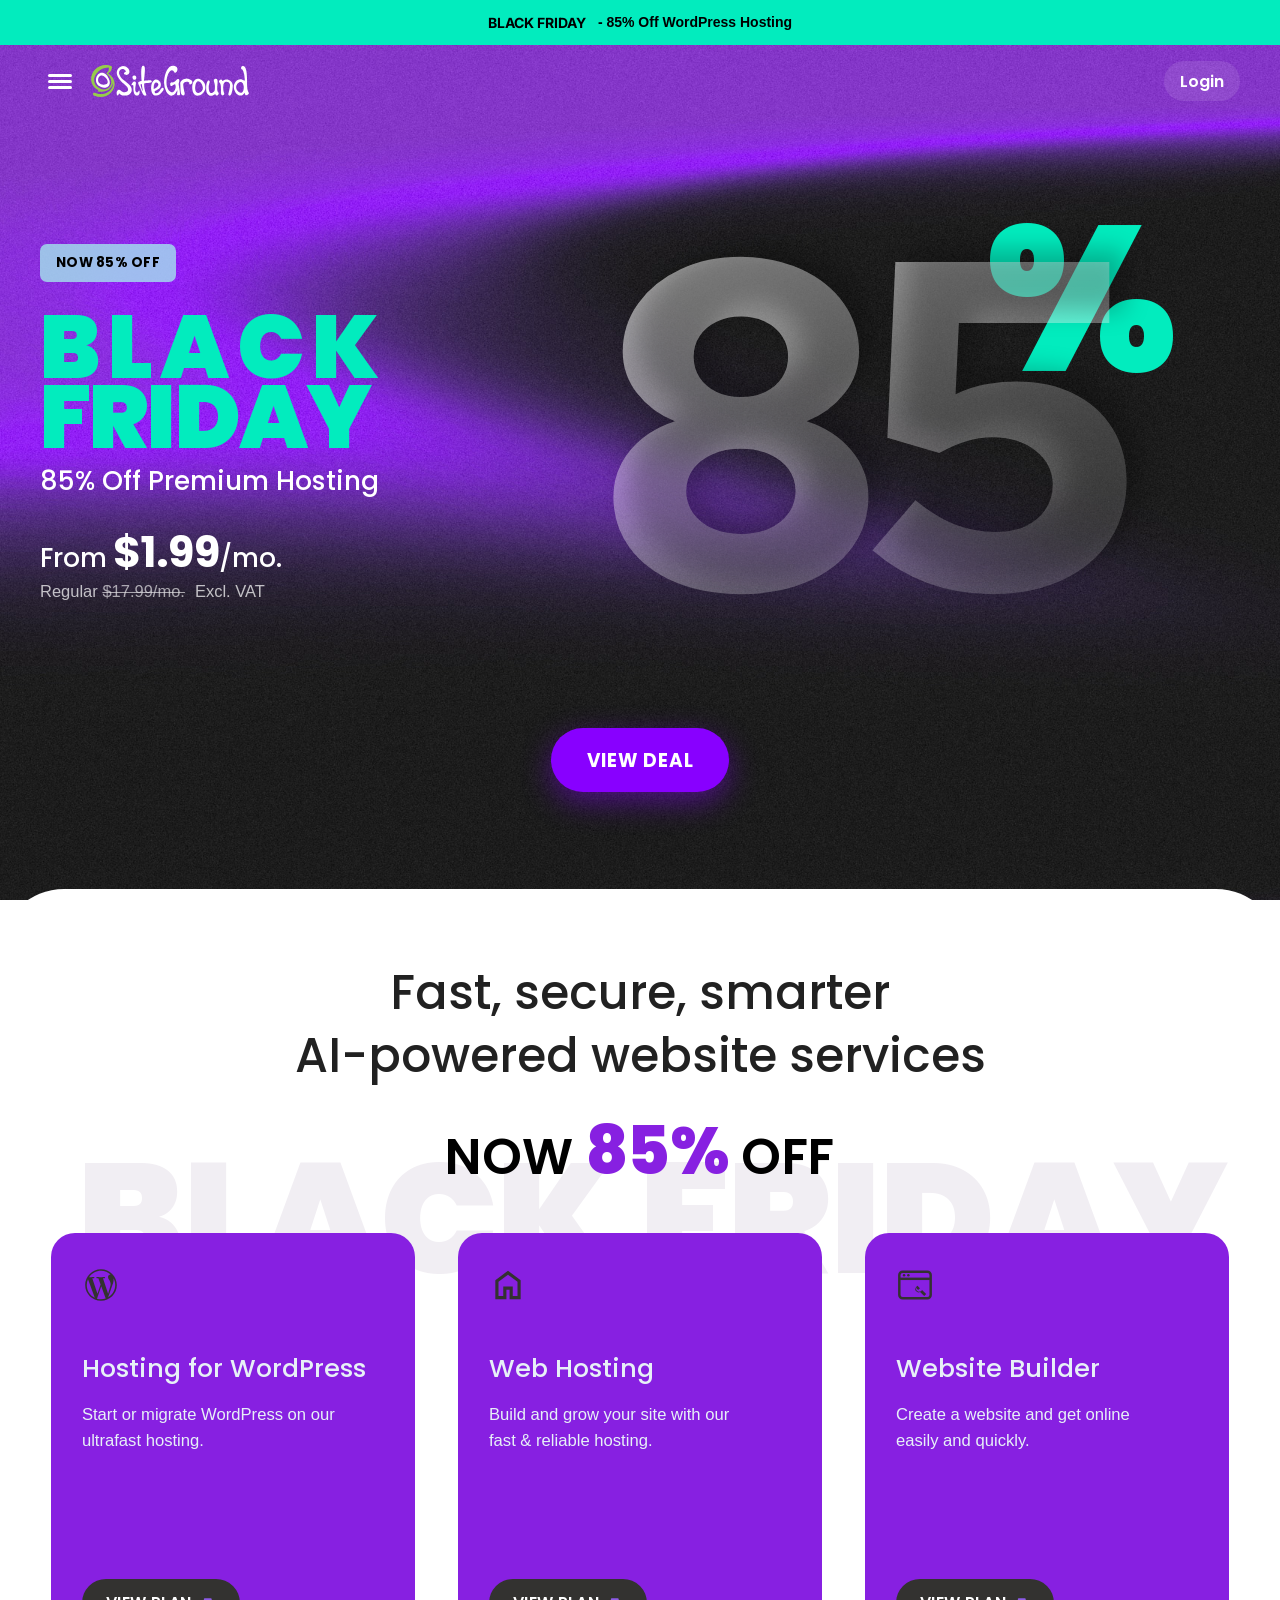
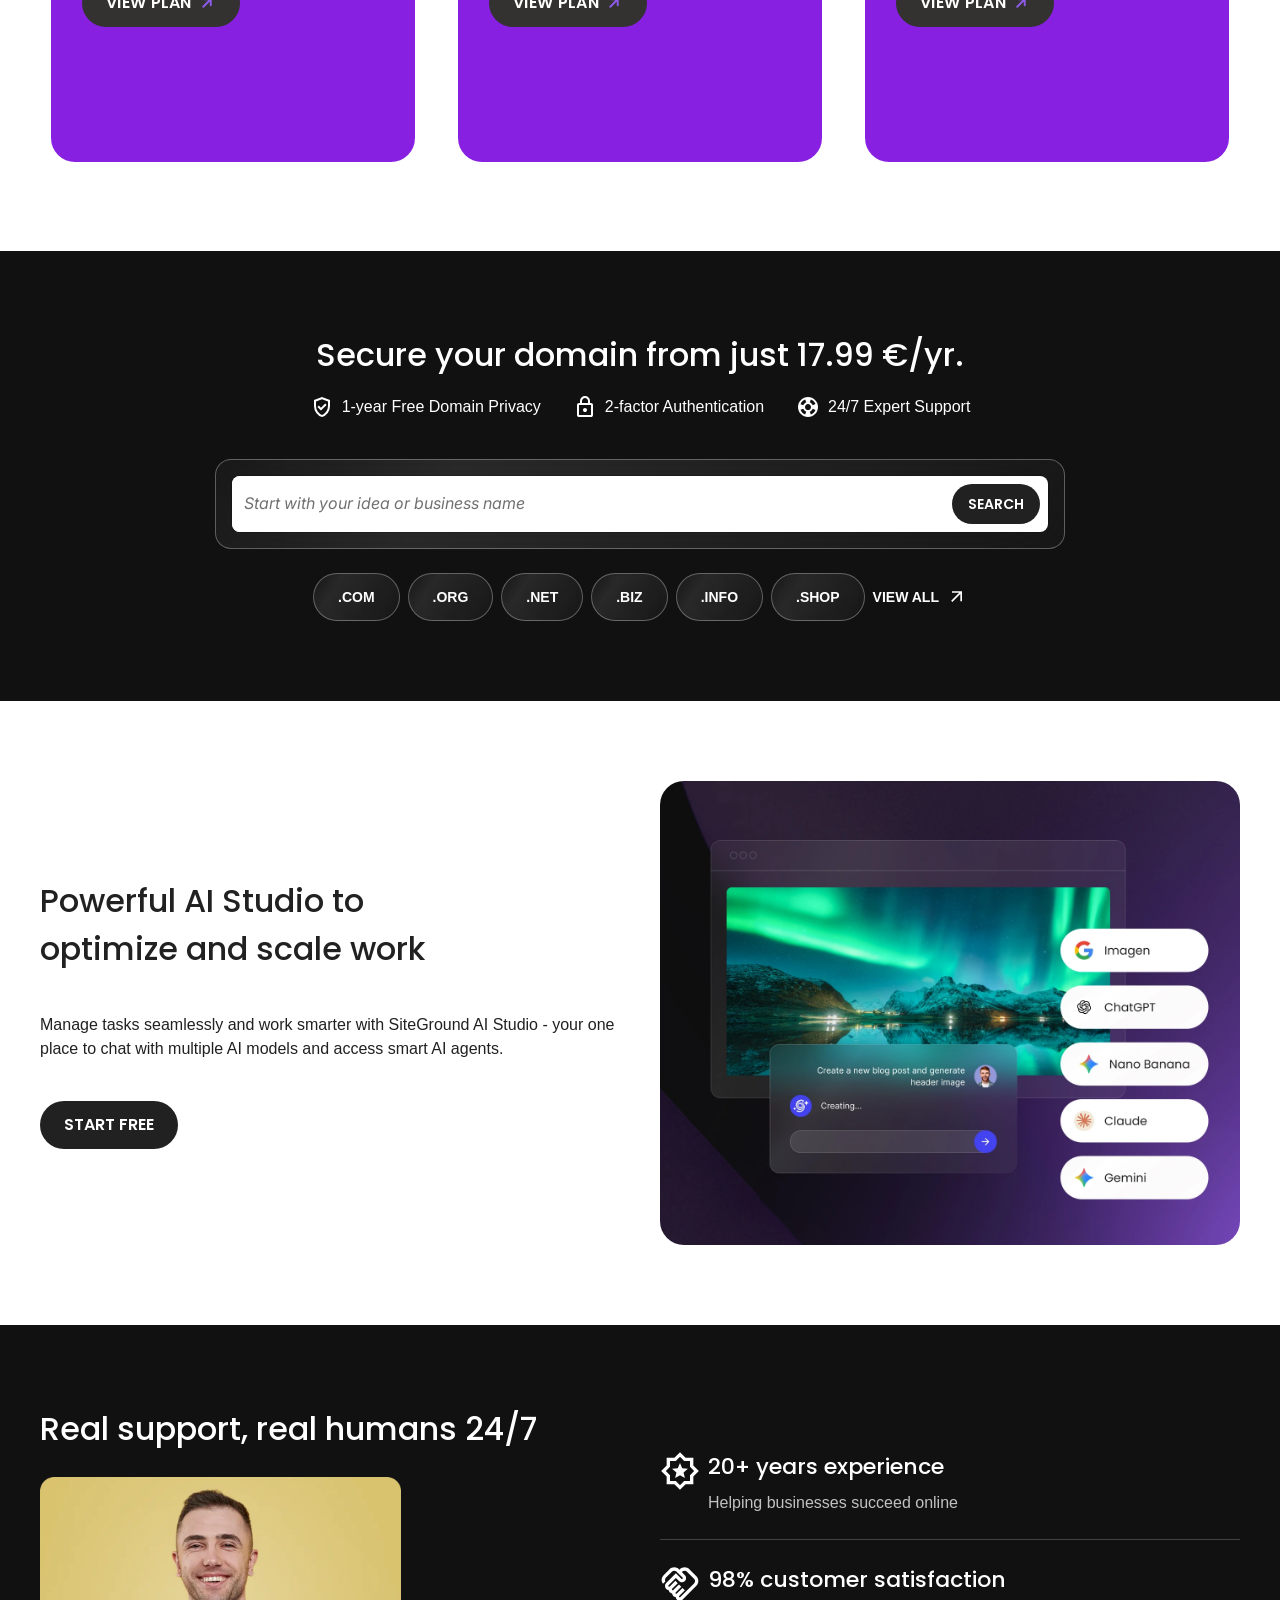
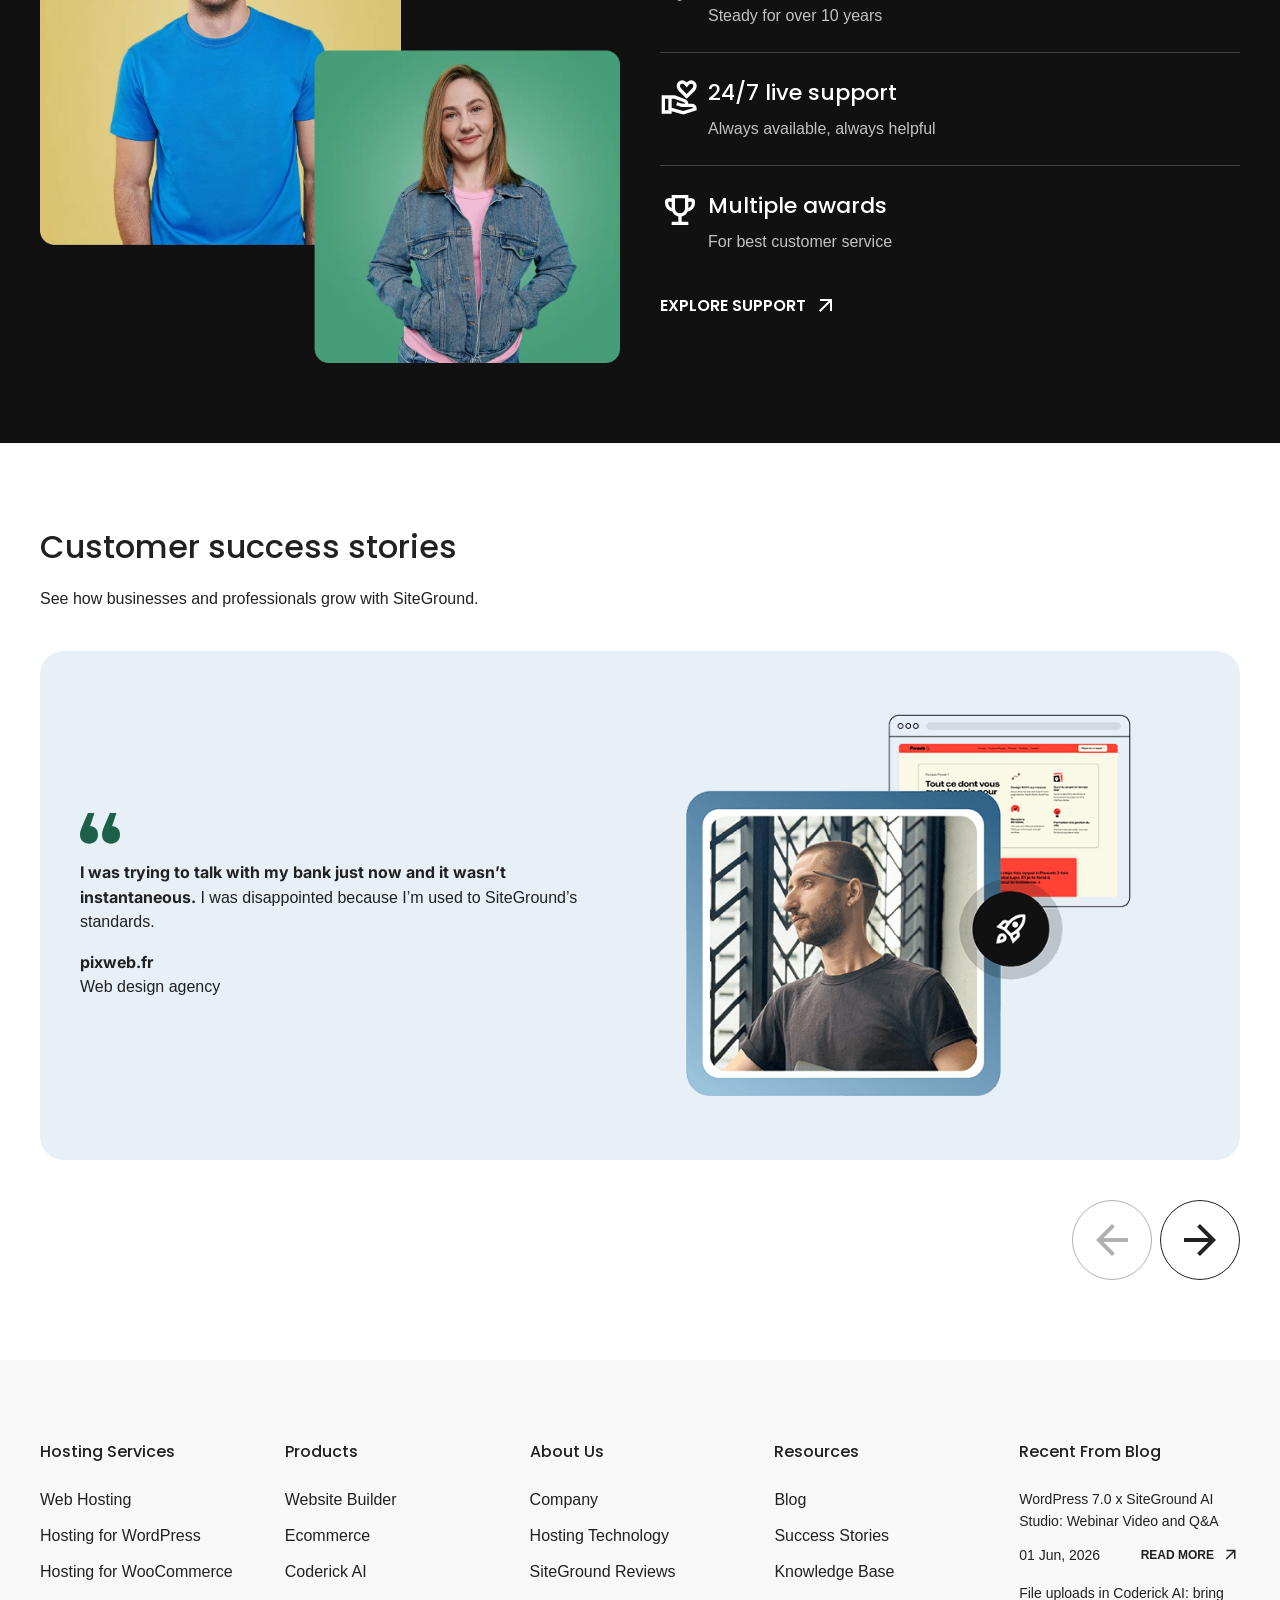
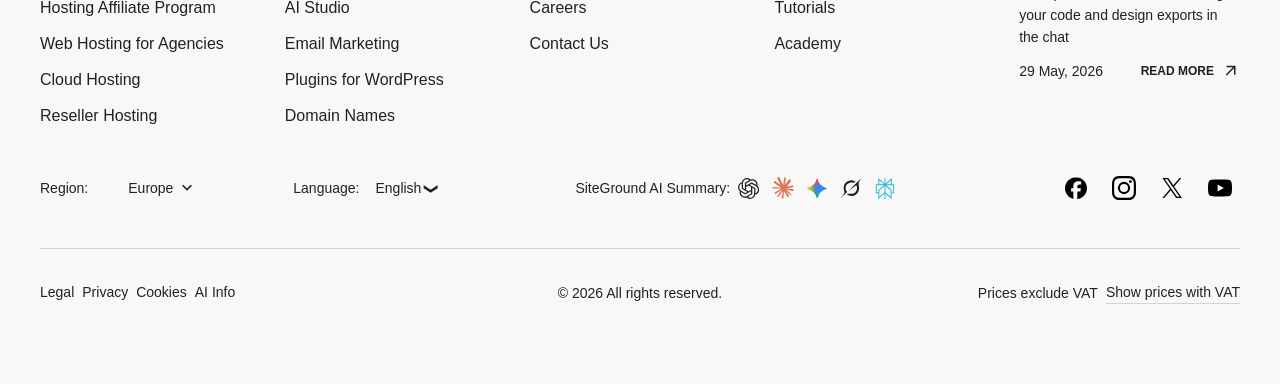
==== index.html @ 0b2b07bc "Add static prototype: SiteGround home + WordPress landing pages Clean GitHub Pages build of two resp" ====
<!DOCTYPE html>
<!-- saved from url=(0026)https://eu.siteground.com/ -->
<html lang="en"><head><meta http-equiv="Content-Type" content="text/html; charset=UTF-8">
    
            <meta name="viewport" content="width=device-width, maximum-scale=5">
    
        <link rel="stylesheet" type="text/css" href="assets/a2539b7-2441a45.css">
    
	            <title>Web Hosting Perfected - SiteGround</title>
        <script>
window.uetq = window.uetq || [];
window.uetq.push('consent', 'default',
    { 'ad_storage': 'denied' }
);
</script>        

<!-- Google Consent Mode script -->
<script type="application/javascript">
    // Define dataLayer and the gtag function.
    window.dataLayer = window.dataLayer || [];
    function gtag(){dataLayer.push(arguments);}

    // Default ad_storage to 'denied'.
    gtag('consent', 'default', {
        'analytics_storage': 'denied',
        'ad_user_data': 'denied',
        'ad_personalization': 'denied',
        'ad_storage': 'denied',
        'functionality_storage': 'denied',
        'personalization_storage': 'denied',
        'security_storage': 'granted',
        'wait_for_update': 500,
    });
</script>
<!-- End Google Consent Mode script -->
<!-- Google Tag Manager -->
<script type="text/plain" data-cookieconsent="preferences">(function(w,d,s,l,i){w[l]=w[l]||[];w[l].push({'gtm.start':
new Date().getTime(),event:'gtm.js'});var f=d.getElementsByTagName(s)[0],
j=d.createElement(s),dl=l!='dataLayer'?'&l='+l:'';j.async=true;j.src=
'https://analytics.siteground.com/gtm.js?id='+i+dl;f.parentNode.insertBefore(j,f);
})(window,document,'script','dataLayer','GTM-NV7S9DK');</script>
<!-- End Google Tag Manager -->        <meta name="twitter:card" content="summary_large_image">
                        
    <meta name="twitter:site" content="@SiteGround">

            <meta property="og:title" content="Web Hosting Perfected - SiteGround">
    
            <meta name="description" property="og:description" content="Web hosting services helping 3,000,000+ domains thrive online with ultrafast speed, unmatched security, and 24/7 fast and expert support! Get started now!">
    
            <meta name="twitter:title" content="Web Hosting Perfected - SiteGround">
    
            <meta name="twitter:description" content="Web hosting services helping 3,000,000+ domains thrive online with ultrafast speed, unmatched security, and 24/7 fast and expert support! Get started now!">
    
                                    <link rel="canonical" href="https://eu.siteground.com/">
            <meta property="og:url" content="https://eu.siteground.com">
        
            
    
            <meta property="og:site_name" content="SiteGround">
    
            
    
    <meta name="author" content="SiteGround Web Hosting">
    <meta name="copyright" content="Copyright by SiteGround Web Hosting. All Rights Reserved.">
    <meta name="theme-color" content="#f3efe7">
    <meta name="theme-color" media="(prefers-color-scheme: light)" content="white">
    <meta name="theme-color" media="(prefers-color-scheme: dark)" content="black">

            <meta property="og:image" content="https://eu.siteground.com/img/other/Meta_Image_1200x630_.jpg">
                    <meta name="twitter:image" content="https://eu.siteground.com/img/other/Meta_Image_800x418_.jpg">
                
	<meta property="og:locale" content="en_US">    
	<link rel="alternate" hreflang="x-default" href="https://www.siteground.com/">
	<link rel="alternate" hreflang="en" href="https://world.siteground.com/">
	<link rel="alternate" hreflang="es-es" href="https://www.siteground.es/">
	<link rel="alternate" hreflang="en-gb" href="https://www.siteground.co.uk/">
	<link rel="alternate" hreflang="it-it" href="https://it.siteground.com/">
	<link rel="alternate" hreflang="es" href="https://es.siteground.com/">
	<link rel="alternate" hreflang="de-de" href="https://de.siteground.com/">
	<link rel="alternate" hreflang="de-at" href="https://de.siteground.com/">
	<link rel="alternate" hreflang="es-us" href="https://www.siteground.com/es">
	<link rel="alternate" hreflang="en-au" href="https://au.siteground.com/">
	<link rel="alternate" hreflang="en-us" href="https://www.siteground.com/">
	<link rel="alternate" hreflang="en-bg" href="https://eu.siteground.com/">
	<link rel="alternate" hreflang="en-be" href="https://eu.siteground.com/">
	<link rel="alternate" hreflang="en-hr" href="https://eu.siteground.com/">
	<link rel="alternate" hreflang="en-cy" href="https://eu.siteground.com/">
	<link rel="alternate" hreflang="en-cz" href="https://eu.siteground.com/">
	<link rel="alternate" hreflang="en-dk" href="https://eu.siteground.com/">
	<link rel="alternate" hreflang="en-ee" href="https://eu.siteground.com/">
	<link rel="alternate" hreflang="en-fi" href="https://eu.siteground.com/">
	<link rel="alternate" hreflang="en-gr" href="https://eu.siteground.com/">
	<link rel="alternate" hreflang="en-hu" href="https://eu.siteground.com/">
	<link rel="alternate" hreflang="en-ie" href="https://eu.siteground.com/">
	<link rel="alternate" hreflang="en-lv" href="https://eu.siteground.com/">
	<link rel="alternate" hreflang="en-lt" href="https://eu.siteground.com/">
	<link rel="alternate" hreflang="en-lu" href="https://eu.siteground.com/">
	<link rel="alternate" hreflang="en-mt" href="https://eu.siteground.com/">
	<link rel="alternate" hreflang="en-nl" href="https://eu.siteground.com/">
	<link rel="alternate" hreflang="en-pl" href="https://eu.siteground.com/">
	<link rel="alternate" hreflang="en-pt" href="https://eu.siteground.com/">
	<link rel="alternate" hreflang="en-ro" href="https://eu.siteground.com/">
	<link rel="alternate" hreflang="en-sk" href="https://eu.siteground.com/">
	<link rel="alternate" hreflang="en-sl" href="https://eu.siteground.com/">
	<link rel="alternate" hreflang="en-se" href="https://eu.siteground.com/">
	<link rel="alternate" hreflang="en-rs" href="https://eu.siteground.com/">
	<link rel="alternate" hreflang="en-ba" href="https://eu.siteground.com/">
	<link rel="alternate" hreflang="en-mk" href="https://eu.siteground.com/">
	<link rel="alternate" hreflang="en-me" href="https://eu.siteground.com/">
	<link rel="alternate" hreflang="en-ua" href="https://eu.siteground.com/">
	<link rel="alternate" hreflang="en-md" href="https://eu.siteground.com/">
	<link rel="alternate" hreflang="en-ch" href="https://eu.siteground.com/">
	<link rel="alternate" hreflang="en-no" href="https://eu.siteground.com/">
	<link rel="alternate" hreflang="en-li" href="https://eu.siteground.com/">
	<link rel="alternate" hreflang="en-ad" href="https://eu.siteground.com/">
	<link rel="alternate" hreflang="en-mc" href="https://eu.siteground.com/">
	<link rel="alternate" hreflang="en-al" href="https://eu.siteground.com/">
	<link rel="alternate" hreflang="en-ge" href="https://eu.siteground.com/">
	<link rel="alternate" hreflang="en-is" href="https://eu.siteground.com/">
	<link rel="alternate" hreflang="en-fo" href="https://eu.siteground.com/">
	<link rel="alternate" hreflang="en-ru" href="https://eu.siteground.com/">
	<link rel="alternate" hreflang="en-mf" href="https://eu.siteground.com/">
	<link rel="alternate" hreflang="en-gl" href="https://eu.siteground.com/">
	<link rel="alternate" hreflang="en-by" href="https://eu.siteground.com/">
	<link rel="alternate" hreflang="fr-fr" href="https://fr.siteground.com/">
	<link rel="alternate" hreflang="fr-ca" href="https://world.siteground.com/fr">        <link rel="alternate" type="text/markdown" href="https://eu.siteground.com/index.md">
    
	<meta property="fb:app_id" content="118458159537">

    <link rel="dns-prefetch" href="https://static-cdn.siteground.com/">

    <link href="https://eu.siteground.com/img/favicon.ico" rel="shortcut icon" type="image/x-icon">
    <link href="https://eu.siteground.com/img/apple-touch-icon.png" rel="apple-touch-icon">

    <script type="text/javascript">
    var selectedExtraLanguage = '';
    var ajaxBaseUrl = '';
    var blogBaseUrl = 'https://www.siteground.com/blog';
    if (selectedExtraLanguage !== "") {
        ajaxBaseUrl = "/" + selectedExtraLanguage;
    }

    function openBlogUrl(url, isNewTab) {
        var newUrl = ajaxBaseUrl + url;
        if (url.indexOf('/blog') === 0) {
            newUrl = blogBaseUrl + url.substring('/blog'.length);
        }
        if (isNewTab) {
            window.open(newUrl, '_blank');
            return;
        }

        window.location = newUrl;
    }
</script>
    <script type="text/javascript">
        var clientidvar = false;
        const locale_id = 2;
        var chatpromo = 'Banned countries (EUR)';
        const varnished = 1;
        const local_phone = '44.20.71839093';
        const cur_code = 'EUR';
        const chatUrl = 'https://siteground.chat-assistance.com';
        const disablePromoManager = false;
        const serviceCompanyId = 3;
        const appEnv = 'production';

        const settings = {
            language: 'en_EU',
            chatLanguage: 'en',
            currencyCode: 'EUR',
            locale: null,
            scoCountryCode: 'ES',
        };
    </script>

        
 	<style type="text/css" id="CookieConsentStateDisplayStyles">.cookieconsent-optin-preferences,.cookieconsent-optin-statistics,.cookieconsent-optin-marketing,.cookieconsent-optin{display:none;}.cookieconsent-optout-preferences,.cookieconsent-optout-statistics,.cookieconsent-optout-marketing,.cookieconsent-optout{display:block;display:initial;}</style>
<!-- ===== Black Friday Hero: fonts + scoped styles ===== -->
<link rel="preconnect" href="https://fonts.googleapis.com">
<link rel="preconnect" href="https://fonts.gstatic.com" crossorigin>
<link href="https://fonts.googleapis.com/css2?family=Inter:wght@400;500;600;700&family=Poppins:wght@500;600;700;800;900&family=Red+Hat+Text:wght@700&display=swap" rel="stylesheet">
<style id="bf-hero-styles">
section.bf-hero{
    /* palette — exact Figma tokens */
    --bf-mint:#02ECBE;
    --bf-badge:rgba(166,255,237,0.7);
    --bf-purple:#8800FF;

    position:sticky; top:0;
    min-height:100vh; height:auto;
    display:flex; align-items:center;
    overflow:hidden;
    background:#000 url("assets/Background_Index.jpg") center center / cover no-repeat;
}
section.bf-hero .fit-wide{ width:100%; }

.bf-hero__inner{
    position:relative;
    display:grid;
    grid-template-columns:minmax(0,0.72fr) minmax(0,1.28fr);
    align-items:center;
    column-gap:clamp(1rem,2vw,3rem);
    row-gap:clamp(2.4rem,4vw,4rem);
}

/* ---------- Left: copy ---------- */
.bf-hero__copy{
    display:flex; flex-direction:column; align-items:flex-start;
    gap:clamp(1.6rem,2.4vw,3rem);
    max-width:50rem; z-index:2;
}
.bf-hero__badge{
    display:inline-flex; align-items:center;
    padding:.9rem 1.6rem; border-radius:.7rem;
    background:var(--bf-badge);
    -webkit-backdrop-filter:blur(15px); backdrop-filter:blur(15px);
    color:#000;
    font-family:Poppins,Arial,sans-serif; font-weight:700;
    font-size:clamp(1.15rem,1.05vw,1.4rem); letter-spacing:.02em; text-transform:uppercase;
}
/* head holds BLACK FRIDAY + subtitle grouped tightly together (small gap) */
.bf-hero__head{ display:flex; flex-direction:column; align-items:stretch; gap:clamp(.5rem,.8vw,.9rem); }
.bf-hero__title{
    margin:0; font-family:Poppins,Arial,sans-serif; font-weight:900;
    text-transform:uppercase; color:var(--bf-mint);
    font-size:clamp(3.8rem,7vw,9rem); line-height:.78; letter-spacing:-.02em;
    display:flex; flex-direction:column;
}
/* both words fill the SAME width: FRIDAY sets it, BLACK is justified edge-to-edge to match */
.bf-hero__title-row{ display:block; white-space:nowrap; }
.bf-hero__title-row--spread{ display:flex; justify-content:space-between; letter-spacing:0; }
/* subtitle: white, natural word spacing, sits just under FRIDAY at ~its width */
section.bf-hero .bf-hero__subtitle{
    margin:0; font-family:Poppins,Arial,sans-serif; font-weight:500;
    color:#fff; font-size:clamp(1.2rem,2.05vw,2.7rem); letter-spacing:0;
}
.bf-hero__pricing{ display:flex; flex-direction:column; gap:.4rem; }
.bf-hero__price{
    margin:0; display:flex; align-items:baseline; gap:0;
    color:#fff; font-family:Poppins,Arial,sans-serif;
}
.bf-hero__price-from{ font-size:clamp(1.7rem,2.3vw,2.6rem); font-weight:500; }
.bf-hero__price-amount{ margin-left:.6rem; font-size:clamp(2.6rem,3.7vw,4.3rem); font-weight:700; line-height:1; letter-spacing:-.02em; }
.bf-hero__price-period{ font-size:clamp(1.7rem,2.3vw,2.6rem); font-weight:500; }
.bf-hero__regular{
    margin:0; color:rgba(255,255,255,.72);
    font-family:Inter,Arial,sans-serif; font-size:clamp(1.25rem,1.5vw,1.65rem);
}
.bf-hero__regular s{ text-decoration-thickness:.08em; opacity:.85; }
.bf-hero__excl{ margin-left:1rem; }

/* ---------- Right: glass 85% (Figma: Red Hat Text, translucent) ---------- */
.bf-hero__visual{
    position:relative; display:flex; align-items:center; justify-content:center;
    min-width:0;
}
.bf-hero__glasswrap{ position:relative; display:inline-block; line-height:0; }
/* "85" = mirror / frosted glass: translucent gradient fill clipped to the
   Red Hat Text glyphs, so it reflects light AND lets what's behind show through */
.bf-hero__glass{
    display:block; position:relative; z-index:2;
    font-family:'Red Hat Text',Arial,sans-serif; font-weight:700;
    font-size:clamp(16rem,36.5vw,50rem); line-height:.8; letter-spacing:-.03em;
    /* denser frost toward the top-right (under the %) so the % barely shows
       through there; more see-through at the lower-left so the purple still
       glows through the 8 */
    background:linear-gradient(157deg,
        rgba(255,255,255,0.66) 0%,
        rgba(255,255,255,0.42) 38%,
        rgba(255,255,255,0.27) 68%,
        rgba(255,255,255,0.14) 100%);
    -webkit-background-clip:text; background-clip:text;
    -webkit-text-fill-color:transparent; color:transparent;
    text-shadow:1.5rem -1.2rem 2.4rem rgba(0,0,0,0.25);
}
/* "%" sits BEHIND the translucent 85 — smaller, sitting to the RIGHT of the 5,
   only its left edge clips the glass (where it reads dimmed/frosted) */
.bf-hero__pct{
    position:absolute; z-index:1; top:-10%; right:-9%;
    font-family:Poppins,Arial,sans-serif; font-weight:900; line-height:1;
    font-size:clamp(7rem,16vw,22rem); letter-spacing:-.01em;
    color:var(--bf-mint);
}

/* ---------- CTA ---------- */
.bf-hero__cta{
    grid-column:1 / -1; justify-self:center;
    display:inline-flex; align-items:center; justify-content:center;
    margin-top:clamp(1rem,2vw,2.4rem);
    padding:clamp(1.3rem,1.6vw,1.85rem) clamp(2.6rem,3.1vw,3.6rem);
    border-radius:50vh;
    background:var(--bf-purple); color:#fff; text-decoration:none;
    font-family:Poppins,Arial,sans-serif; font-weight:700;
    font-size:clamp(1.4rem,1.45vw,1.9rem); letter-spacing:.04em; text-transform:uppercase;
    box-shadow:0 1rem 3rem rgba(136,0,255,.45);
    transition:transform .2s ease, box-shadow .2s ease;
}
.bf-hero__cta:hover{
    transform:translateY(-.2rem);
    box-shadow:0 1.4rem 3.6rem rgba(136,0,255,.6);
}

/* ---------- Responsive ---------- */
@media (max-width:880px){
    .bf-hero__inner{ grid-template-columns:1fr; justify-items:center; }
    .bf-hero__copy{ align-items:center; text-align:center; max-width:60rem; order:1; }
    .bf-hero__price{ justify-content:center; }
    .bf-hero__regular{ text-align:center; }
    .bf-hero__visual{ order:2; }
    .bf-hero__glass{ font-size:clamp(11rem,42vw,28rem); }
    .bf-hero__pct{ font-size:clamp(6rem,22vw,15rem); }
    .bf-hero__cta{ order:3; }
}
@media (max-width:480px){
    .bf-hero__title{ font-size:clamp(3.4rem,12vw,5.6rem); }
    section.bf-hero .bf-hero__subtitle{ font-size:clamp(1rem,3.5vw,1.8rem); }
    .bf-hero__glass{ font-size:50vw; }
    .bf-hero__pct{ font-size:26vw; }
}

/* ===== "View Deal" CTA clickability — decorative 85% glass must not steal clicks ===== */
.bf-hero__visual{ pointer-events:none; }
.bf-hero__cta{ position:relative; z-index:3; }

/* ===== Promo lenta banner — EXACT design (CSS Region file + PNG):
   45px tall, #02ECBE, black Inter ~20.5px, "BLACK FRIDAY" bold ===== */
.promobars.bg--color-green-promo{ background-color:#02ECBE; }
.promobars .promobars__link{ min-height:45px; padding-top:.4rem; padding-bottom:.4rem; }
.promobars .promobars__link__text{
    font-family:Inter,Arial,sans-serif; font-weight:600; color:#000; letter-spacing:0;
    font-size:clamp(1.4rem,1.07vw,2.1rem); line-height:1.25;   /* Figma 20.5px @1920 (1rem=10px) */
}
.promobars .promobars__link__text strong{ font-weight:700; color:#000; }
</style>
<!-- ===== Website Services (section 2) — new BF design, scoped to #website-services ===== -->
<style id="ws-section-styles">
#website-services, #website-services *{ box-sizing:border-box; }
#website-services{
    --purple:#8720E1; --dark:#333230; --heading:#212121; --card-text:#E7F0F7; --arrow:#8C5BE6; --accent:#8720E1;
    background:#fff; border-radius:6.4rem 6.4rem 0 0; overflow:hidden; position:relative;
    padding:clamp(5rem,5.6vw,7.6rem) clamp(2rem,4vw,6rem) clamp(6rem,7vw,10rem);
}
#website-services .ws__inner{ max-width:160rem; margin:0 auto; position:relative; }

/* heading + promo */
#website-services .ws__head{ text-align:center; position:relative; z-index:2; }
#website-services .ws__heading{
    margin:0 auto; max-width:74rem;
    font-family:Poppins,Arial,sans-serif; font-weight:500;
    font-size:clamp(2.8rem,3.7vw,4.8rem); line-height:1.33; color:var(--heading);
}
#website-services .ws__promo{
    margin:clamp(2rem,2.6vw,3.2rem) 0 0;
    font-family:Poppins,Arial,sans-serif; font-weight:600;
    font-size:clamp(3rem,3.9vw,5.2rem); line-height:1;
    letter-spacing:.01em; text-transform:uppercase; color:#000;
    display:flex; align-items:baseline; justify-content:center; gap:.25em;
}
#website-services .ws__promo b{ color:var(--accent); font-weight:800; font-size:1.32em; letter-spacing:-.01em; }

/* stage: watermark behind, cards in front */
#website-services .ws__stage{ position:relative; margin-top:clamp(2rem,3.75vw,6.5rem); }
#website-services .ws__watermark{
    position:absolute; left:50%; top:0;
    transform:translate(calc(-50% + 1.2rem),-59%);
    font-family:Poppins,Arial,sans-serif; font-weight:900;
    font-size:clamp(6rem,12.2vw,23.5rem); line-height:1; letter-spacing:-.01em;
    white-space:nowrap; color:rgba(53,14,87,.07);
    z-index:0; pointer-events:none; user-select:none;
}

/* cards */
#website-services .ws__cards{
    position:relative; z-index:1;
    display:grid; grid-template-columns:repeat(3,minmax(0,1fr));
    gap:clamp(2rem,3.4vw,5.4rem); max-width:156rem; margin:0 auto;
}
#website-services .ws__card{
    background:var(--purple); border-radius:2.4rem;
    padding:clamp(3rem,2.6vw,4.3rem) clamp(2.8rem,2.4vw,4rem) clamp(7rem,11vw,13.5rem);
    min-height:clamp(40rem,42vw,52.9rem);
    display:flex; flex-direction:column; color:var(--card-text);
}
#website-services .ws__card-icon{ display:inline-flex; color:var(--dark); margin-bottom:clamp(3.2rem,3.5vw,5rem); }
#website-services .ws__card-icon svg{ width:3.8rem; height:3.8rem; display:block; }
#website-services .ws__card-title{
    margin:0; font-family:Poppins,Arial,sans-serif; font-weight:500;
    font-size:clamp(2.4rem,2vw,3.2rem); line-height:1.5; color:var(--card-text);
}
#website-services .ws__card-desc{
    margin:clamp(1.2rem,1.2vw,1.6rem) 0 0; max-width:26rem;
    font-family:Inter,Arial,sans-serif; font-weight:400;
    font-size:clamp(1.5rem,1.3vw,1.8rem); line-height:1.56; color:var(--card-text);
}
#website-services .ws__card-btn{
    margin-top:auto; align-self:flex-start;
    display:inline-flex; align-items:center; gap:.6rem;
    height:4.8rem; padding:0 2.4rem; background:var(--dark); border-radius:600px;
    text-decoration:none; transition:transform .2s ease, filter .2s ease;
}
#website-services .ws__card-btn span{
    font-family:Poppins,Arial,sans-serif; font-weight:600;
    font-size:1.6rem; line-height:1; letter-spacing:.02em; text-transform:uppercase; color:#fff;
}
#website-services .ws__card-btn svg{ width:1.8rem; height:1.8rem; color:var(--arrow); }
#website-services .ws__card-btn:hover{ transform:translateY(-.2rem); filter:brightness(1.12); }

/* responsive */
@media (max-width:980px){
    #website-services .ws__cards{ gap:2.4rem; }
}
@media (max-width:860px){
    #website-services .ws__cards{ grid-template-columns:minmax(0,44rem); justify-content:center; }
    #website-services .ws__card{ min-height:auto; padding-bottom:clamp(3.6rem,8vw,5rem); }
}
@media (max-width:480px){
    #website-services{ border-radius:3.6rem 3.6rem 0 0; }
    #website-services .ws__promo{ flex-wrap:wrap; }
}
</style></head>
<body>
	<div class="layout--grid layout--index">
		<!-- Google Tag Manager (noscript) -->
<noscript><iframe data-cookieconsent="preferences" data-cookieblock-src="https://analytics.siteground.com/ns.html?id=GTM-NV7S9DK" height="0" width="0" style="display:none;visibility:hidden"></iframe></noscript>
<!-- End Google Tag Manager (noscript) -->


		<!-- Promo Lenta Banner -->
    <section class="promobars bg--color-green-promo" role="region" aria-label="Promo lenta banner region">
        <a class="promobars__link flex flex--justify-center flex--align-center flex--gap-2xs text--color-pri-darkest" href="wordpress/">
            <p class="promobars__link__text text--color-pri-darkest promobars__link__text--center">
                <strong>BLACK FRIDAY</strong> - 85% Off WordPress Hosting
            </p>
        </a>
    </section>

<script type="text/javascript">
if (document.querySelectorAll('.counter')[0]) {
    const promoTimerEndTimeStamp = 1764392400000;
    const promoTimerStyle = 1;
    updateCountdown(document.querySelectorAll('.counter')[0], promoTimerEndTimeStamp, promoTimerStyle);
    if (typeof initCounter == 'function') {
        initCounter(promoTimerEndTimeStamp, promoTimerStyle);
    }
}
</script>
<!-- End of Promo Lenta Banner -->
		<header id="header" class="header header--bg-inherit header--dark" aria-label="Header section">

    <div class="fit-wide">
		<div class="header-content">
			<input id="trigger" class="header__burger" type="checkbox" aria-label="Mobile nav button" tabindex="-1">
			<label for="trigger" class="header__mobile-nav-btn" title="Mobile nav button" tabindex="0">
				<em class="text--hidden">Mobile nav button</em>
				<span></span>
				<span></span>
				<span></span>
			</label>

			<div class="header-logo">
				<a id="logo" href="#hero" title="SiteGround">
					<span class="header__logo-size sg-icon" data-icon="/logos/sg_black"><svg data-name="Layer 1" xmlns="http://www.w3.org/2000/svg" viewBox="0 0 286.196 58.061"><title>SiteGround</title><path d="M91.1,38.856C86.762,31.638,77.04,35.768,79.118,44.1c2.787,11.179,16.4,13.857,21.416,23.824,2.754,5.473,1.029,10.945-3.186,13.347-4.323,2.463-11.629,3.438-16.117.146-2.25-1.65-2.063-2.895-3.25.209-.382,1-1.017,2.1-2.254,1.044-1.948-1.655-1.908-6.907,1.374-9.142,2.092-1.116,3.511-.527,5.448,1.389,4.7,3.863,10.684,2.715,12.233-.483,1-2.057-.008-5.274-2.006-7.519-2.891-3.248-7.448-6.047-11.2-10.429-4.948-5.779-8.721-12.247-6.254-18.619,2.146-5.545,8.312-10.651,15.59-6.968,4.3,2.176,8.5,7.146,6.091,12.078-1.659,3.4-6.794,4.494-9.167.974-1.431-2.123,4.468-3.132,3.267-5.095Z" transform="translate(-28.139 -27.968)" fill="#333230" fill-rule="evenodd"></path><path d="M110.1,50.494c.2,6.15-6.787,5.673-6.975-.23a3.082,3.082,0,0,1,3.511-3.293,4.1,4.1,0,0,1,2.223,1.038,3.454,3.454,0,0,1,1.241,2.485Z" transform="translate(-28.139 -27.968)" fill="#333230" fill-rule="evenodd"></path><path d="M103.66,64.227c-.1.062-.2.121-.3.175-2.966,1.655-2.073-1.724-.476-3.714,1.611-2.009,2.964-2.757,4.216-2.583a2.4,2.4,0,0,1,2.172,1.779c.807,3.9-3.585,14.836,1.06,17.719a2,2,0,0,0,2.676-.437c.873-1.016.992-2.678,2.084-3.009.491-.148.9.061,1.078,1.365.325,3.924-1.425,9.535-6.772,7.612-4.759-2.165-4.552-11.262-4.534-16.251,0-.339-.126-3.323-1.208-2.656Z" transform="translate(-28.139 -27.968)" fill="#333230" fill-rule="evenodd"></path><path d="M138.106,57.471a2.308,2.308,0,0,0-2.268-1.647c-2.622.207-3.133.1-5.585.25s-4.549.251-6.295.315q.512-4.5,1.025-9,1.422-13.08.127-16.1Q124.132,29,121.977,29.5c-2.237.414-2.769,4.274-3.015,11.53a156.661,156.661,0,0,0,.785,16.128c-.535.131-2.165.6-3.237.922a12.8,12.8,0,0,0-2.561,1.007,1.138,1.138,0,0,0-.547,1.141,5.284,5.284,0,0,0,.492,2.015q1.294,3.024,4.01,9.187t3.657,8.371q1.644,3.838,4.263,3.742,2.109-.078,2.517-.59t-.429-2.474A43.241,43.241,0,0,1,124.82,69.8a71.063,71.063,0,0,1-.448-8.385c5.467-1.257,9.218-.921,12.359-1.755l.163-.058c1.212-.762.542-.368.962-.825A1.019,1.019,0,0,0,138.106,57.471ZM121.62,74.506l-.158.2-.251.011s-.116-.229-.445-.909-1.553-5.051-1.62-5.126-1.148-4.115-1.273-4.54a1.261,1.261,0,0,1-.036-.707,1.732,1.732,0,0,1,.414-.571,5.8,5.8,0,0,1,1.339-.578l.211-.011.185.345.127.861.317,2.147L121.4,71.8l.327,2.345Z" transform="translate(-28.139 -27.968)" fill="#333230"></path><path d="M157.21,76.625c-3.386,4.232-8.157,8.077-13.545,6.556-3.067-1.091-5.059-4.1-6.052-7.772a23.972,23.972,0,0,1-.206-11.012c1.217-5.574,4.585-10.155,8.521-10.2,7.4.739,11.178,8.919,7.408,14.689-2.1,3.21-6.45,4.845-8.56,5.856-.8.383-1.43.56-1.322,2.121.254,3.747,6.6,3.687,10.594-4.573.368-.76,2.865-4.039,4.493-3.055,3.413,2.064-.913,6.871-1.331,7.392Zm-15.52-5.144c4.443-1.421,8.082-5.264,8.414-7.366.626-3.972-5.455-7.385-7.7-.873-.572,1.66-.728,5.324-.713,8.239Z" transform="translate(-28.139 -27.968)" fill="#333230" fill-rule="evenodd"></path><path d="M187.032,62.019c-.324,3.338,4.724,20.6,1.093,20.9-2.14.175-3.455.4-4.017-.753-.533-1.1,1.572-9.982-.156-7.287-.4.618-.321.668-.959,1.813-5.95,10.64-14.019,7.811-18.711-.843a35.669,35.669,0,0,1-3.614-20.221c1.281-12.345,6.579-28.529,19.038-25.871,9.789,2.089,3.048,15.176-.373,11.831C171.247,23.872,155.122,66.66,172.963,77c5.153,2.986,9.557-6.747,8.5-11.031-.74-3.009-.914-3.114-2.41-2.665-1.162.35-5.147,3.765-6.26,2.733-1.394-1.293-2.147-6.38.647-6.528,3.232-.168,5.064.881,8.883-3.732,3.47-4.193,6.3-2.941,5.7,1.6-.262,1.987-.846,3.12-.994,4.646Z" transform="translate(-28.139 -27.968)" fill="#333230" fill-rule="evenodd"></path><path d="M209.961,55.677a15.848,15.848,0,0,0-10.154-2.986c-5.432.563-10.455,4.217-9.939,9.926.22,2.437.466,12.842,1.394,17.119a3.967,3.967,0,0,0,2.6,3.215A3.071,3.071,0,0,0,197.6,81.4c.893-2.09-.092-4.028-.6-5.8a71.6,71.6,0,0,1-1.787-11.717c-.6-6.374,9.061-7.247,11.342-3.538-1.64,2.536.736,4.13,3.709,1.827,2.684-2.08,1.608-5.017-.3-6.492Z" transform="translate(-28.139 -27.968)" fill="#333230" fill-rule="evenodd"></path><path d="M223.158,83.511c13.371-2.255,18.513-23.046,1.929-30.139-17.253-5.589-18.143,33.538-1.929,30.139Zm-6.067-16.767c1.567-16.333,12.313-8.735,13.7,1.907,1.375,10.546-16,16.864-13.7-1.907Z" transform="translate(-28.139 -27.968)" fill="#333230" fill-rule="evenodd"></path><path d="M242.449,62.158c-2.065,4.639-1.252,23.247,8.343,14.431,2.092-1.923,2.358-8.1,1.575-13.384-.182-1.219-1.211-4.929-1.557-6.047-.439-1.425.746-3.416,2.549-4.024a3.1,3.1,0,0,1,3.713,1.818c1,2.383.342,6.289.234,7.888-.318,4.769-1.1,10.638.6,13.723.724,1.318,1.726,1.451,1.761,2.433.127,3.511-4.05,5.76-5.638,3.581-.424-.581-.073-1.541-.719-1.972-7.889,7.083-16.578,1.529-16.445-8.616.029-2.218-.28-5.837.523-8.976.625-2.443,1.022-4.77,2.3-6.092,1.672-1.208,2.535-.482,3.068-.084,1.172.88.293,3.654-.306,5.321Z" transform="translate(-28.139 -27.968)" fill="#333230" fill-rule="evenodd"></path><path d="M277.724,77.979c1.406-4.784,3.053-12.593,2-15.483-1.576-4.33-7.58-5.918-10.543-1.487-1.818,2.718-1.867,12.447.447,18.14.553,1.361-.474,3.259-2.228,3.838-6.6,2.185-1.471-16.109-5.324-21.954-.83-1.257-1.842-1.382-1.955-2.321-.407-3.35,3.591-5.5,5.351-3.417.469.556.193,1.47.871,1.883,7.322-6.759,18.219-1.679,18.889,8a41,41,0,0,1-2.576,14.79,10.327,10.327,0,0,1-1.76,3.008,2.251,2.251,0,0,1-3.059.078c-1.24-.839-.582-3.484-.115-5.076Z" transform="translate(-28.139 -27.968)" fill="#333230" fill-rule="evenodd"></path><path d="M306.808,56.687c.623-5.243-1.574-20.48-5.6-20.864-1.084-.1-1.34-2.746-.6-4.314s2.48-2.065,5.381-.867c4.646,1.92,5,19.376,5.094,24.635.089,5.054-.157,11.321.617,16.109a17.892,17.892,0,0,0,1.318,4.446c.846,1.918,1.69,3.247,1.145,4.333-1.18,2.35-4.778,3.27-6,2.11-.848-.807-1.223-2.264-1.438-3.974-6.941,11.049-17.957,2.356-19.514-8.27-1.5-10.252,7.834-22.152,19.6-13.344ZM295.962,77.041c8.711,6.311,11.461-10.042,7.12-16.1-5.323-7.426-18.8,6.99-7.12,16.1Z" transform="translate(-28.139 -27.968)" fill="#333230" fill-rule="evenodd"></path><path d="M41.355,73.31c-6.813-2.228-11.674-8.847-12.866-15.783C25.2,38.382,45.575,21.108,65.924,30.7c.241,4.3-1.756,10.419-7.236,12.258,27.2,17.172,3.945,52.349-24.56,40.782-5.2-2.652-2.424-7.5,3.136-4.692,6.209,2.141,14.277,2.141,19.361-.666A23,23,0,0,0,64.9,71.009a23.913,23.913,0,0,0,1.963-3.63c.431-1.015,1.82-5.2.742-5.657-.27-.113-.412.207-.486.507a17.755,17.755,0,0,1-3.9,7.356,19.676,19.676,0,0,1-8.4,5.749c-4.065,1.481-8.776,1.668-15.254.251.428-.463,1.286-1.751,1.784-2.275ZM60.133,32.42a13.311,13.311,0,0,1,.184,1.895,9.005,9.005,0,0,1-3.006,7.468c-.457.458-.977.934-1.555,1.428,7.682,4.776,11.694,15.221,7.235,22.521-6.018,9.836-17.944,7.6-24.458.865-6.821-7.05-5.917-16.172-1.018-22.933A28.414,28.414,0,0,1,60.133,32.42Z" transform="translate(-28.139 -27.968)" fill="#96cb4c" fill-rule="evenodd"></path><path d="M36.981,54.013c1.462-14.6,18.258-17.49,24.5,1.967,5.037,20-26.819,15.647-24.5-1.967Zm13.7,9.6c13.264.484,6.908-13.081-1.8-16.079-8.631-2.971-13.43,16.078,1.8,16.079Z" transform="translate(-28.139 -27.968)" fill="#333230" fill-rule="evenodd"></path></svg></span>
									</a>
			</div>

			<nav class="header__nav main" aria-label="Main navigation">

	<ul class="main-dropdown">
		<li class="first-list">
			<a class="flex flex--align-center" href="#" title="SiteGround">
				<span>Home</span>
			</a>
		</li>
		<li class="header__nav__tab">
			<input id="trigger-hosting" type="checkbox" aria-label="Web Hosting" tabindex="-1">
			<label for="trigger-hosting" class="flex flex--align-center" data-icon="icons/material/icon_keyboard_arrow_down" title="Web Hosting" tabindex="0">
				Web Hosting			<svg xmlns="http://www.w3.org/2000/svg" width="24" height="24" viewBox="0 -960 960 960"><path d="M480-344 240-584l56-56 184 184 184-184 56 56-240 240Z"></path></svg>
</label>

			<div class="header__nav__dropdown-wrap">
				<div class="header__nav__dropdown webhosting__dropdown grid grid--lg-3 grid--gap-l">
					<ul class="standard-dropdown grid flex--align-content-start">
						<li>
							<a class="flex" href="#" title="Web Hosting">
								<div class="flex flex--gap-s flex--align-center">
                                    <span aria-hidden="true" class="desktop-icon sg-icon sg-icon--size_40 sg-icon--color-pri-darkest" data-icon="icons/material/icon_dns"><svg xmlns="http://www.w3.org/2000/svg" width="24" height="24" viewBox="0 -960 960 960"><path d="M300-720q-25 0-42.5 17.5T240-660q0 25 17.5 42.5T300-600q25 0 42.5-17.5T360-660q0-25-17.5-42.5T300-720Zm0 400q-25 0-42.5 17.5T240-260q0 25 17.5 42.5T300-200q25 0 42.5-17.5T360-260q0-25-17.5-42.5T300-320ZM160-840h640q17 0 28.5 11.5T840-800v280q0 17-11.5 28.5T800-480H160q-17 0-28.5-11.5T120-520v-280q0-17 11.5-28.5T160-840Zm40 80v200h560v-200H200Zm-40 320h640q17 0 28.5 11.5T840-400v280q0 17-11.5 28.5T800-80H160q-17 0-28.5-11.5T120-120v-280q0-17 11.5-28.5T160-440Zm40 80v200h560v-200H200Zm0-400v200-200Zm0 400v200-200Z"></path></svg>
</span>
                                    <p class="header__nav__dropdown__title">Web Hosting</p>
                                </div>
								<p>Grow your website with fast and secure web hosting</p>
							</a>
						</li>
                        <li>
                            <a class="flex" href="wordpress/" title="For WordPress">
                                <div class="flex flex--gap-s flex--align-center">
                                    <span aria-hidden="true" class="desktop-icon sg-icon sg-icon--size_40 sg-icon--color-pri-darkest" data-icon="icons/material/icon_wordpress"><svg viewBox="0 0 24 24" xmlns="http://www.w3.org/2000/svg" width="24" height="24">
    <path d="M12 2C6.48571 2 2 6.48571 2 12C2 17.5143 6.48571 22 12 22C17.5143 22 22 17.5132 22 12C22 6.48677 17.5132 2 12 2ZM3.00952 12C3.00952 10.6963 3.28889 9.45926 3.78836 8.34074L8.07725 20.091C5.07831 18.6339 3.00952 15.5587 3.00952 12ZM12 20.9915C11.1175 20.9915 10.2656 20.8624 9.46032 20.6254L12.1577 12.7873L14.9206 20.3587C14.9386 20.4032 14.9608 20.4444 14.9852 20.4825C14.0508 20.8116 13.0466 20.9926 12 20.9926V20.9915ZM13.2392 7.78413C13.7799 7.75556 14.2677 7.69841 14.2677 7.69841C14.7524 7.64127 14.6952 6.9291 14.2106 6.95767C14.2106 6.95767 12.7545 7.07196 11.8138 7.07196C10.9302 7.07196 9.4455 6.95767 9.4455 6.95767C8.96085 6.9291 8.9037 7.66984 9.38836 7.69841C9.38836 7.69841 9.84656 7.75556 10.3312 7.78413L11.7323 11.6222L9.76402 17.5227L6.48995 7.78413C7.03175 7.75556 7.51852 7.69841 7.51852 7.69841C8.00317 7.64127 7.94497 6.9291 7.46138 6.95767C7.46138 6.95767 6.00529 7.07196 5.06561 7.07196C4.89735 7.07196 4.69841 7.06772 4.48677 7.06138C6.09524 4.62116 8.85926 3.00952 12 3.00952C14.3407 3.00952 16.472 3.90476 18.0709 5.37037C18.0317 5.36825 17.9947 5.36296 17.9545 5.36296C17.0709 5.36296 16.4444 6.13228 16.4444 6.95873C16.4444 7.69947 16.872 8.32698 17.328 9.06773C17.6698 9.66667 18.0688 10.436 18.0688 11.5471C18.0688 12.3164 17.7725 13.2095 17.3852 14.454L16.4878 17.4497L13.2392 7.78518V7.78413ZM19.8889 7.68677C20.5905 8.9672 20.9905 10.437 20.9905 12C20.9905 15.3175 19.1926 18.2127 16.5196 19.7714L19.2656 11.8317C19.7788 10.5492 19.9492 9.52381 19.9492 8.61164C19.9492 8.28042 19.927 7.97355 19.8889 7.68677Z"></path>
</svg>
</span>
                                    <p class="header__nav__dropdown__title">Hosting for WordPress</p>
                                </div>
                                <p>Start, migrate, and manage WordPress sites easily</p>
                            </a>
                        </li>
                        <li>
                            <a class="flex" href="#" title="Cloud Hosting">
                                <div class="flex flex--gap-s flex--align-center">
                                    <span aria-hidden="true" class="desktop-icon sg-icon sg-icon--size_40 sg-icon--color-pri-darkest" data-icon="icons/material/icon_cloud"><svg xmlns="http://www.w3.org/2000/svg" width="24" height="24" viewBox="0 -960 960 960"><path d="M260-160q-91 0-155.5-63T40-377q0-78 47-139t123-78q25-92 100-149t170-57q117 0 198.5 81.5T760-520q69 8 114.5 59.5T920-340q0 75-52.5 127.5T740-160H260Zm0-80h480q42 0 71-29t29-71q0-42-29-71t-71-29h-60v-80q0-83-58.5-141.5T480-720q-83 0-141.5 58.5T280-520h-20q-58 0-99 41t-41 99q0 58 41 99t99 41Zm220-240Z"></path></svg>
</span>
                                    <p class="header__nav__dropdown__title">Cloud Hosting</p>
                                </div>
                                <p>High-performance cloud plans for growing sites</p>
                            </a>
                        </li>
					</ul>

                    <ul class="standard-dropdown grid flex--align-content-start">
                        <li>
                                                        <a class="flex" href="#" title="Web Hosting for Agencies">
                                <div class="flex flex--gap-s flex--align-center">
                                    <span aria-hidden="true" class="desktop-icon sg-icon sg-icon--size_40 sg-icon--color-pri-darkest" data-icon="icons/material/icon_view_agenda"><svg xmlns="http://www.w3.org/2000/svg" width="24" height="24" viewBox="0 -960 960 960"><path d="M200-520q-33 0-56.5-23.5T120-600v-160q0-33 23.5-56.5T200-840h560q33 0 56.5 23.5T840-760v160q0 33-23.5 56.5T760-520H200Zm0-80h560v-160H200v160Zm0 480q-33 0-56.5-23.5T120-200v-160q0-33 23.5-56.5T200-440h560q33 0 56.5 23.5T840-360v160q0 33-23.5 56.5T760-120H200Zm0-80h560v-160H200v160Zm0-560v160-160Zm0 400v160-160Z"></path></svg>
</span>
                                    <p class="header__nav__dropdown__title">Agency Program</p>
                                </div>
                                <p>Scale your agency with premium hosting</p>
                            </a>
                                                    </li>
                        <li>
                            <a class="flex" href="#" title="Reseller Hosting">
                                <div class="flex flex--gap-s flex--align-center">
                                    <span aria-hidden="true" class="desktop-icon sg-icon sg-icon--size_40 sg-icon--color-pri-darkest" data-icon="icons/material/icon_currency_exchange"><svg xmlns="http://www.w3.org/2000/svg" width="24" height="24" viewBox="0 -960 960 960"><path d="M480-40q-112 0-206-51T120-227v107H40v-240h240v80h-99q48 72 126.5 116T480-120q75 0 140.5-28.5t114-77q48.5-48.5 77-114T840-480h80q0 91-34.5 171T791-169q-60 60-140 94.5T480-40Zm-36-160v-52q-47-11-76.5-40.5T324-370l66-26q12 41 37.5 61.5T486-314q33 0 56.5-15.5T566-378q0-29-24.5-47T454-466q-59-21-86.5-50T340-592q0-41 28.5-74.5T446-710v-50h70v50q36 3 65.5 29t40.5 61l-64 26q-8-23-26-38.5T482-648q-35 0-53.5 15T410-592q0 26 23 41t83 35q72 26 96 61t24 77q0 29-10 51t-26.5 37.5Q583-274 561-264.5T514-250v50h-70ZM40-480q0-91 34.5-171T169-791q60-60 140-94.5T480-920q112 0 206 51t154 136v-107h80v240H680v-80h99q-48-72-126.5-116T480-840q-75 0-140.5 28.5t-114 77q-48.5 48.5-77 114T120-480H40Z"></path></svg>
</span>
                                    <p class="header__nav__dropdown__title">Reseller Hosting</p>
                                </div>
                                <p>Resell hosting and manage multiple sites easily</p>
                            </a>
                        </li>
                        <li>
                            <a class="flex" href="#" title="Affiliate Program">
                                <div class="flex flex--gap-s flex--align-center">
                                    <span aria-hidden="true" class="desktop-icon sg-icon sg-icon--size_40 sg-icon--color-pri-darkest" data-icon="icons/material/icon_partner_exchange"><svg xmlns="http://www.w3.org/2000/svg" width="24" height="24" viewBox="0 -960 960 960"><path d="M480-600 340-740l140-140 140 140-140 140ZM40-160v-160q0-34 23.5-57t56.5-23h131q20 0 38 10t29 27q29 39 71.5 61t90.5 22q49 0 91.5-22t70.5-61q13-17 30.5-27t36.5-10h131q34 0 57 23t23 57v160H640v-91q-35 25-75.5 38T480-200q-43 0-84-13.5T320-252v92H40Zm120-280q-50 0-85-35t-35-85q0-51 35-85.5t85-34.5q51 0 85.5 34.5T280-560q0 50-34.5 85T160-440Zm640 0q-50 0-85-35t-35-85q0-51 35-85.5t85-34.5q51 0 85.5 34.5T920-560q0 50-34.5 85T800-440Z"></path></svg>
</span>
                                    <p class="header__nav__dropdown__title">Affiliate Program</p>
                                </div>
                                <p>High earnings, fast payouts, and top conversions</p>
                            </a>
                        </li>
                    </ul>

                    <div class="header__nav__tab__add-info flex flex--direction-column flex--gap-m no-display--1280">
                        <p class="font-family-main text--weight-m text--size-m">
                            Customer success stories                        </p>
                        <img class="border--radius-large" loading="lazy" src="assets/customer_success.webp" alt="Customer success stories">
                        <p class="text--size-xs text--color-pri-darkest">
                            “With SiteGround, you sleep like a baby with a pacifier! <b>Best service so far</b>.”                        </p>
                        <p class="flex flex--align-center flex--gap-xs">
                                                        <a class="link--more link--next font-family-main text--weight-l text--size-2xs text--color-pri-darkest text--upper" href="#" title="Customer success stories" target="_blank">
                                Read More                            </a>
                            <span class="sg-icon sg-icon--size_20 sg-icon--color-pri-darkest" data-icon="icons/material/icon_arrow_outward"><svg xmlns="http://www.w3.org/2000/svg" width="50" height="50" viewBox="0 -960 960 960">
    <path d="m256-240-56-56 384-384H240v-80h480v480h-80v-344L256-240Z"></path>
</svg>
</span>
                        </p>
                    </div>
				</div>
			</div>
		</li>
		<li class="header__nav__tab">
			<input id="trigger-wp" type="checkbox" aria-label="WordPress" tabindex="-1">
			<label for="trigger-wp" class="flex flex--align-center" data-icon="icons/material/icon_keyboard_arrow_down" title="WordPress" tabindex="0">
				WordPress			<svg xmlns="http://www.w3.org/2000/svg" width="24" height="24" viewBox="0 -960 960 960"><path d="M480-344 240-584l56-56 184 184 184-184 56 56-240 240Z"></path></svg>
</label>

			<div class="header__nav__dropdown-wrap">
				<div class="header__nav__dropdown wordpress__dropdown">
                    <div class="wrap wrap--w-860 grid grid--lg-2 grid--gap-2xl">
                        <ul class="standard-dropdown grid">
                            <li>
                                <a class="flex" href="wordpress/" title="For WordPress">
                                    <div class="flex flex--gap-s flex--align-center">
                                        <span aria-hidden="true" class="desktop-icon sg-icon sg-icon--size_40 sg-icon--color-pri-darkest" data-icon="icons/material/icon_wordpress"><svg viewBox="0 0 24 24" xmlns="http://www.w3.org/2000/svg" width="24" height="24">
    <path d="M12 2C6.48571 2 2 6.48571 2 12C2 17.5143 6.48571 22 12 22C17.5143 22 22 17.5132 22 12C22 6.48677 17.5132 2 12 2ZM3.00952 12C3.00952 10.6963 3.28889 9.45926 3.78836 8.34074L8.07725 20.091C5.07831 18.6339 3.00952 15.5587 3.00952 12ZM12 20.9915C11.1175 20.9915 10.2656 20.8624 9.46032 20.6254L12.1577 12.7873L14.9206 20.3587C14.9386 20.4032 14.9608 20.4444 14.9852 20.4825C14.0508 20.8116 13.0466 20.9926 12 20.9926V20.9915ZM13.2392 7.78413C13.7799 7.75556 14.2677 7.69841 14.2677 7.69841C14.7524 7.64127 14.6952 6.9291 14.2106 6.95767C14.2106 6.95767 12.7545 7.07196 11.8138 7.07196C10.9302 7.07196 9.4455 6.95767 9.4455 6.95767C8.96085 6.9291 8.9037 7.66984 9.38836 7.69841C9.38836 7.69841 9.84656 7.75556 10.3312 7.78413L11.7323 11.6222L9.76402 17.5227L6.48995 7.78413C7.03175 7.75556 7.51852 7.69841 7.51852 7.69841C8.00317 7.64127 7.94497 6.9291 7.46138 6.95767C7.46138 6.95767 6.00529 7.07196 5.06561 7.07196C4.89735 7.07196 4.69841 7.06772 4.48677 7.06138C6.09524 4.62116 8.85926 3.00952 12 3.00952C14.3407 3.00952 16.472 3.90476 18.0709 5.37037C18.0317 5.36825 17.9947 5.36296 17.9545 5.36296C17.0709 5.36296 16.4444 6.13228 16.4444 6.95873C16.4444 7.69947 16.872 8.32698 17.328 9.06773C17.6698 9.66667 18.0688 10.436 18.0688 11.5471C18.0688 12.3164 17.7725 13.2095 17.3852 14.454L16.4878 17.4497L13.2392 7.78518V7.78413ZM19.8889 7.68677C20.5905 8.9672 20.9905 10.437 20.9905 12C20.9905 15.3175 19.1926 18.2127 16.5196 19.7714L19.2656 11.8317C19.7788 10.5492 19.9492 9.52381 19.9492 8.61164C19.9492 8.28042 19.927 7.97355 19.8889 7.68677Z"></path>
</svg>
</span>
                                        <p class="header__nav__dropdown__title">Hosting for WordPress</p>
                                    </div>
                                    <p>Start, migrate, and manage WordPress sites easily</p>
                                </a>
                            </li>
                            <li>
                                <a class="flex" href="#" title="For WooCommerce">
                                    <div class="flex flex--gap-s flex--align-center">
                                        <span aria-hidden="true" class="desktop-icon sg-icon sg-icon--size_40 sg-icon--color-pri-darkest" data-icon="icons/material/icon_shopping_bag"><svg xmlns="http://www.w3.org/2000/svg" width="24" height="24" viewBox="0 -960 960 960"><path d="M240-80q-33 0-56.5-23.5T160-160v-480q0-33 23.5-56.5T240-720h80q0-66 47-113t113-47q66 0 113 47t47 113h80q33 0 56.5 23.5T800-640v480q0 33-23.5 56.5T720-80H240Zm0-80h480v-480h-80v80q0 17-11.5 28.5T600-520q-17 0-28.5-11.5T560-560v-80H400v80q0 17-11.5 28.5T360-520q-17 0-28.5-11.5T320-560v-80h-80v480Zm160-560h160q0-33-23.5-56.5T480-800q-33 0-56.5 23.5T400-720ZM240-160v-480 480Z"></path></svg>
</span>
                                        <p class="header__nav__dropdown__title">Hosting for WooCommerce</p>
                                    </div>
                                    <p>Sell easily with reliable hosting for your store</p>
                                </a>
                            </li>
                            <li>
                                                                <a class="flex" href="#" title="Web Hosting for Agencies">
                                    <div class="flex flex--gap-s flex--align-center">
                                        <span aria-hidden="true" class="desktop-icon sg-icon sg-icon--size_40 sg-icon--color-pri-darkest" data-icon="icons/material/icon_view_agenda"><svg xmlns="http://www.w3.org/2000/svg" width="24" height="24" viewBox="0 -960 960 960"><path d="M200-520q-33 0-56.5-23.5T120-600v-160q0-33 23.5-56.5T200-840h560q33 0 56.5 23.5T840-760v160q0 33-23.5 56.5T760-520H200Zm0-80h560v-160H200v160Zm0 480q-33 0-56.5-23.5T120-200v-160q0-33 23.5-56.5T200-440h560q33 0 56.5 23.5T840-360v160q0 33-23.5 56.5T760-120H200Zm0-80h560v-160H200v160Zm0-560v160-160Zm0 400v160-160Z"></path></svg>
</span>
                                        <p class="header__nav__dropdown__title">Agency Program</p>
                                    </div>
                                    <p>Scale your agency with premium hosting</p>
                                </a>
                                                            </li>
                        </ul>

                        <div class="header__nav__tab__add-info flex flex--direction-column flex--gap-m no-display--1280">
                            <p class="font-family-main text--weight-m text--size-m">
                                Trusted by WordPress Experts                            </p>

                            <div class="flex flex--direction-column flex--gap-xs">
                                <div role="img" aria-label="Star Rating: 0 out of 5 stars" class="flex flex--align-center flex--gap-2xs">
                                                                        <div aria-hidden="true" class="sg-icon sg-icon--size_24 sg-icon--color-yellow-accent" data-icon="icons/icon_star_filled"><svg data-name="Isolation Mode" xmlns="http://www.w3.org/2000/svg" viewBox="0 0 25.995 24.722"><polygon points="12.997 0 17.014 8.138 25.995 9.443 19.496 15.778 21.03 24.722 12.997 20.499 4.965 24.722 6.499 15.778 0 9.443 8.981 8.138 12.997 0"></polygon></svg></div>
                                                                        <div aria-hidden="true" class="sg-icon sg-icon--size_24 sg-icon--color-yellow-accent" data-icon="icons/icon_star_filled"><svg data-name="Isolation Mode" xmlns="http://www.w3.org/2000/svg" viewBox="0 0 25.995 24.722"><polygon points="12.997 0 17.014 8.138 25.995 9.443 19.496 15.778 21.03 24.722 12.997 20.499 4.965 24.722 6.499 15.778 0 9.443 8.981 8.138 12.997 0"></polygon></svg></div>
                                                                        <div aria-hidden="true" class="sg-icon sg-icon--size_24 sg-icon--color-yellow-accent" data-icon="icons/icon_star_filled"><svg data-name="Isolation Mode" xmlns="http://www.w3.org/2000/svg" viewBox="0 0 25.995 24.722"><polygon points="12.997 0 17.014 8.138 25.995 9.443 19.496 15.778 21.03 24.722 12.997 20.499 4.965 24.722 6.499 15.778 0 9.443 8.981 8.138 12.997 0"></polygon></svg></div>
                                                                        <div aria-hidden="true" class="sg-icon sg-icon--size_24 sg-icon--color-yellow-accent" data-icon="icons/icon_star_filled"><svg data-name="Isolation Mode" xmlns="http://www.w3.org/2000/svg" viewBox="0 0 25.995 24.722"><polygon points="12.997 0 17.014 8.138 25.995 9.443 19.496 15.778 21.03 24.722 12.997 20.499 4.965 24.722 6.499 15.778 0 9.443 8.981 8.138 12.997 0"></polygon></svg></div>
                                                                        <div aria-hidden="true" class="sg-icon sg-icon--size_24 sg-icon--color-yellow-accent" data-icon="icons/icon_star_filled"><svg data-name="Isolation Mode" xmlns="http://www.w3.org/2000/svg" viewBox="0 0 25.995 24.722"><polygon points="12.997 0 17.014 8.138 25.995 9.443 19.496 15.778 21.03 24.722 12.997 20.499 4.965 24.722 6.499 15.778 0 9.443 8.981 8.138 12.997 0"></polygon></svg></div>
                                                                    </div>

                                <p class="text--size-2xs text--color-pri-darkest">
                                    "I recommend SiteGround for all your WordPress projects – both new and established ones. Their service is stable, secure, and super fast thanks to their special in-house developed tools for WordPress users."                                </p>
                            </div>

                            <div class="grid grid--gap-m grid--tp-column-auto-1 flex--align-center">
                                <div class="wrap wrap--w-60">
                                    <img class="border--radius-circle" loading="lazy" src="assets/syed_balkhi.jpg" alt="Syed Balkhi">
                                </div>

                                <div class="flex flex--direction-column flex--gap-2xs">
                                    <p class="font-family-main text--weight-m text--size-xs">Syed Balkhi</p>
                                    <p class="text--size-2xs text--color-pri-darkest">
                                        Founder of the top WP educational site <b>wpbeginner.com</b>                                    </p>
                                </div>
                            </div>
                        </div>
                    </div>
				</div>
			</div>
		</li>

        <li class="header__nav__tab">
            <input id="trigger-ai" type="checkbox" aria-label="AI" tabindex="-1">
            <label for="trigger-ai" class="flex flex--align-center" data-icon="icons/material/icon_keyboard_arrow_down" title="AI" tabindex="0">
                AI            <svg xmlns="http://www.w3.org/2000/svg" width="24" height="24" viewBox="0 -960 960 960"><path d="M480-344 240-584l56-56 184 184 184-184 56 56-240 240Z"></path></svg>
</label>

            <div class="header__nav__dropdown-wrap">
                <div class="header__nav__dropdown ai__dropdown">
                    <div class="wrap wrap--w-845">
                        <ul class="standard-dropdown grid grid--lg-tp-column-3-auto flex--align-content-start">
                            <li class="grid grid--gap-m">
                                <a class="flex" href="#" title="AI Studio">
                                    <div class="flex flex--gap-s flex--align-center">
                                        <span aria-hidden="true" class="desktop-icon sg-icon sg-icon--size_40 sg-icon--color-pri-darkest" data-icon="icons/material/icon_ai"><svg viewBox="0 0 18 18" xmlns="http://www.w3.org/2000/svg" width="50" height="50">
    <path fill-rule="evenodd" clip-rule="evenodd" d="M14.1585 2.06445C14.1388 1.97852 13.972 1.97852 13.9523 2.06445C13.8219 2.63277 13.5562 3.51088 13.0889 3.97815C12.6217 4.44541 11.7436 4.71116 11.1752 4.84148C11.0893 4.86118 11.0893 5.02803 11.1752 5.04774C11.7436 5.17806 12.6217 5.4438 13.0889 5.91107C13.5562 6.37833 13.8219 7.25644 13.9523 7.82476C13.972 7.9107 14.1388 7.9107 14.1585 7.82476C14.2888 7.25644 14.5546 6.37833 15.0219 5.91107C15.4891 5.4438 16.3672 5.17806 16.9355 5.04774C17.0215 5.02803 17.0215 4.86118 16.9355 4.84148C16.3672 4.71116 15.4891 4.44541 15.0219 3.97815C14.5546 3.51088 14.2888 2.63277 14.1585 2.06445ZM8.45346 4.34398C8.43669 4.25742 8.28425 4.25742 8.26748 4.34398C8.06836 5.37145 7.52674 7.60742 6.42755 8.70661C5.32836 9.8058 3.09239 10.3474 2.06492 10.5465C1.97836 10.5633 1.97836 10.7157 2.06492 10.7325C3.09239 10.9316 5.32836 11.4733 6.42755 12.5725C7.52674 13.6716 8.06836 15.9076 8.26748 16.9351C8.28425 17.0216 8.43669 17.0216 8.45346 16.9351C8.65258 15.9076 9.1942 13.6716 10.2934 12.5725C11.3926 11.4733 13.6285 10.9316 14.656 10.7325C14.7426 10.7157 14.7426 10.5633 14.656 10.5465C13.6285 10.3474 11.3926 9.8058 10.2934 8.70661C9.1942 7.60742 8.65258 5.37145 8.45346 4.34398Z"></path>
</svg>
</span>
                                        <p class="header__nav__dropdown__title">AI Studio</p>
                                    </div>

                                    <p class="density-bot--s">Your AI workspace to boost growth.</p>

                                    <img class="border--radius-large no-display--1280" loading="lazy" src="assets/ai_studio.webp" alt="A smiling woman using her smartphone, surrounded by floating icons for Gemini, Claude, Nano Banana, and ChatGPT, highlighting easy access to diverse AI models.">
                                </a>
                            </li>
                            <li class="wrap wrap--w-1 bg--color-border no-display--1280" style="margin: 0 1.6rem;"></li>
                            <li class="grid grid--gap-m">
                                <a class="flex" href="#" title="Coderick AI">
                                    <div class="flex flex--gap-s flex--align-center">
                                        <span aria-hidden="true" class="desktop-icon sg-icon sg-icon--size_40 sg-icon--color-pri-darkest" data-icon="icons/material/icon_code"><svg xmlns="http://www.w3.org/2000/svg" width="24" height="24" viewBox="0 -960 960 960"><path d="M320-240 80-480l240-240 57 57-184 184 183 183-56 56Zm320 0-57-57 184-184-183-183 56-56 240 240-240 240Z"></path></svg>
</span>
                                        <p class="header__nav__dropdown__title">Coderick AI</p>
                                    </div>

                                    <p class="density-bot--s">Build web apps by simply chatting with AI</p>

                                    <img class="border--radius-large no-display--1280" loading="lazy" src="assets/coderick.webp" alt="An abstract digital illustration featuring a vibrant, glowing galaxy or nebula with bright blues, purples, and white light streaks, next to a clean, chat-style text input interface.">
                                </a>
                            </li>
                        </ul>
                    </div>
                </div>
            </div>
        </li>

        <li class="header__nav__tab">
            <input id="trigger-website-builder" type="checkbox" aria-label="Website Building" tabindex="-1">
            <label for="trigger-website-builder" class="flex flex--align-center" data-icon="icons/material/icon_keyboard_arrow_down" title="Website Building" tabindex="0">
                Website Building            <svg xmlns="http://www.w3.org/2000/svg" width="24" height="24" viewBox="0 -960 960 960"><path d="M480-344 240-584l56-56 184 184 184-184 56 56-240 240Z"></path></svg>
</label>

            <div class="header__nav__dropdown-wrap">
                <div class="header__nav__dropdown website_builder__dropdown">
                    <div class="wrap wrap--w-845">
                        <ul class="standard-dropdown grid grid--lg-tp-column-3-auto flex--align-content-start">
                            <li class="grid grid--gap-m">
                                <a class="flex" href="#" title="Website Builder">
                                    <div class="flex flex--gap-s flex--align-center">
                                        <span aria-hidden="true" class="desktop-icon sg-icon sg-icon--size_40 sg-icon--color-pri-darkest" data-icon="icons/material/icon_web"><svg xmlns="http://www.w3.org/2000/svg" width="50" height="50" viewBox="0 -960 960 960">
    <path d="M160-160q-33 0-56.5-23.5T80-240v-480q0-33 23.5-56.5T160-800h640q33 0 56.5 23.5T880-720v480q0 33-23.5 56.5T800-160H160Zm0-80h420v-140H160v140Zm500 0h140v-360H660v360ZM160-460h420v-140H160v140Z"></path>
</svg>
</span>
                                        <p class="header__nav__dropdown__title">Website Builder</p>
                                    </div>

                                    <p class="density-bot--s">The simplest way to create a site</p>

                                    <img class="border--radius-large no-display--1280" loading="lazy" src="assets/website_builder.webp" alt="A digital design interface showing a plant image on the left and content on the right. A pop-up menu for “Layout” is open, highlighting the vertical split (image/text) option.">
                                </a>
                            </li>
                            <li class="wrap wrap--w-1 bg--color-border no-display--1280" style="margin: 0 1.6rem;"></li>
                            <li class="grid grid--gap-m">
                                <a class="flex" href="#" title="Coderick AI">
                                    <div class="flex flex--gap-s flex--align-center">
                                        <span aria-hidden="true" class="desktop-icon sg-icon sg-icon--size_40 sg-icon--color-pri-darkest" data-icon="icons/material/icon_code"><svg xmlns="http://www.w3.org/2000/svg" width="24" height="24" viewBox="0 -960 960 960"><path d="M320-240 80-480l240-240 57 57-184 184 183 183-56 56Zm320 0-57-57 184-184-183-183 56-56 240 240-240 240Z"></path></svg>
</span>
                                        <p class="header__nav__dropdown__title">Coderick AI</p>
                                    </div>

                                    <p class="density-bot--s">Build web apps by simply chatting with AI</p>

                                    <img class="border--radius-large no-display--1280" loading="lazy" src="assets/coderick.webp" alt="An abstract digital illustration featuring a vibrant, glowing galaxy or nebula with bright blues, purples, and white light streaks, next to a clean, chat-style text input interface.">
                                </a>
                            </li>
                        </ul>
                    </div>
                </div>
            </div>
        </li>

        <li class="header__rounded-tab">
            <a class="flex flex--align-center" href="#" title="Ecommerce">
                <span>Ecommerce</span>
            </a>
        </li>

		<li class="header__rounded-tab">
			<a class="flex flex--align-center" href="#" title="Email Marketing">
				<span>Email Marketing</span>
			</a>
		</li>

        <li class="header__rounded-tab">
            <a class="flex flex--align-center" href="#" title="Domains">
                <span>Domains</span>
            </a>
        </li>

        <li class="header__nav__tab no-display--1281">
            <input id="trigger-about" type="checkbox" aria-label="About" tabindex="-1">
            <label for="trigger-about" class="flex flex--align-center" data-icon="icons/material/icon_keyboard_arrow_down" title="About" tabindex="0">
                About            <svg xmlns="http://www.w3.org/2000/svg" width="24" height="24" viewBox="0 -960 960 960"><path d="M480-344 240-584l56-56 184 184 184-184 56 56-240 240Z"></path></svg>
</label>

            <div class="header__nav__dropdown-wrap">
                <div class="header__nav__dropdown wordpress__dropdown">
                    <div class="wrap wrap--w-860 grid grid--lg-2 grid--gap-2xl">
                        <ul class="standard-dropdown grid">
                            <li>
                                <a class="flex" href="#" title="translate.site.layouts.pieces.mainmenu.about.siteground">
                                    <div class="flex flex--gap-s flex--align-center">
                                        <span aria-hidden="true" class="desktop-icon sg-icon sg-icon--size_40 sg-icon--color-pri-darkest" data-icon="icons/material/icon_info"><svg xmlns="http://www.w3.org/2000/svg" width="50" height="50" viewBox="0 -960 960 960">
    <path d="M440-280h80v-240h-80v240Zm40-320q17 0 28.5-11.5T520-640q0-17-11.5-28.5T480-680q-17 0-28.5 11.5T440-640q0 17 11.5 28.5T480-600Zm0 520q-83 0-156-31.5T197-197q-54-54-85.5-127T80-480q0-83 31.5-156T197-763q54-54 127-85.5T480-880q83 0 156 31.5T763-763q54 54 85.5 127T880-480q0 83-31.5 156T763-197q-54 54-127 85.5T480-80Zm0-80q134 0 227-93t93-227q0-134-93-227t-227-93q-134 0-227 93t-93 227q0 134 93 227t227 93Zm0-320Z"></path>
</svg>
</span>
                                        <p class="header__nav__dropdown__title">About SiteGround</p>
                                    </div>
                                    <p>translate.site.layouts.pieces.mainmenu.who.we.are</p>
                                </a>
                            </li>
                            <li>
                                <a class="flex" href="#" title="Our Blog">
                                    <div class="flex flex--gap-s flex--align-center">
                                        <span aria-hidden="true" class="desktop-icon sg-icon sg-icon--size_40 sg-icon--color-pri-darkest" data-icon="icons/material/icon_edit_note"><svg xmlns="http://www.w3.org/2000/svg" width="50" height="50" viewBox="0 -960 960 960">
    <path d="M160-400v-80h280v80H160Zm0-160v-80h440v80H160Zm0-160v-80h440v80H160Zm360 560v-123l221-220q9-9 20-13t22-4q12 0 23 4.5t20 13.5l37 37q8 9 12.5 20t4.5 22q0 11-4 22.5T863-380L643-160H520Zm300-263-37-37 37 37ZM580-220h38l121-122-18-19-19-18-122 121v38Zm141-141-19-18 37 37-18-19Z"></path>
</svg>
</span>
                                        <p class="header__nav__dropdown__title">Our Blog</p>
                                    </div>
                                    <p>The latest news and company updates.</p>
                                </a>
                            </li>
                            <li>
                                <a class="flex" href="#" title="Knowledge base">
                                    <div class="flex flex--gap-s flex--align-center">
                                        <span aria-hidden="true" class="desktop-icon sg-icon sg-icon--size_40 sg-icon--color-pri-darkest" data-icon="icons/material/icon_menu_book"><svg xmlns="http://www.w3.org/2000/svg" width="50" height="50" viewBox="0 -960 960 960">
    <path d="M560-564v-68q33-14 67.5-21t72.5-7q26 0 51 4t49 10v64q-24-9-48.5-13.5T700-600q-38 0-73 9.5T560-564Zm0 220v-68q33-14 67.5-21t72.5-7q26 0 51 4t49 10v64q-24-9-48.5-13.5T700-380q-38 0-73 9t-67 27Zm0-110v-68q33-14 67.5-21t72.5-7q26 0 51 4t49 10v64q-24-9-48.5-13.5T700-490q-38 0-73 9.5T560-454ZM260-320q47 0 91.5 10.5T440-278v-394q-41-24-87-36t-93-12q-36 0-71.5 7T120-692v396q35-12 69.5-18t70.5-6Zm260 42q44-21 88.5-31.5T700-320q36 0 70.5 6t69.5 18v-396q-33-14-68.5-21t-71.5-7q-47 0-93 12t-87 36v394Zm-40 118q-48-38-104-59t-116-21q-42 0-82.5 11T100-198q-21 11-40.5-1T40-234v-482q0-11 5.5-21T62-752q46-24 96-36t102-12q58 0 113.5 15T480-740q51-30 106.5-45T700-800q52 0 102 12t96 36q11 5 16.5 15t5.5 21v482q0 23-19.5 35t-40.5 1q-37-20-77.5-31T700-240q-60 0-116 21t-104 59ZM280-494Z"></path>
</svg>
</span>
                                        <p class="header__nav__dropdown__title">Knowledge base</p>
                                    </div>
                                    <p>Get answers to all FAQs.</p>
                                </a>
                            </li>
                        </ul>
                    </div>
                </div>
            </div>
        </li>
	</ul>
</nav>
			<div class="header-help flex flex--align-center flex--justify-flex-end">
												<input type="hidden" id="phone_12" phone="61.1800.357221" value="61.1800.357221">
								<input type="hidden" id="phone_10" phone="43.800.802295" value="43.800.802295">
								<input type="hidden" id="phone_4" phone="44.20.71839093" value="44.20.71839093">
								<input type="hidden" id="phone_6" phone="33.805.080522" value="33.805.080522">
								<input type="hidden" id="phone_9" phone="44.20.71839093" value="44.20.71839093">
								<input type="hidden" id="phone_5" phone="44.20.71839093" value="44.20.71839093">
								<input type="hidden" id="phone_14" phone="1.866.605.2484" value="1.866.605.2484">
								<input type="hidden" id="phone_15" phone="1.866.605.2484" value="1.866.605.2484">
								<input type="hidden" id="phone_8" phone="31.2.07084102" value="31.2.07084102">
								<input type="hidden" id="phone_2" phone="44.20.71839093" value="44.20.71839093">
								<input type="hidden" id="phone_3" phone="44.800.8620379" value="44.800.8620379">
								<input type="hidden" id="phone_13" phone="1.800.828.9231" value="1.800.828.9231">
								<input type="hidden" id="phone_1" phone="1.866.605.2484" value="1.866.605.2484">
								
				<div class="flex flex--align-center flex--gap-m flex--flex-wrap-nowrap">
																									
					<nav class="header__nav" aria-label="Help Navigation">
    <ul class="main-dropdown flex flex--align-center">
        <li class="header__nav__tab no-display--1280">
            <input id="trigger-about" type="checkbox" aria-label="About">
            <label for="trigger-about" class="flex flex--align-center" data-text="About" data-icon="icons/material/icon_keyboard_arrow_down" title="About">
                About            <svg xmlns="http://www.w3.org/2000/svg" width="24" height="24" viewBox="0 -960 960 960"><path d="M480-344 240-584l56-56 184 184 184-184 56 56-240 240Z"></path></svg>
</label>

            <div class="header__nav__dropdown-wrap">
                <div class="header__nav__dropdown wordpress__dropdown">
                    <div class="wrap wrap--w-860 grid grid--lg-2 grid--gap-2xl">
                        <ul class="standard-dropdown grid flex--align-content-start">
                            <li>
                                <a class="flex" href="#" title="About SiteGround">
                                    <div class="flex flex--gap-s flex--align-center">
                                        <span aria-hidden="true" class="desktop-icon sg-icon sg-icon--size_40 sg-icon--color-pri-darkest" data-icon="icons/material/icon_info"><svg xmlns="http://www.w3.org/2000/svg" width="50" height="50" viewBox="0 -960 960 960">
    <path d="M440-280h80v-240h-80v240Zm40-320q17 0 28.5-11.5T520-640q0-17-11.5-28.5T480-680q-17 0-28.5 11.5T440-640q0 17 11.5 28.5T480-600Zm0 520q-83 0-156-31.5T197-197q-54-54-85.5-127T80-480q0-83 31.5-156T197-763q54-54 127-85.5T480-880q83 0 156 31.5T763-763q54 54 85.5 127T880-480q0 83-31.5 156T763-197q-54 54-127 85.5T480-80Zm0-80q134 0 227-93t93-227q0-134-93-227t-227-93q-134 0-227 93t-93 227q0 134 93 227t227 93Zm0-320Z"></path>
</svg>
</span>
                                        <p class="header__nav__dropdown__title">About SiteGround</p>
                                    </div>
                                    <p>Who we are and what we do best.</p>
                                </a>
                            </li>
                            <li>
                                <a class="flex" href="#" title="Our Blog">
                                    <div class="flex flex--gap-s flex--align-center">
                                        <span aria-hidden="true" class="desktop-icon sg-icon sg-icon--size_40 sg-icon--color-pri-darkest" data-icon="icons/material/icon_edit_note"><svg xmlns="http://www.w3.org/2000/svg" width="50" height="50" viewBox="0 -960 960 960">
    <path d="M160-400v-80h280v80H160Zm0-160v-80h440v80H160Zm0-160v-80h440v80H160Zm360 560v-123l221-220q9-9 20-13t22-4q12 0 23 4.5t20 13.5l37 37q8 9 12.5 20t4.5 22q0 11-4 22.5T863-380L643-160H520Zm300-263-37-37 37 37ZM580-220h38l121-122-18-19-19-18-122 121v38Zm141-141-19-18 37 37-18-19Z"></path>
</svg>
</span>
                                        <p class="header__nav__dropdown__title">Our Blog</p>
                                    </div>
                                    <p>The latest news and company updates.</p>
                                </a>
                            </li>
                            <li>
                                <a class="flex" href="#" title="Knowledge base">
                                    <div class="flex flex--gap-s flex--align-center">
                                        <span aria-hidden="true" class="desktop-icon sg-icon sg-icon--size_40 sg-icon--color-pri-darkest" data-icon="icons/material/icon_menu_book"><svg xmlns="http://www.w3.org/2000/svg" width="50" height="50" viewBox="0 -960 960 960">
    <path d="M560-564v-68q33-14 67.5-21t72.5-7q26 0 51 4t49 10v64q-24-9-48.5-13.5T700-600q-38 0-73 9.5T560-564Zm0 220v-68q33-14 67.5-21t72.5-7q26 0 51 4t49 10v64q-24-9-48.5-13.5T700-380q-38 0-73 9t-67 27Zm0-110v-68q33-14 67.5-21t72.5-7q26 0 51 4t49 10v64q-24-9-48.5-13.5T700-490q-38 0-73 9.5T560-454ZM260-320q47 0 91.5 10.5T440-278v-394q-41-24-87-36t-93-12q-36 0-71.5 7T120-692v396q35-12 69.5-18t70.5-6Zm260 42q44-21 88.5-31.5T700-320q36 0 70.5 6t69.5 18v-396q-33-14-68.5-21t-71.5-7q-47 0-93 12t-87 36v394Zm-40 118q-48-38-104-59t-116-21q-42 0-82.5 11T100-198q-21 11-40.5-1T40-234v-482q0-11 5.5-21T62-752q46-24 96-36t102-12q58 0 113.5 15T480-740q51-30 106.5-45T700-800q52 0 102 12t96 36q11 5 16.5 15t5.5 21v482q0 23-19.5 35t-40.5 1q-37-20-77.5-31T700-240q-60 0-116 21t-104 59ZM280-494Z"></path>
</svg>
</span>
                                        <p class="header__nav__dropdown__title">Knowledge base</p>
                                    </div>
                                    <p>Get answers to all FAQs.</p>
                                </a>
                            </li>
                        </ul>

                        <div class="header__nav__tab__add-info flex flex--direction-column flex--gap-m no-display--1280">
                            <p class="font-family-main text--weight-m text--size-m">
                                Customer success stories                            </p>
                            <img class="border--radius-large" loading="lazy" src="assets/customer_success_menu_about.jpg" alt="A testimonial for SiteGround featuring photographer Anna Lee, a quote, and a preview of her website.">
                            <p class="text--size-xs text--color-pri-darkest">
                                “When it comes to website hosting, I always recommend SiteGround, as it’s such a positive contrast to my previous experiences.“                            </p>
                            <p class="flex flex--align-center flex--gap-xs">
                                                                <a class="link--more link--next font-family-main text--weight-l text--size-2xs text--color-pri-darkest text--upper" href="#" target="_blank">
                                    Read Story                                </a>
                                                                <span class="sg-icon sg-icon--size_20 sg-icon--color-pri-darkest" data-icon="icons/material/icon_arrow_outward"><svg xmlns="http://www.w3.org/2000/svg" width="50" height="50" viewBox="0 -960 960 960">
    <path d="m256-240-56-56 384-384H240v-80h480v480h-80v-344L256-240Z"></path>
</svg>
</span>
                            </p>
                        </div>
                    </div>
                </div>
            </div>
        </li>

        
        <li class="header-help__channel header__rounded-tab">
            <a class="header-help__channel__tab" href="#" title="Login to Site Area">
                <em aria-hidden="true" data-icon="icons/material/icon_account_circle" class="header-help__channel__tab__icon sg-icon sg-icon--size_24 sg-icon--color-pri-darkest"><svg xmlns="http://www.w3.org/2000/svg" width="24" height="24" viewBox="0 -960 960 960"><path d="M234-276q51-39 114-61.5T480-360q69 0 132 22.5T726-276q35-41 54.5-93T800-480q0-133-93.5-226.5T480-800q-133 0-226.5 93.5T160-480q0 59 19.5 111t54.5 93Zm246-164q-59 0-99.5-40.5T340-580q0-59 40.5-99.5T480-720q59 0 99.5 40.5T620-580q0 59-40.5 99.5T480-440Zm0 360q-83 0-156-31.5T197-197q-54-54-85.5-127T80-480q0-83 31.5-156T197-763q54-54 127-85.5T480-880q83 0 156 31.5T763-763q54 54 85.5 127T880-480q0 83-31.5 156T763-197q-54 54-127 85.5T480-80Zm0-80q53 0 100-15.5t86-44.5q-39-29-86-44.5T480-280q-53 0-100 15.5T294-220q39 29 86 44.5T480-160Zm0-360q26 0 43-17t17-43q0-26-17-43t-43-17q-26 0-43 17t-17 43q0 26 17 43t43 17Zm0-60Zm0 360Z"></path></svg>
</em>
                <span class="header-help__channel__tab__text" data-text="Login">Login</span>
            </a>
        </li>
    </ul>
</nav>

<script>
    function launchChat() {
                    var js = document.createElement("script");

            js.type = "text/javascript";
            js.src = "https://www.recaptcha.net/recaptcha/api.js?render=6LcZEF0sAAAAAAc8vSFdZPsSeMYoTQj5DKKYq1S8";

            js.onload = function() {
                Live.launch(event);
            };

            document.body.appendChild(js);
            }
</script>									</div>
			</div>
		</div>
	</div>
	</header>
		<main class="wrapper" id="main-content">
			<!-- ===== Black Friday Hero (replaces original hero) ===== -->
<section id="hero" class="hero full-bleed bf-hero">
    <div class="fit-wide bf-hero__inner">

        <!-- Left: promo copy -->
        <div class="bf-hero__copy">
            <span class="bf-hero__badge">Now 85% Off</span>

            <div class="bf-hero__head">
                <h1 class="bf-hero__title" aria-label="Black Friday">
                    <span class="bf-hero__title-row bf-hero__title-row--spread" aria-hidden="true"><span>B</span><span>L</span><span>A</span><span>C</span><span>K</span></span>
                    <span class="bf-hero__title-row" aria-hidden="true">FRIDAY</span>
                </h1>
                <p class="bf-hero__subtitle">85% Off Premium Hosting</p>
            </div>

            <div class="bf-hero__pricing">
                <p class="bf-hero__price">
                    <span class="bf-hero__price-from">From</span>
                    <span class="bf-hero__price-amount">$1.99</span>
                    <span class="bf-hero__price-period">/mo.</span>
                </p>
                <p class="bf-hero__regular">
                    Regular <s>$17.99/mo.</s><span class="bf-hero__excl">Excl. VAT</span>
                </p>
            </div>
        </div>

        <!-- Right: glass 85% showpiece -->
        <div class="bf-hero__visual" aria-hidden="true">
            <span class="bf-hero__glasswrap">
                <span class="bf-hero__glass">85</span>
                <span class="bf-hero__pct">%</span>
            </span>
        </div>

        <!-- CTA -->
        <a href="#website-services" class="bf-hero__cta">
            <span>View Deal</span>
        </a>
    </div>
</section>
<section id="website-services" class="fade-up-section full-bleed bg--color-white">
    <div class="ws__inner">

        <header class="ws__head">
            <h2 class="ws__heading">Fast, secure, smarter <br>AI-powered website services</h2>
            <p class="ws__promo">Now <b>85%</b> Off</p>
        </header>

        <div class="ws__stage">
            <span class="ws__watermark" aria-hidden="true">BLACK FRIDAY</span>

            <div class="ws__cards">

                <!-- Card 1: Hosting for WordPress -->
                <article class="ws__card">
                    <span class="ws__card-icon" aria-hidden="true">
                        <svg viewBox="0 0 24 24" fill="currentColor"><path d="M12 2C6.48571 2 2 6.48571 2 12C2 17.5143 6.48571 22 12 22C17.5143 22 22 17.5132 22 12C22 6.48677 17.5132 2 12 2ZM3.00952 12C3.00952 10.6963 3.28889 9.45926 3.78836 8.34074L8.07725 20.091C5.07831 18.6339 3.00952 15.5587 3.00952 12ZM12 20.9915C11.1175 20.9915 10.2656 20.8624 9.46032 20.6254L12.1577 12.7873L14.9206 20.3587C14.9386 20.4032 14.9608 20.4444 14.9852 20.4825C14.0508 20.8116 13.0466 20.9926 12 20.9926V20.9915ZM13.2392 7.78413C13.7799 7.75556 14.2677 7.69841 14.2677 7.69841C14.7524 7.64127 14.6952 6.9291 14.2106 6.95767C14.2106 6.95767 12.7545 7.07196 11.8138 7.07196C10.9302 7.07196 9.4455 6.95767 9.4455 6.95767C8.96085 6.9291 8.9037 7.66984 9.38836 7.69841C9.38836 7.69841 9.84656 7.75556 10.3312 7.78413L11.7323 11.6222L9.76402 17.5227L6.48995 7.78413C7.03175 7.75556 7.51852 7.69841 7.51852 7.69841C8.00317 7.64127 7.94497 6.9291 7.46138 6.95767C7.46138 6.95767 6.00529 7.07196 5.06561 7.07196C4.89735 7.07196 4.69841 7.06772 4.48677 7.06138C6.09524 4.62116 8.85926 3.00952 12 3.00952C14.3407 3.00952 16.472 3.90476 18.0709 5.37037C18.0317 5.36825 17.9947 5.36296 17.9545 5.36296C17.0709 5.36296 16.4444 6.13228 16.4444 6.95873C16.4444 7.69947 16.872 8.32698 17.328 9.06773C17.6698 9.66667 18.0688 10.436 18.0688 11.5471C18.0688 12.3164 17.7725 13.2095 17.3852 14.454L16.4878 17.4497L13.2392 7.78518V7.78413ZM19.8889 7.68677C20.5905 8.9672 20.9905 10.437 20.9905 12C20.9905 15.3175 19.1926 18.2127 16.5196 19.7714L19.2656 11.8317C19.7788 10.5492 19.9492 9.52381 19.9492 8.61164C19.9492 8.28042 19.927 7.97355 19.8889 7.68677Z"></path></svg>
                    </span>
                    <h3 class="ws__card-title">Hosting for WordPress</h3>
                    <p class="ws__card-desc">Start or migrate WordPress on our ultrafast hosting.</p>
                    <a class="ws__card-btn" href="wordpress/">
                        <span>View Plan</span>
                        <svg viewBox="0 0 24 24" fill="none" stroke="currentColor" stroke-width="2.6" stroke-linecap="round" stroke-linejoin="round"><path d="M7 17 17 7M9 7h8v8"></path></svg>
                    </a>
                </article>

                <!-- Card 2: Web Hosting -->
                <article class="ws__card">
                    <span class="ws__card-icon" aria-hidden="true">
                        <svg viewBox="0 -960 960 960" fill="currentColor"><path d="M240-200h120v-240h240v240h120v-360L480-740 240-560v360Zm-80 80v-480l320-240 320 240v480H520v-240h-80v240H160Z"></path></svg>
                    </span>
                    <h3 class="ws__card-title">Web Hosting</h3>
                    <p class="ws__card-desc">Build and grow your site with our fast &amp; reliable hosting.</p>
                    <a class="ws__card-btn" href="#">
                        <span>View Plan</span>
                        <svg viewBox="0 0 24 24" fill="none" stroke="currentColor" stroke-width="2.6" stroke-linecap="round" stroke-linejoin="round"><path d="M7 17 17 7M9 7h8v8"></path></svg>
                    </a>
                </article>

                <!-- Card 3: Website Builder -->
                <article class="ws__card">
                    <span class="ws__card-icon" aria-hidden="true">
                        <svg viewBox="0 0 40 40" fill="none">
                            <rect x="3.5" y="6" width="33" height="28" rx="3.5" stroke="currentColor" stroke-width="2.6"></rect>
                            <path d="M3.5 13.5h33" stroke="currentColor" stroke-width="2.6"></path>
                            <circle cx="8.5" cy="9.7" r="1.3" fill="currentColor"></circle>
                            <circle cx="13" cy="9.7" r="1.3" fill="currentColor"></circle>
                            <path d="M17.5 28.5l4.7-4.7m.6-3.2a3.4 3.4 0 1 0 4.6 4.6l4.4 4.4-2.1 2.1-4.4-4.4a3.4 3.4 0 0 1-4.6-4.6l2.6 2.6 1.9-1.9-2.6-2.6Z" fill="currentColor"></path>
                        </svg>
                    </span>
                    <h3 class="ws__card-title">Website Builder</h3>
                    <p class="ws__card-desc">Create a website and get online easily and quickly.</p>
                    <a class="ws__card-btn" href="#">
                        <span>View Plan</span>
                        <svg viewBox="0 0 24 24" fill="none" stroke="currentColor" stroke-width="2.6" stroke-linecap="round" stroke-linejoin="round"><path d="M7 17 17 7M9 7h8v8"></path></svg>
                    </a>
                </article>

            </div>
        </div>
    </div>
</section>

<section class="fade-up-section full-bleed section--bg">
    <div class="fit-wide flex flex--direction-column flex--align-center flex--align-content-start-767 flex--gap-5xl">
        <div class="grid grid--gap-l">
            <h2 class="fade-up-element title--4xl text--align-center text--color-white text--align-left-767">
                Secure your domain from just <span class="vatPriceElement">17.99 €</span>/yr.            </h2>

            <div class="tooltip--container flex flex--align-center flex--justify-center grid--gap-row-m grid--gap-column-xl flex--justify-content-start-767">
                <button class="flex flex--align-center flex--gap-xs flex--flex-wrap-nowrap" data-tooltip="Keep your personal details private in WHOIS databases to prevent spam. Free for the 1st year for domains where Domain Privacy Protection can be added." aria-describedby="tooltip-qyls34g4c">
                    <span class="sg-icon sg-icon--size_24 sg-icon--color-white" data-icon="icons/material/icon_verified_user"><svg xmlns="http://www.w3.org/2000/svg" width="50" height="50" viewBox="0 -960 960 960">
    <path d="m438-338 226-226-57-57-169 169-84-84-57 57 141 141Zm42 258q-139-35-229.5-159.5T160-516v-244l320-120 320 120v244q0 152-90.5 276.5T480-80Zm0-84q104-33 172-132t68-220v-189l-240-90-240 90v189q0 121 68 220t172 132Zm0-316Z"></path>
</svg>
</span>
                    <span class="tooltip--text text--size-s text--color-white">
						1-year Free Domain Privacy					</span>
                <span class="tooltip is-hidden" id="tooltip-qyls34g4c" style="transform: translate(10px);">Keep your personal details private in WHOIS databases to prevent spam. Free for the 1st year for domains where Domain Privacy Protection can be added.</span></button>
                <button class="flex flex--align-center flex--gap-xs flex--flex-wrap-nowrap" data-tooltip="Add an extra layer of security and prevent unauthorised users from gaining access to your domain." aria-describedby="tooltip-iyu1w43sa">
                    <span class="sg-icon sg-icon--size_24 sg-icon--color-white" data-icon="icons/material/icon_lock"><svg xmlns="http://www.w3.org/2000/svg" width="50" height="50" viewBox="0 -960 960 960">
    <path d="M240-80q-33 0-56.5-23.5T160-160v-400q0-33 23.5-56.5T240-640h40v-80q0-83 58.5-141.5T480-920q83 0 141.5 58.5T680-720v80h40q33 0 56.5 23.5T800-560v400q0 33-23.5 56.5T720-80H240Zm0-80h480v-400H240v400Zm240-120q33 0 56.5-23.5T560-360q0-33-23.5-56.5T480-440q-33 0-56.5 23.5T400-360q0 33 23.5 56.5T480-280ZM360-640h240v-80q0-50-35-85t-85-35q-50 0-85 35t-35 85v80ZM240-160v-400 400Z"></path>
</svg>
</span>
                    <span class="tooltip--text text--size-s text--color-white">
						2-factor Authentication					</span>
                <span class="tooltip is-hidden" id="tooltip-iyu1w43sa" style="transform: translate(10px);">Add an extra layer of security and prevent unauthorised users from gaining access to your domain.</span></button>
                <button class="flex flex--align-center flex--gap-xs flex--flex-wrap-nowrap" data-tooltip="Round-the-clock assistance from top-rated domain &amp; hosting specialists with over 20 years of experience." aria-describedby="tooltip-dk0vmmhec">
                    <span class="sg-icon sg-icon--size_24 sg-icon--color-white" data-icon="icons/material/icon_support"><svg xmlns="http://www.w3.org/2000/svg" width="50" height="50" viewBox="0 -960 960 960">
    <path d="M480-80q-83 0-156-31.5T197-197q-54-54-85.5-127T80-480q0-83 31.5-156T197-763q54-54 127-85.5T480-880q83 0 156 31.5T763-763q54 54 85.5 127T880-480q0 83-31.5 156T763-197q-54 54-127 85.5T480-80ZM364-182l48-110q-42-15-72.5-46.5T292-412l-110 46q23 64 71 112t111 72Zm-72-366q17-42 47.5-73.5T412-668l-46-110q-64 24-112 72t-72 112l110 46Zm188 188q50 0 85-35t35-85q0-50-35-85t-85-35q-50 0-85 35t-35 85q0 50 35 85t85 35Zm116 178q63-24 110.5-71.5T778-364l-110-48q-15 42-46 72.5T550-292l46 110Zm72-368 110-46q-24-63-71.5-110.5T596-778l-46 112q41 15 71 45.5t47 70.5Z"></path>
</svg>
</span>
                    <span class="tooltip--text text--size-s text--color-white">
						24/7 Expert Support					</span>
                <span class="tooltip is-hidden" id="tooltip-dk0vmmhec" style="transform: translate(10px);">Round-the-clock assistance from top-rated domain &amp; hosting specialists with over 20 years of experience.</span></button>
            </div>
        </div>

        <div class="grid grid--gap-xl">
            <div class="wrap wrap--w-1200 card--mask-40 card--field-wrapper density-w--l density-h--l">
                <span class="field-wrapper field-wrapper--2xl field-wrapper--addon flex flex--justify-space-between flex--align-center flex--gap-s flex--flex-wrap-nowrap">
                    <span class="field--addon--component">
                        <input id="webhostingDomainSearchDomain" class="field" aria-label="Domain search" name="domain_search_field" type="text" data-placeholder="Start with your idea or business name" placeholder="Start with your idea or business name" onfocus="this.placeholder=&#39;&#39;" onblur="this.placeholder=&#39;Start with your idea or business name&#39;;">
                    </span>

                    <span class="field--addon field--addon--component field--addon--component-suffix flex--justify-self-center">
                        <button id="aiDomainGenerateSubmit" class="btn btn--bg-dark btn--l" aria-label="Search" title="Search">
                            <span class="sg-icon sg-icon--size_18 sg-icon--color-white no-display--1024" data-icon="/icons/material/icon_search"><svg xmlns="http://www.w3.org/2000/svg" width="50" height="50" viewBox="0 -960 960 960">
    <path d="M784-120 532-372q-30 24-69 38t-83 14q-109 0-184.5-75.5T120-580q0-109 75.5-184.5T380-840q109 0 184.5 75.5T640-580q0 44-14 83t-38 69l252 252-56 56ZM380-400q75 0 127.5-52.5T560-580q0-75-52.5-127.5T380-760q-75 0-127.5 52.5T200-580q0 75 52.5 127.5T380-400Z"></path>
</svg>
</span>
                            <span class="btn__content no-display--1023">
                                Search                            </span>
                        </button>
                    </span>
                </span>
            </div>

            <div class="flex flex--gap-m flex--align-center flex--justify-center">
                <ul class="domain--list flex flex--grow-1 flex--justify-center flex--gap-m text--align-center">
                    <li class="card--mask-40 text--weight-l text--size-2xs text--color-white text--upper density-w--l density-h--s">
                        .com
                    </li>
                    <li class="card--mask-40 text--weight-l text--size-2xs text--color-white text--upper density-w--l density-h--s">
                        .org
                    </li>
                    <li class="card--mask-40 text--weight-l text--size-2xs text--color-white text--upper density-w--l density-h--s">
                        .net
                    </li>
                    <li class="card--mask-40 text--weight-l text--size-2xs text--color-white text--upper density-w--l density-h--s">
                        .biz
                    </li>
                    <li class="card--mask-40 text--weight-l text--size-2xs text--color-white text--upper density-w--l density-h--s">
                        .info
                    </li>
                    <li class="card--mask-40 text--weight-l text--size-2xs text--color-white text--upper density-w--l density-h--s">
                        .shop
                    </li>
                </ul>

                <div>
                    <a href="#" class="flex flex--gap-xs flex--align-center flex--justify-flex-start flex--flex-wrap-nowrap">
                        <span class="link--more link--next text--size-2xs text--color-white">View all</span>
                        <span aria-hidden="true" class="sg-icon sg-icon--size_20 sg-icon--color-white sg-icon--color-white" data-icon="icons/material/icon_arrow_outward"><svg xmlns="http://www.w3.org/2000/svg" width="50" height="50" viewBox="0 -960 960 960">
    <path d="m256-240-56-56 384-384H240v-80h480v480h-80v-344L256-240Z"></path>
</svg>
</span>
                    </a>
                </div>
            </div>
        </div>
    </div>
</section>

<section class="fade-up-section full-bleed bg--color-white">
    <div class="fit-wide grid grid--m-2 grid--gap-4xl flex--align-center">
        <div class="fade-up-element flex flex--direction-column flex--gap-4xl flex--align-flex-start flex--justify-center">
            <div class="grid grid--gap-4xl">
                <h2 class="title--4xl text--color-pri-darkest text--wrap-balance">Powerful AI Studio to optimize and scale work</h2>
                <p class="text--size-l text--color-pri-darkest">Manage tasks seamlessly and work smarter with SiteGround AI Studio - your one place to chat with multiple AI models and access smart AI agents.</p>

                <div>
                    <a href="#" class="btn btn--bg-dark btn--l">
                        <span>Start free</span>
                    </a>
                </div>
            </div>
        </div>
        <div class="fade-up-element">
            <img loading="lazy" class="border--radius-x-large" src="assets/ai-studio_en.webp" alt="SiteGround AI Studio—chat, create, and work with multiple AI agents." width="1" height="1">
        </div>
    </div>
</section>

<section class="fade-up-section full-bleed bg--color-black-high">
    <div class="fit-wide grid grid--lg-1 grid--gap-5xl">
        <div class="grid grid--m-2 grid--gap-4xl">
    <div class="grid grid--gap-2xl">
        <h2 class="fade-up-element title--4xl text--color-white text--wrap-balance">
            Real support, real humans 24/7        </h2>
        <div class="fade-up-element">
            <img loading="lazy" src="assets/support.webp" alt="Our tech support heroes: Daniel (top left) and Velina (bottom left)" width="1" height="1">
        </div>
    </div>

    <div class="fade-up-element flex flex--direction-column flex--justify-center flex--gap-4xl">
        <div>
            <div class="icon-box flex flex--flex-wrap-nowrap flex--gap-m flex--align-flex-start density-h--2xl density-top--none">
                <span class="sg-icon sg-icon--size_40 text--color-white" data-icon="icons/material/icon_award_star"><svg xmlns="http://www.w3.org/2000/svg" width="50" height="50" viewBox="0 -960 960 960">
    <path d="m363-310 117-71 117 71-31-133 104-90-137-11-53-126-53 126-137 11 104 90-31 133ZM480-28 346-160H160v-186L28-480l132-134v-186h186l134-132 134 132h186v186l132 134-132 134v186H614L480-28Zm0-112 100-100h140v-140l100-100-100-100v-140H580L480-820 380-720H240v140L140-480l100 100v140h140l100 100Zm0-340Z"></path>
</svg>
</span>
                <div class="grid grid--gap-row-xs">
                    <p class="font-family-main title--2xl text--weight-m text--color-white">20+ years experience</p>
                    <p class="text--size-s text--color-neutral-dark">Helping businesses succeed online</p>
                </div>
            </div>
            <div class="icon-box flex flex--flex-wrap-nowrap flex--gap-m flex--align-flex-start border--top-solid-light-1 density-h--2xl">
                <span class="sg-icon sg-icon--size_40 text--color-white" data-icon="icons/material/icon_handshake"><svg xmlns="http://www.w3.org/2000/svg" width="50" height="50" viewBox="0 -960 960 960">
    <path d="M475-160q4 0 8-2t6-4l328-328q12-12 17.5-27t5.5-30q0-16-5.5-30.5T817-607L647-777q-11-12-25.5-17.5T591-800q-15 0-30 5.5T534-777l-11 11 74 75q15 14 22 32t7 38q0 42-28.5 70.5T527-522q-20 0-38.5-7T456-550l-75-74-175 175q-3 3-4.5 6.5T200-435q0 8 6 14.5t14 6.5q4 0 8-2t6-4l136-136 56 56-135 136q-3 3-4.5 6.5T285-350q0 8 6 14t14 6q4 0 8-2t6-4l136-135 56 56-135 136q-3 2-4.5 6t-1.5 8q0 8 6 14t14 6q4 0 7.5-1.5t6.5-4.5l136-135 56 56-136 136q-3 3-4.5 6.5T454-180q0 8 6.5 14t14.5 6Zm-1 80q-37 0-65.5-24.5T375-166q-34-5-57-28t-28-57q-34-5-56.5-28.5T206-336q-38-5-62-33t-24-66q0-20 7.5-38.5T149-506l232-231 131 131q2 3 6 4.5t8 1.5q9 0 15-5.5t6-14.5q0-4-1.5-8t-4.5-6L398-777q-11-12-25.5-17.5T342-800q-15 0-30 5.5T285-777L144-635q-9 9-15 21t-8 24q-2 12 0 24.5t8 23.5l-58 58q-17-23-25-50.5T40-590q2-28 14-54.5T87-692l141-141q24-23 53.5-35t60.5-12q31 0 60.5 12t52.5 35l11 11 11-11q24-23 53.5-35t60.5-12q31 0 60.5 12t52.5 35l169 169q23 23 35 53t12 61q0 31-12 60.5T873-437L545-110q-14 14-32.5 22T474-80Zm-99-560Z"></path>
</svg>
</span>
                <div class="grid grid--gap-row-xs">
                    <p class="font-family-main title--2xl text--weight-m text--color-white">98% customer satisfaction</p>
                    <p class="text--size-s text--color-neutral-dark">Steady for over 10 years</p>
                </div>
            </div>
            <div class="icon-box flex flex--flex-wrap-nowrap flex--gap-m flex--align-flex-start border--top-solid-light-1 density-h--2xl">
                <span class="sg-icon sg-icon--size_40 text--color-white" data-icon="icons/material/icon_volunteer"><svg xmlns="http://www.w3.org/2000/svg" width="50" height="50" viewBox="0 -960 960 960">
    <path d="M640-440 474-602q-31-30-52.5-66.5T400-748q0-55 38.5-93.5T532-880q32 0 60 13.5t48 36.5q20-23 48-36.5t60-13.5q55 0 93.5 38.5T880-748q0 43-21 79.5T807-602L640-440Zm0-112 109-107q19-19 35-40.5t16-48.5q0-22-15-37t-37-15q-14 0-26.5 5.5T700-778l-60 72-60-72q-9-11-21.5-16.5T532-800q-22 0-37 15t-15 37q0 27 16 48.5t35 40.5l109 107ZM280-220l278 76 238-74q-5-9-14.5-15.5T760-240H558q-27 0-43-2t-33-8l-93-31 22-78 81 27q17 5 40 8t68 4q0-11-6.5-21T578-354l-234-86h-64v220ZM40-80v-440h304q7 0 14 1.5t13 3.5l235 87q33 12 53.5 42t20.5 66h80q50 0 85 33t35 87v40L560-60l-280-78v58H40Zm80-80h80v-280h-80v280Zm520-546Z"></path>
</svg>
</span>
                <div class="grid grid--gap-row-xs">
                    <p class="font-family-main title--2xl text--weight-m text--color-white">24/7 live support</p>
                    <p class="text--size-s text--color-neutral-dark">Always available, always helpful</p>
                </div>
            </div>
            <div class="icon-box flex flex--flex-wrap-nowrap flex--gap-m flex--align-flex-start border--top-solid-light-1 density-h--2xl density-bot--none">
                <span class="sg-icon sg-icon--size_40 text--color-white" data-icon="icons/material/icon_award"><svg xmlns="http://www.w3.org/2000/svg" width="50" height="50" viewBox="0 -960 960 960">
    <path d="M280-120v-80h160v-124q-49-11-87.5-41.5T296-442q-75-9-125.5-65.5T120-640v-40q0-33 23.5-56.5T200-760h80v-80h400v80h80q33 0 56.5 23.5T840-680v40q0 76-50.5 132.5T664-442q-18 46-56.5 76.5T520-324v124h160v80H280Zm0-408v-152h-80v40q0 38 22 68.5t58 43.5Zm200 128q50 0 85-35t35-85v-240H360v240q0 50 35 85t85 35Zm200-128q36-13 58-43.5t22-68.5v-40h-80v152Zm-200-52Z"></path>
</svg>
</span>
                <div class="grid grid--gap-row-xs">
                    <p class="font-family-main title--2xl text--weight-m text--color-white">Multiple awards</p>
                    <p class="text--size-s text--color-neutral-dark">For best customer service</p>
                </div>
            </div>
        </div>

        <div>
            <a href="#" class="flex flex--align-center flex--gap-xs flex--flex-wrap-nowrap">
                <span class="link--more link--next font-family-main text--size-s text--color-white">Explore support</span>
                <span aria-hidden="true" class="sg-icon sg-icon--size_24 sg-icon--color-white" data-icon="icons/material/icon_arrow_outward"><svg xmlns="http://www.w3.org/2000/svg" width="50" height="50" viewBox="0 -960 960 960">
    <path d="m256-240-56-56 384-384H240v-80h480v480h-80v-344L256-240Z"></path>
</svg>
</span>
            </a>
        </div>
    </div>
</div>    </div>
</section>

<section class="fade-up-section full-bleed bg--color-white">
            <div class="fit-wide grid grid--gap-5xl">
    <div class="fade-up-element flex flex--direction-column flex--gap-l">
                <h2 class="fade-up-element title--4xl">
            Customer success stories        </h2>
        <p class="fade-up-element text--size-l text--color-pri-darkest">
            See how businesses and professionals grow with SiteGround.        </p>
            </div>

    <article class="swiper--videos">
    <div class="grid grid--gap-4xl">
        <div class="flex card flex--justify-flex-start">
            <div class="swiper-container swiper-container--videos swiper-initialized swiper-horizontal swiper-backface-hidden">
                <div class="swiper-wrapper" id="swiper-wrapper-7b329c7aa02b65ce" aria-live="polite" style="cursor: grab;">
                    
                    
                    
                    
                    
                <a href="#" class="swiper-slide swiper-slide--video bg--color-blue-low flex swiper-slide-active" target="_blank" role="group" aria-label="1 / 5" style="width: 1200px; margin-right: 40px;">
                        <div class="swiper-card grid grid--m-tpl-8-9 grid--gap-l">
                            <div class="flex flex--direction-column flex--justify-center flex--gap-l">
                                <span aria-hidden="true" class="sg-icon sg-icon--size_40 sg-icon--color-salem" data-icon="icons/grey/icon_quotes"><!--?xml version="1.0" encoding="UTF-8"?--><svg xmlns="http://www.w3.org/2000/svg" viewBox="0 0 58.65 45.058"><path d="M21.143,0l-10.361,31.412,2.342-12.281c3.919,0,7.11,1.138,9.57,3.411,2.461,2.274,3.692,5.414,3.692,9.416,0,3.913-1.255,7.075-3.76,9.484-2.507,2.412-5.629,3.617-9.365,3.617-3.829,0-6.996-1.205-9.5-3.617-2.508-2.409-3.76-5.571-3.76-9.484,0-1.181.09-2.341.273-3.48.182-1.135.547-2.477,1.093-4.026.547-1.545,1.322-3.593,2.325-6.14L11.622,0h9.522s-.001,0-.001,0ZM53.408,0l-10.362,31.412,2.344-12.281c3.919,0,7.109,1.138,9.57,3.411,2.461,2.274,3.691,5.414,3.691,9.416,0,3.913-1.253,7.075-3.759,9.484-2.508,2.412-5.63,3.617-9.365,3.617-3.829,0-6.996-1.205-9.502-3.617-2.507-2.409-3.76-5.571-3.76-9.484,0-1.181.09-2.341.274-3.48.182-1.135.547-2.477,1.093-4.026.547-1.545,1.32-3.593,2.325-6.14L43.887,0h9.522-.001Z" fill="#049564"></path></svg>
</span>
                                <p class="text--size-l text--color-pri-darkest">
                                    <b>I was trying to talk with my bank just now and it wasn’t instantaneous.</b> I was disappointed because I’m used to SiteGround’s standards.                                </p>
                                <div>
                                    <p class="text--size-l text--color-pri-darkest">
                                        <strong>pixweb.fr</strong>
                                    </p>
                                    <p class="text--size-s text--color-pri-darkest">
                                        Web design agency                                    </p>
                                </div>
                            </div>
                            <div class="border--radius-large">
                                <img loading="lazy" src="assets/pixweb-fr.png" alt="Profile of a man in a dark t-shirt staring out a window with a pencil behind his ear, dark rocket logo in the center and a browser overlay of his website in the top-right corner." width="16" height="9">
                            </div>
                        </div>
                    </a><a href="#" class="swiper-slide swiper-slide--video bg--color-black-low flex swiper-slide-next" target="_blank" role="group" aria-label="2 / 5" style="width: 1200px; margin-right: 40px;">
                        <div class="swiper-card grid grid--m-tpl-8-9 grid--gap-l">
                            <div class="flex flex--direction-column flex--justify-center flex--gap-l">
                                <span aria-hidden="true" class="sg-icon sg-icon--size_40 sg-icon--color-salem" data-icon="icons/grey/icon_quotes"><!--?xml version="1.0" encoding="UTF-8"?--><svg xmlns="http://www.w3.org/2000/svg" viewBox="0 0 58.65 45.058"><path d="M21.143,0l-10.361,31.412,2.342-12.281c3.919,0,7.11,1.138,9.57,3.411,2.461,2.274,3.692,5.414,3.692,9.416,0,3.913-1.255,7.075-3.76,9.484-2.507,2.412-5.629,3.617-9.365,3.617-3.829,0-6.996-1.205-9.5-3.617-2.508-2.409-3.76-5.571-3.76-9.484,0-1.181.09-2.341.273-3.48.182-1.135.547-2.477,1.093-4.026.547-1.545,1.322-3.593,2.325-6.14L11.622,0h9.522s-.001,0-.001,0ZM53.408,0l-10.362,31.412,2.344-12.281c3.919,0,7.109,1.138,9.57,3.411,2.461,2.274,3.691,5.414,3.691,9.416,0,3.913-1.253,7.075-3.759,9.484-2.508,2.412-5.63,3.617-9.365,3.617-3.829,0-6.996-1.205-9.502-3.617-2.507-2.409-3.76-5.571-3.76-9.484,0-1.181.09-2.341.274-3.48.182-1.135.547-2.477,1.093-4.026.547-1.545,1.32-3.593,2.325-6.14L43.887,0h9.522-.001Z" fill="#049564"></path></svg>
</span>
                                <p class="text--size-l text--color-pri-darkest">
                                    <strong>SiteGround is obviously designed to get websites working really fast</strong>. It's got lots and lots of features we were able to tap into to make our site's performance 88.6% faster.                                </p>
                                <div>
                                    <p class="text--size-l text--color-pri-darkest">
                                        <strong>japanskiexperience.com</strong>
                                    </p>
                                    <p class="text--size-s text--color-pri-darkest">
                                        Ski travel agent                                    </p>
                                </div>
                            </div>
                            <div class="border--radius-large">
                                <img loading="lazy" src="assets/japan-ski-experience.png" alt="A smiling man in a plaid shirt, with overlays of colorful graphic design posters." width="16" height="9">
                            </div>
                        </div>
                    </a><a href="#" class="swiper-slide swiper-slide--video bg--color-black-high flex" target="_blank" role="group" aria-label="3 / 5" style="width: 1200px; margin-right: 40px;">
                        <div class="swiper-card grid grid--m-tpl-8-9 grid--gap-l">
                            <div class="flex flex--direction-column flex--justify-center flex--gap-l">
                                <span aria-hidden="true" class="sg-icon sg-icon--size_40 sg-icon--color-salem-lightest" data-icon="icons/grey/icon_quotes"><!--?xml version="1.0" encoding="UTF-8"?--><svg xmlns="http://www.w3.org/2000/svg" viewBox="0 0 58.65 45.058"><path d="M21.143,0l-10.361,31.412,2.342-12.281c3.919,0,7.11,1.138,9.57,3.411,2.461,2.274,3.692,5.414,3.692,9.416,0,3.913-1.255,7.075-3.76,9.484-2.507,2.412-5.629,3.617-9.365,3.617-3.829,0-6.996-1.205-9.5-3.617-2.508-2.409-3.76-5.571-3.76-9.484,0-1.181.09-2.341.273-3.48.182-1.135.547-2.477,1.093-4.026.547-1.545,1.322-3.593,2.325-6.14L11.622,0h9.522s-.001,0-.001,0ZM53.408,0l-10.362,31.412,2.344-12.281c3.919,0,7.109,1.138,9.57,3.411,2.461,2.274,3.691,5.414,3.691,9.416,0,3.913-1.253,7.075-3.759,9.484-2.508,2.412-5.63,3.617-9.365,3.617-3.829,0-6.996-1.205-9.502-3.617-2.507-2.409-3.76-5.571-3.76-9.484,0-1.181.09-2.341.274-3.48.182-1.135.547-2.477,1.093-4.026.547-1.545,1.32-3.593,2.325-6.14L43.887,0h9.522-.001Z" fill="#049564"></path></svg>
</span>
                                <p class="text--size-l text--color-white">
                                    <strong>My site got faster on SiteGround</strong>, which has really helped with the increase in organic traffic                                </p>
                                <div>
                                    <p class="text--size-l text--color-white">
                                        <strong>alixr.co.uk</strong>
                                    </p>
                                    <p class="text--size-s text--color-white">
                                        Wellness &amp; Longevity Coach                                    </p>
                                </div>
                            </div>
                            <div class="border--radius-large">
                                <img loading="lazy" src="assets/alixr-co.webp" alt="Smiling man in a white shirt kneeling on a yacht, gazing at the sea, browser overlay of his website at the bottom right and a menu of four icons on the left." width="16" height="9">
                            </div>
                        </div>
                    </a><a href="#" class="swiper-slide swiper-slide--video bg--color-blue-main flex" target="_blank" role="group" aria-label="4 / 5" style="width: 1200px; margin-right: 40px;">
                        <div class="swiper-card grid grid--m-tpl-8-9 grid--gap-l">
                            <div class="flex flex--direction-column flex--justify-center flex--gap-l">
                                <span aria-hidden="true" class="sg-icon sg-icon--size_40 sg-icon--color-salem-lightest" data-icon="icons/grey/icon_quotes"><!--?xml version="1.0" encoding="UTF-8"?--><svg xmlns="http://www.w3.org/2000/svg" viewBox="0 0 58.65 45.058"><path d="M21.143,0l-10.361,31.412,2.342-12.281c3.919,0,7.11,1.138,9.57,3.411,2.461,2.274,3.692,5.414,3.692,9.416,0,3.913-1.255,7.075-3.76,9.484-2.507,2.412-5.629,3.617-9.365,3.617-3.829,0-6.996-1.205-9.5-3.617-2.508-2.409-3.76-5.571-3.76-9.484,0-1.181.09-2.341.273-3.48.182-1.135.547-2.477,1.093-4.026.547-1.545,1.322-3.593,2.325-6.14L11.622,0h9.522s-.001,0-.001,0ZM53.408,0l-10.362,31.412,2.344-12.281c3.919,0,7.109,1.138,9.57,3.411,2.461,2.274,3.691,5.414,3.691,9.416,0,3.913-1.253,7.075-3.759,9.484-2.508,2.412-5.63,3.617-9.365,3.617-3.829,0-6.996-1.205-9.502-3.617-2.507-2.409-3.76-5.571-3.76-9.484,0-1.181.09-2.341.274-3.48.182-1.135.547-2.477,1.093-4.026.547-1.545,1.32-3.593,2.325-6.14L43.887,0h9.522-.001Z" fill="#049564"></path></svg>
</span>
                                <p class="text--size-l text--color-white">
                                    <strong>Not only do we spend 75% less on our monthly bill, but our website speed increased</strong>, when we moved to SiteGround! I couldn't be happier!                                </p>
                                <div>
                                    <p class="text--size-l text--color-white">
                                        <strong>builtlean.com</strong>
                                    </p>
                                    <p class="text--size-s text--color-white">
                                        Wellness Coach                                    </p>
                                </div>
                            </div>
                            <div class="border--radius-large">
                                <img loading="lazy" src="assets/marc-perry.png" alt="A man in a dark blue shirt, with background images showing a browser overlay of his agency&#39;s website on the left and a chart showing steady growth on the right" width="16" height="9">
                            </div>
                        </div>
                    </a><a href="#" class="swiper-slide swiper-slide--video bg--color-green-low flex" target="_blank" role="group" aria-label="5 / 5" style="width: 1200px; margin-right: 40px;">
                        <div class="swiper-card grid grid--m-tpl-8-9 grid--gap-l">
                            <div class="flex flex--direction-column flex--justify-center flex--gap-l">
                                <span aria-hidden="true" class="sg-icon sg-icon--size_40 sg-icon--color-salem" data-icon="icons/grey/icon_quotes"><!--?xml version="1.0" encoding="UTF-8"?--><svg xmlns="http://www.w3.org/2000/svg" viewBox="0 0 58.65 45.058"><path d="M21.143,0l-10.361,31.412,2.342-12.281c3.919,0,7.11,1.138,9.57,3.411,2.461,2.274,3.692,5.414,3.692,9.416,0,3.913-1.255,7.075-3.76,9.484-2.507,2.412-5.629,3.617-9.365,3.617-3.829,0-6.996-1.205-9.5-3.617-2.508-2.409-3.76-5.571-3.76-9.484,0-1.181.09-2.341.273-3.48.182-1.135.547-2.477,1.093-4.026.547-1.545,1.322-3.593,2.325-6.14L11.622,0h9.522s-.001,0-.001,0ZM53.408,0l-10.362,31.412,2.344-12.281c3.919,0,7.109,1.138,9.57,3.411,2.461,2.274,3.691,5.414,3.691,9.416,0,3.913-1.253,7.075-3.759,9.484-2.508,2.412-5.63,3.617-9.365,3.617-3.829,0-6.996-1.205-9.502-3.617-2.507-2.409-3.76-5.571-3.76-9.484,0-1.181.09-2.341.274-3.48.182-1.135.547-2.477,1.093-4.026.547-1.545,1.32-3.593,2.325-6.14L43.887,0h9.522-.001Z" fill="#049564"></path></svg>
</span>
                                <p class="text--size-l text--color-pri-darkest">
                                    <strong>The reliability, the performance, the support – everything at SiteGround just works.</strong> When you're running a small team and working on tight deadlines, that peace of mind is invaluable.                                </p>
                                <div>
                                    <p class="text--size-l text--color-pri-darkest">
                                        <strong>inklingdesign.ca</strong>
                                    </p>
                                    <p class="text--size-s text--color-pri-darkest">
                                        Web Agency                                    </p>
                                </div>
                            </div>
                            <div class="border--radius-large">
                                <img loading="lazy" src="assets/inkling-design.png" alt="Four women around a round table with a laptop, with a browser overlay of their website in the top-right corner." width="16" height="9">
                            </div>
                        </div>
                    </a></div>
            <span class="swiper-notification" aria-live="assertive" aria-atomic="true"></span></div>
        </div>

        <div class="flex flex--justify-flex-end flex--align-center flex--justify-space-between-767 flex--gap-m">
            <div class="swiper-pagination swiper-pagination-fraction swiper-pagination-horizontal"><span class="swiper-pagination-current">1</span> / <span class="swiper-pagination-total">5</span></div>
<div class="flex flex--gap-m">
    <div class="swiper-button-prev border--radius-circle swiper-button-disabled" onclick="pauseVideo()" tabindex="-1" role="button" aria-label="Previous slide" aria-controls="swiper-wrapper-7b329c7aa02b65ce" aria-disabled="true">
        <span class="text--hidden">Previous slide</span>
        <span class="sg-icon sg-icon--size_32 sg-icon--color-pri-darkest" data-icon="icons/material/icon_arrow_left"><svg xmlns="http://www.w3.org/2000/svg" width="32" height="32" viewBox="0 0 32 32" fill="none">
    <path d="M7.65 18L18.85 29.2L16 32L0 16L16 0L18.85 2.8L7.65 14H32V18H7.65Z" fill="#212121"></path>
</svg>
</span>
    </div>
    <div class="swiper-button-next border--radius-circle" onclick="pauseVideo()" tabindex="0" role="button" aria-label="Next slide" aria-controls="swiper-wrapper-7b329c7aa02b65ce" aria-disabled="false">
        <span class="text--hidden">Next slide</span>
        <span class="sg-icon sg-icon--size_32 sg-icon--color-pri-darkest" data-icon="icons/material/icon_arrow_right"><svg xmlns="http://www.w3.org/2000/svg" width="32" height="32" viewBox="0 0 32 32" fill="none">
    <path d="M24.35 18H0V14H24.35L13.15 2.8L16 0L32 16L16 32L13.15 29.2L24.35 18Z" fill="#212121"></path>
</svg>
</span>
    </div>
</div>        </div>
    </div>
</article>


<script>
    const cookieConsentKey = 'Please <a class="link--text" href="javascript:Cookiebot.renew()">accept marketing cookies</a> to watch this video.';
</script></div>    </section>

<script>
    document.addEventListener('DOMContentLoaded', function() {
        const button = document.getElementById('aiDomainGenerateSubmit');
        const input = document.getElementById('webhostingDomainSearchDomain');

        function handleDomainSearch() {
            button.classList.add('btn--state-loading');

            const inputValue = input.value.trim();
            const formattedInput = inputValue.split(' ').join('+');

            const currentDomain = window.location.origin;

            const url = `${currentDomain}/domain/find?aisearch=${formattedInput}`;

            window.location.href = url;
        }

        button.addEventListener('click', handleDomainSearch);

        input.addEventListener('keypress', function(event) {
            if (event.key === 'Enter') {
                handleDomainSearch();
            }
        });
    });
</script>
		</main>

					
<footer id="footer" class="footer">
	<div class="fit-wide grid grid--gap-l">
	    		<section class="footer__content grid grid--gap-column-l grid--gap-row-xl grid--m-5 grid--sm-3">
			<div class="accordion__container flex flex--direction-column flex--gap-xl">
				<h3 class="accordion__container__title text--size-m">Hosting Services</h3>
				<ul class="accordion__container__content footer__content__links">
				    <li><a href="#">Web Hosting</a></li>
                    <li><a href="#">Hosting for WordPress</a></li>
                    <li><a href="#">Hosting for WooCommerce</a></li>
                    <li><a href="#">Hosting Affiliate Program</a></li>
                                            <li><a href="#">Web Hosting for Agencies</a></li>
                                        <li><a href="#">Cloud Hosting</a></li>
                    <li><a href="#">Reseller Hosting</a></li>
                </ul>
			</div>
			<div class="accordion__container flex flex--direction-column flex--gap-xl">
				<h3 class="accordion__container__title text--size-m">Products</h3>
				<ul class="accordion__container__content footer__content__links">
                    <li><a href="#">Website Builder</a></li>
                    <li><a href="#">Ecommerce</a></li>
                    <li><a href="#">Coderick AI</a></li>
                    <li><a href="#">AI Studio</a></li>
                    <li><a href="#">Email Marketing</a></li>
                    <li><a href="#">Plugins for WordPress</a></li>
                    <li><a href="#">Domain Names</a></li>
				</ul>
			</div>
			<div class="accordion__container flex flex--direction-column flex--gap-xl">
				<h3 class="accordion__container__title text--size-m">About Us</h3>
				<ul class="accordion__container__content footer__content__links">
                    <li><a href="#">Company</a></li>
                    <li><a href="#">Hosting Technology</a></li>
                    <li><a href="#">SiteGround Reviews</a></li>
                    <li><a href="#">Careers</a></li>
                    <li><a href="#">Contact Us</a></li>
                                        				</ul>
			</div>
			<div class="accordion__container flex flex--direction-column flex--gap-xl">
				<h3 class="accordion__container__title text--size-m">Resources</h3>
				<ul class="accordion__container__content footer__content__links">
				    <li><a href="#">Blog</a></li>
				                        <li><a href="#">Success Stories</a></li>
                                        <li><a href="#">Knowledge Base</a></li>
                    <li><a href="#">Tutorials</a></li>
                                        <li><a href="#">Academy</a></li>
                                        <li hidden="hidden"><a href="#">Ebooks &amp; Guides</a></li>
				</ul>
			</div>

			<div class="footer__content__blog flex flex--direction-column flex--gap-xl no-display--767">
				<h3 class="text--size-m">Recent From Blog</h3>
								<div class="flex flex--direction-column flex--gap-l">
                                        <article class="flex flex--direction-column flex--gap-s">
                        <div class="text--size-2xs">
                            <a class="text--color-pri-darkest" href="#" title="WordPress 7.0 x SiteGround AI Studio: Webinar Video and Q&amp;A" target="_blank">WordPress 7.0 x SiteGround AI Studio: Webinar Video and Q&amp;A</a>
                        </div>
                        <ul class="flex flex--justify-space-between flex--align-center flex--gap-xs text--size-2xs text--color-pri-darkest">
                                                        <li>01 Jun, 2026</li>
                            <li>
                                <a class="flex flex--gap-xs flex--align-center flex--justify-flex-start flex--flex-wrap-nowrap" href="#" target="_blank">
                                    <span class="link--more link--next text--size-3xs text--color-pri-darkest text--upper text--weight-l">Read More</span>
                                    <span aria-hidden="true" class="sg-icon sg-icon--size_18 sg-icon--color-pri-darkest" data-icon="icons/material/icon_arrow_outward"><svg xmlns="http://www.w3.org/2000/svg" width="50" height="50" viewBox="0 -960 960 960">
    <path d="m256-240-56-56 384-384H240v-80h480v480h-80v-344L256-240Z"></path>
</svg>
</span>
                                </a>
                            </li>
                        </ul>
                    </article>
                                        <article class="flex flex--direction-column flex--gap-s">
                        <div class="text--size-2xs">
                            <a class="text--color-pri-darkest" href="#" title="File uploads in Coderick AI: bring your code and design exports in the chat" target="_blank">File uploads in Coderick AI: bring your code and design exports in the chat</a>
                        </div>
                        <ul class="flex flex--justify-space-between flex--align-center flex--gap-xs text--size-2xs text--color-pri-darkest">
                                                        <li>29 May, 2026</li>
                            <li>
                                <a class="flex flex--gap-xs flex--align-center flex--justify-flex-start flex--flex-wrap-nowrap" href="#" target="_blank">
                                    <span class="link--more link--next text--size-3xs text--color-pri-darkest text--upper text--weight-l">Read More</span>
                                    <span aria-hidden="true" class="sg-icon sg-icon--size_18 sg-icon--color-pri-darkest" data-icon="icons/material/icon_arrow_outward"><svg xmlns="http://www.w3.org/2000/svg" width="50" height="50" viewBox="0 -960 960 960">
    <path d="m256-240-56-56 384-384H240v-80h480v480h-80v-344L256-240Z"></path>
</svg>
</span>
                                </a>
                            </li>
                        </ul>
                    </article>
                    				</div>
							</div>
		</section>

		<section class="footer__top grid grid--m-4-auto grid--sm-2-auto grid--gap-l density-h--l">
            			<div class="footer__regions flex flex--wrap-column-center-767">
                <div class="flex flex--align-center flex--gap-xs">
                    <span class="text--size-2xs text--color-pri-darkest">Region: </span>
                                         <div>
                        <button id="locationSwitcher" type="button" class="companylocation accordion__container__title" aria-label="Europe"><span id="choosen" class="icon lazyload eu" title="Europe">
    Europe    <span class="sg-icon sg-icon--size_20 sg--icon--color-pri-darkest">
        <svg xmlns="http://www.w3.org/2000/svg" width="24" height="24" viewBox="0 -960 960 960"><path d="M480-344 240-584l56-56 184 184 184-184 56 56-240 240Z"></path></svg>    </span>
</span>
<ul class="locations">
	<li>
		<a href="#" title="United States" data-region-hash="MWc9PQ==">
			<span class="icon lazyload us">United States</span>
		</a>
	</li>
	<li>
		<a href="#" title="United Kingdom">
			<span class="icon lazyload uk">United Kingdom</span>
		</a>
	</li>
	<li>
		<a href="#" title="Spain">
			<span class="icon lazyload es">Spain</span>
		</a>
	</li>
	<li>
		<a href="#" title="Italy">
			<span class="icon lazyload it">Italy</span>
		</a>
	</li>
	<li>
		<a href="#" title="Germany">
			<span class="icon lazyload de">Germany</span>
		</a>
	</li>
	<li>
		<a href="#" title="France">
			<span class="icon lazyload fr">France</span>
		</a>
	</li>
	<li>
		<a href="#" title="Australia">
			<span class="icon lazyload au">Australia</span>
		</a>
	</li>
	<li>
		<a href="#" title="LATAM">
			<span class="icon lazyload la">LATAM</span>
		</a>
	</li>
	<li>
		<a href="#" title="World">
			<span class="icon lazyload ww">World</span>
		</a>
	</li>
</ul></button>
                    </div>
                                    </div>
            </div>
            
            <div id="selectable-language-phd" class="footer__languages flex flex--wrap-column-center-767">    <div class="lang-switch flex flex--align-center flex--gap-xs">
        <span class="text--size-2xs text--color-pri-darkest">Language:</span>
        <div class="accordion__container lang-switch-list">
            <button class="accordion__container__title accordion__language selected">
                <span class="icon lazyload">English</span>
            </button>
            <ul class="accordion__container__content grid">
                                    <li>
                        <a href="#" onclick="return false;" class="lang-switch-option lang-switch-option--selected">
                            English                        </a>
                    </li>
                                    <li>
                        <a href="#" onclick="return false;" class="lang-switch-option ">
                            Español                        </a>
                    </li>
                                    <li>
                        <a href="#" onclick="return false;" class="lang-switch-option ">
                            Italiano                        </a>
                    </li>
                                    <li>
                        <a href="#" onclick="return false;" class="lang-switch-option ">
                            Deutsch                        </a>
                    </li>
                                    <li>
                        <a href="#" onclick="return false;" class="lang-switch-option ">
                            Français                        </a>
                    </li>
                            </ul>
        </div>
    </div>
</div>

            <div class="footer__ai flex flex--align-center  flex--gap-xs flex--wrap-column-center-767">
                <span class="text--size-2xs text--color-pri-darkest">
                    <span class="no-display--1023">SiteGround AI Summary:</span>
                    <span class="no-display--1024">Ask AI for a summary of SiteGround:</span>
                </span>

                <ul class="flex flex--gap-s flex--align-center flex--justify-center">
                    <li>
                        <a class="flex" href="https://chatgpt.com/?q=As+a+business+looking+to+establish+and+grow+an+online+presence+without+a+dedicated+technical+team%2C+I+want+to+understand+what+makes+SiteGround+more+than+just+a+hosting+company+and+why+it%27s+the+best+all-in-one+platform+to+consolidate+my+web+tools+under+one+roof.+Summarize+the+key+highlights+from+SiteGround%27s+full+product+ecosystem%2C+covering+hosting+plans%2C+website+builder%2C+domain+registration%2C+email+marketing%2C+ecommerce+tools%2C+AI+capabilities+%28Coderick+AI+and+AI+Studio%29%2C+collaboration+tools%2C+and+affiliate+program%2C+and+how+they+all+work+together+to+help+small+businesses+and+agencies+grow+online+without+relying+on+multiple+separate+providers.+Also+include+how+SiteGround+compares+to+other+leading+hosting+providers.+Then+finish+with%3A+%281%29+a+90-second+pitch+I+can+use+to+explain+SiteGround+to+someone+unfamiliar+with+web+hosting%2C+%282%29+the+top+5+reasons+someone+will+choose+SiteGround%2C+and+%283%29+three+immediate+outcomes+I+can+expect+after+starting+with+SiteGround.+Keep+the+answer+short+and+structured%3A+https%3A%2F%2Feu.siteground.com" rel="noopener" target="_blank" title="chatGPT">
                            <span class="sg-icon sg-icon--size_22" data-icon="logos/chatGPT"><svg width="21" height="20" viewBox="0 0 21 20" fill="none" xmlns="http://www.w3.org/2000/svg">
<mask id="mask0_49_2710" style="mask-type:luminance" maskUnits="userSpaceOnUse" x="0" y="0" width="21" height="20">
<path d="M20.1801 0H0V20H20.1801V0Z" fill="white"></path>
</mask>
<g mask="url(#mask0_49_2710)">
<path d="M7.73998 7.27997V5.37996C7.73998 5.21994 7.80004 5.09989 7.93997 5.01999L11.7601 2.81999C12.2801 2.52 12.9001 2.38007 13.54 2.38007C15.94 2.38007 17.4601 4.24011 17.4601 6.22002C17.4601 6.35999 17.4601 6.52001 17.44 6.68003L13.48 4.35999C13.24 4.22006 12.9999 4.22006 12.76 4.35999L7.73998 7.27997ZM16.66 14.68V10.1399C16.66 9.85986 16.5399 9.65987 16.3 9.5199L11.28 6.59992L12.92 5.65985C13.06 5.57995 13.18 5.57995 13.32 5.65985L17.14 7.85986C18.2401 8.49993 18.98 9.85986 18.98 11.1798C18.98 12.6997 18.0801 14.0998 16.66 14.6799V14.68ZM6.55999 10.68L4.91999 9.7201C4.78006 9.6402 4.72 9.52011 4.72 9.36009V4.96013C4.72 2.82019 6.35999 1.20008 8.58004 1.20008C9.42015 1.20008 10.2 1.48014 10.8602 1.98013L6.92017 4.2602C6.68024 4.40013 6.56019 4.60012 6.56019 4.88023V10.6802L6.55999 10.68ZM10.09 12.72L7.73998 11.4V8.60013L10.09 7.28018L12.4399 8.60013V11.4L10.09 12.72ZM11.6 18.8001C10.76 18.8001 9.98012 18.52 9.31995 18.0201L13.2599 15.74C13.4999 15.6 13.6199 15.4 13.6199 15.1199V9.31995L15.28 10.2799C15.4199 10.3598 15.48 10.4798 15.48 10.6399V15.0399C15.48 17.1798 13.8199 18.7999 11.6 18.7999V18.8001ZM6.85998 14.3401L3.03986 12.1401C1.93978 11.5 1.19987 10.1401 1.19987 8.82018C1.19987 7.28018 2.11989 5.9002 3.5398 5.32014V9.88012C3.5398 10.1602 3.65989 10.3602 3.89981 10.5001L8.89992 13.4L7.25992 14.3401C7.11999 14.42 6.9999 14.42 6.85998 14.3401ZM6.6401 17.6201C4.38008 17.6201 2.72003 15.9201 2.72003 13.8201C2.72003 13.6601 2.74008 13.5 2.75996 13.34L6.69996 15.6201C6.93988 15.7601 7.18001 15.7601 7.41994 15.6201L12.4399 12.7202V14.6202C12.4399 14.7802 12.3799 14.9003 12.2399 14.9802L8.41986 17.1802C7.89983 17.4802 7.2798 17.6201 6.63989 17.6201H6.6401ZM11.6 20C14.0201 20 16.04 18.2801 16.5001 16C18.7401 15.4199 20.1801 13.3199 20.1801 11.18C20.1801 9.77992 19.5802 8.42003 18.5001 7.43999C18.6001 7.01995 18.6602 6.59992 18.6602 6.18009C18.6602 3.32013 16.3401 1.17999 13.6601 1.17999C13.1202 1.17999 12.6002 1.25989 12.0801 1.44C11.18 0.559962 9.93998 0 8.58004 0C6.16004 0 4.14015 1.7199 3.67998 3.99998C1.44 4.58003 0 6.68003 0 8.81997C0 10.22 0.599936 11.5799 1.67997 12.56C1.57997 12.98 1.51995 13.4 1.51995 13.8199C1.51995 16.6799 3.84 18.82 6.52001 18.82C7.05993 18.82 7.57996 18.7401 8.09999 18.56C8.99991 19.44 10.2399 20 11.6 20Z" fill="#212121"></path>
</g>
</svg>
</span>
                        </a>
                    </li>
                    <li>
                        <a class="flex" href="https://claude.ai/new?q=As+a+business+looking+to+establish+and+grow+an+online+presence+without+a+dedicated+technical+team%2C+I+want+to+understand+what+makes+SiteGround+more+than+just+a+hosting+company+and+why+it%27s+the+best+all-in-one+platform+to+consolidate+my+web+tools+under+one+roof.+Summarize+the+key+highlights+from+SiteGround%27s+full+product+ecosystem%2C+covering+hosting+plans%2C+website+builder%2C+domain+registration%2C+email+marketing%2C+ecommerce+tools%2C+AI+capabilities+%28Coderick+AI+and+AI+Studio%29%2C+collaboration+tools%2C+and+affiliate+program%2C+and+how+they+all+work+together+to+help+small+businesses+and+agencies+grow+online+without+relying+on+multiple+separate+providers.+Also+include+how+SiteGround+compares+to+other+leading+hosting+providers.+Then+finish+with%3A+%281%29+a+90-second+pitch+I+can+use+to+explain+SiteGround+to+someone+unfamiliar+with+web+hosting%2C+%282%29+the+top+5+reasons+someone+will+choose+SiteGround%2C+and+%283%29+three+immediate+outcomes+I+can+expect+after+starting+with+SiteGround.+Keep+the+answer+short+and+structured%3A+https%3A%2F%2Feu.siteground.com" rel="noopener" target="_blank" title="Claude">
                            <span class="sg-icon sg-icon--size_22" data-icon="logos/claude"><svg width="20" height="20" viewBox="0 0 20 20" fill="none" xmlns="http://www.w3.org/2000/svg">
<g clip-path="url(#clip0_49_2717)">
<path d="M4.05469 13.135L7.93969 10.955L8.00469 10.765L7.93969 10.66H7.74969L7.09969 10.62L4.87969 10.56L2.95469 10.48L1.08969 10.38L0.619688 10.28L0.179688 9.7L0.224688 9.41L0.619688 9.145L1.18469 9.19499L2.43469 9.27999L4.30969 9.41L5.66969 9.49L7.68469 9.7H8.00469L8.04969 9.56999L7.93969 9.49L7.85469 9.41L5.91469 8.095L3.81469 6.705L2.71469 5.905L2.11969 5.5L1.81969 5.12L1.68969 4.29L2.22969 3.695L2.95469 3.745L3.13969 3.795L3.87469 4.36L5.44469 5.575L7.49469 7.085L7.79469 7.335L7.91469 7.25L7.92969 7.19L7.79469 6.965L6.67969 4.95L5.48969 2.9L4.95969 2.05L4.81969 1.54C4.76969 1.33 4.73469 1.155 4.73469 0.939995L5.34969 0.104995L5.68969 -0.00500488L6.50969 0.104995L6.85469 0.404995L7.36469 1.57L8.18969 3.405L9.46969 5.9L9.84469 6.64L10.0447 7.325L10.1197 7.535H10.2497V7.415L10.3547 6.01L10.5497 4.285L10.7397 2.065L10.8047 1.44L11.1147 0.689995L11.7297 0.284995L12.2097 0.514995L12.6047 1.08L12.5497 1.445L12.3147 2.97L11.8547 5.36L11.5547 6.96H11.7297L11.9297 6.76L12.7397 5.685L14.0997 3.985L14.6997 3.31L15.3997 2.565L15.8497 2.21H16.6997L17.3247 3.14L17.0447 4.1L16.1697 5.21L15.4447 6.15L14.4047 7.55L13.7547 8.67L13.8147 8.76L13.9697 8.745L16.3197 8.245L17.5897 8.015L19.1047 7.755L19.7897 8.075L19.8647 8.39999L19.5947 9.06499L17.9747 9.465L16.0747 9.845L13.2447 10.515L13.2097 10.54L13.2497 10.59L14.5247 10.71L15.0697 10.74H16.4047L18.8897 10.925L19.5397 11.355L19.9297 11.88L19.8647 12.28L18.8647 12.79L17.5147 12.47L14.3647 11.72L13.2847 11.45H13.1347V11.54L14.0347 12.42L15.6847 13.91L17.7497 15.83L17.8547 16.305L17.5897 16.68L17.3097 16.64L15.4947 15.275L14.7947 14.66L13.2097 13.325H13.1047V13.465L13.4697 14L15.3997 16.9L15.4997 17.79L15.3597 18.08L14.8597 18.255L14.3097 18.155L13.1797 16.57L12.0147 14.785L11.0747 13.185L10.9597 13.25L10.4047 19.225L10.1447 19.53L9.54469 19.76L9.04469 19.38L8.77969 18.765L9.04469 17.55L9.36469 15.965L9.62469 14.705L9.85969 13.14L9.99969 12.62L9.98969 12.585L9.87469 12.6L8.69469 14.22L6.89969 16.645L5.47969 18.165L5.13969 18.3L4.54969 17.995L4.60469 17.45L4.93469 16.965L6.89969 14.465L8.08469 12.915L8.84969 12.02L8.84469 11.89H8.79969L3.57969 15.28L2.64969 15.4L2.24969 15.025L2.29969 14.41L2.48969 14.21L4.05969 13.13L4.05469 13.135Z" fill="#D97757"></path>
</g>
<defs>
<clippath id="clip0_49_2717">
<rect width="19.5" height="20" fill="white" transform="translate(0.179688)"></rect>
</clippath>
</defs>
</svg>
</span>
                        </a>
                    </li>
                    <li>
                        <a class="flex" href="https://www.google.com/search?udm=50&amp;q=As+a+business+looking+to+establish+and+grow+an+online+presence+without+a+dedicated+technical+team%2C+I+want+to+understand+what+makes+SiteGround+more+than+just+a+hosting+company+and+why+it%27s+the+best+all-in-one+platform+to+consolidate+my+web+tools+under+one+roof.+Summarize+the+key+highlights+from+SiteGround%27s+full+product+ecosystem%2C+covering+hosting+plans%2C+website+builder%2C+domain+registration%2C+email+marketing%2C+ecommerce+tools%2C+AI+capabilities+%28Coderick+AI+and+AI+Studio%29%2C+collaboration+tools%2C+and+affiliate+program%2C+and+how+they+all+work+together+to+help+small+businesses+and+agencies+grow+online+without+relying+on+multiple+separate+providers.+Also+include+how+SiteGround+compares+to+other+leading+hosting+providers.+Then+finish+with%3A+%281%29+a+90-second+pitch+I+can+use+to+explain+SiteGround+to+someone+unfamiliar+with+web+hosting%2C+%282%29+the+top+5+reasons+someone+will+choose+SiteGround%2C+and+%283%29+three+immediate+outcomes+I+can+expect+after+starting+with+SiteGround.+Keep+the+answer+short+and+structured%3A+https%3A%2F%2Feu.siteground.com" rel="noopener" target="_blank" title="Gemini">
                            <span class="sg-icon sg-icon--size_22" data-icon="logos/gemini"><svg width="21" height="20" viewBox="0 0 21 20" fill="none" xmlns="http://www.w3.org/2000/svg">
<path d="M17.8595 9.02917C16.4752 8.43983 15.2164 7.59094 14.1512 6.52833C12.6678 5.04194 11.6095 3.18542 11.0862 1.15167C11.0633 1.06134 11.0108 0.981239 10.9373 0.924027C10.8637 0.866815 10.7732 0.835754 10.68 0.835754C10.5868 0.835754 10.4962 0.866815 10.4226 0.924027C10.3491 0.981239 10.2967 1.06134 10.2737 1.15167C9.74935 3.18515 8.69086 5.04147 7.20788 6.52833C6.14257 7.59082 4.88383 8.43969 3.49954 9.02917C2.95788 9.2625 2.40121 9.45 1.83121 9.59417C1.74033 9.6165 1.65956 9.66865 1.60182 9.7423C1.54408 9.81595 1.5127 9.90683 1.5127 10.0004C1.5127 10.094 1.54408 10.1849 1.60182 10.2585C1.65956 10.3322 1.74033 10.3843 1.83121 10.4067C2.40121 10.55 2.95621 10.7375 3.49954 10.9708C4.88391 11.5602 6.14268 12.4091 7.20788 13.4717C8.6917 14.9582 9.75032 16.815 10.2737 18.8492C10.296 18.94 10.3482 19.0208 10.4218 19.0786C10.4955 19.1363 10.5864 19.1677 10.68 19.1677C10.7735 19.1677 10.8644 19.1363 10.9381 19.0786C11.0117 19.0208 11.0639 18.94 11.0862 18.8492C11.2295 18.2783 11.417 17.7233 11.6504 17.18C12.2397 15.7956 13.0886 14.5368 14.1512 13.4717C15.6379 11.9882 17.4947 10.9299 19.5287 10.4067C19.619 10.3837 19.6991 10.3313 19.7563 10.2577C19.8136 10.1842 19.8446 10.0936 19.8446 10.0004C19.8446 9.90722 19.8136 9.81668 19.7563 9.7431C19.6991 9.66953 19.619 9.61712 19.5287 9.59417C18.9582 9.45062 18.4 9.26168 17.8595 9.02917Z" fill="#3186FF"></path>
<path d="M17.8595 9.02917C16.4752 8.43983 15.2164 7.59094 14.1512 6.52833C12.6678 5.04194 11.6095 3.18542 11.0862 1.15167C11.0633 1.06134 11.0108 0.981239 10.9373 0.924027C10.8637 0.866815 10.7732 0.835754 10.68 0.835754C10.5868 0.835754 10.4962 0.866815 10.4226 0.924027C10.3491 0.981239 10.2967 1.06134 10.2737 1.15167C9.74935 3.18515 8.69086 5.04147 7.20788 6.52833C6.14257 7.59082 4.88383 8.43969 3.49954 9.02917C2.95788 9.2625 2.40121 9.45 1.83121 9.59417C1.74033 9.6165 1.65956 9.66865 1.60182 9.7423C1.54408 9.81595 1.5127 9.90683 1.5127 10.0004C1.5127 10.094 1.54408 10.1849 1.60182 10.2585C1.65956 10.3322 1.74033 10.3843 1.83121 10.4067C2.40121 10.55 2.95621 10.7375 3.49954 10.9708C4.88391 11.5602 6.14268 12.4091 7.20788 13.4717C8.6917 14.9582 9.75032 16.815 10.2737 18.8492C10.296 18.94 10.3482 19.0208 10.4218 19.0786C10.4955 19.1363 10.5864 19.1677 10.68 19.1677C10.7735 19.1677 10.8644 19.1363 10.9381 19.0786C11.0117 19.0208 11.0639 18.94 11.0862 18.8492C11.2295 18.2783 11.417 17.7233 11.6504 17.18C12.2397 15.7956 13.0886 14.5368 14.1512 13.4717C15.6379 11.9882 17.4947 10.9299 19.5287 10.4067C19.619 10.3837 19.6991 10.3313 19.7563 10.2577C19.8136 10.1842 19.8446 10.0936 19.8446 10.0004C19.8446 9.90722 19.8136 9.81668 19.7563 9.7431C19.6991 9.66953 19.619 9.61712 19.5287 9.59417C18.9582 9.45062 18.4 9.26168 17.8595 9.02917Z" fill="url(#paint0_linear_49_2719)"></path>
<path d="M17.8595 9.02917C16.4752 8.43983 15.2164 7.59094 14.1512 6.52833C12.6678 5.04194 11.6095 3.18542 11.0862 1.15167C11.0633 1.06134 11.0108 0.981239 10.9373 0.924027C10.8637 0.866815 10.7732 0.835754 10.68 0.835754C10.5868 0.835754 10.4962 0.866815 10.4226 0.924027C10.3491 0.981239 10.2967 1.06134 10.2737 1.15167C9.74935 3.18515 8.69086 5.04147 7.20788 6.52833C6.14257 7.59082 4.88383 8.43969 3.49954 9.02917C2.95788 9.2625 2.40121 9.45 1.83121 9.59417C1.74033 9.6165 1.65956 9.66865 1.60182 9.7423C1.54408 9.81595 1.5127 9.90683 1.5127 10.0004C1.5127 10.094 1.54408 10.1849 1.60182 10.2585C1.65956 10.3322 1.74033 10.3843 1.83121 10.4067C2.40121 10.55 2.95621 10.7375 3.49954 10.9708C4.88391 11.5602 6.14268 12.4091 7.20788 13.4717C8.6917 14.9582 9.75032 16.815 10.2737 18.8492C10.296 18.94 10.3482 19.0208 10.4218 19.0786C10.4955 19.1363 10.5864 19.1677 10.68 19.1677C10.7735 19.1677 10.8644 19.1363 10.9381 19.0786C11.0117 19.0208 11.0639 18.94 11.0862 18.8492C11.2295 18.2783 11.417 17.7233 11.6504 17.18C12.2397 15.7956 13.0886 14.5368 14.1512 13.4717C15.6379 11.9882 17.4947 10.9299 19.5287 10.4067C19.619 10.3837 19.6991 10.3313 19.7563 10.2577C19.8136 10.1842 19.8446 10.0936 19.8446 10.0004C19.8446 9.90722 19.8136 9.81668 19.7563 9.7431C19.6991 9.66953 19.619 9.61712 19.5287 9.59417C18.9582 9.45062 18.4 9.26168 17.8595 9.02917Z" fill="url(#paint1_linear_49_2719)"></path>
<path d="M17.8595 9.02917C16.4752 8.43983 15.2164 7.59094 14.1512 6.52833C12.6678 5.04194 11.6095 3.18542 11.0862 1.15167C11.0633 1.06134 11.0108 0.981239 10.9373 0.924027C10.8637 0.866815 10.7732 0.835754 10.68 0.835754C10.5868 0.835754 10.4962 0.866815 10.4226 0.924027C10.3491 0.981239 10.2967 1.06134 10.2737 1.15167C9.74935 3.18515 8.69086 5.04147 7.20788 6.52833C6.14257 7.59082 4.88383 8.43969 3.49954 9.02917C2.95788 9.2625 2.40121 9.45 1.83121 9.59417C1.74033 9.6165 1.65956 9.66865 1.60182 9.7423C1.54408 9.81595 1.5127 9.90683 1.5127 10.0004C1.5127 10.094 1.54408 10.1849 1.60182 10.2585C1.65956 10.3322 1.74033 10.3843 1.83121 10.4067C2.40121 10.55 2.95621 10.7375 3.49954 10.9708C4.88391 11.5602 6.14268 12.4091 7.20788 13.4717C8.6917 14.9582 9.75032 16.815 10.2737 18.8492C10.296 18.94 10.3482 19.0208 10.4218 19.0786C10.4955 19.1363 10.5864 19.1677 10.68 19.1677C10.7735 19.1677 10.8644 19.1363 10.9381 19.0786C11.0117 19.0208 11.0639 18.94 11.0862 18.8492C11.2295 18.2783 11.417 17.7233 11.6504 17.18C12.2397 15.7956 13.0886 14.5368 14.1512 13.4717C15.6379 11.9882 17.4947 10.9299 19.5287 10.4067C19.619 10.3837 19.6991 10.3313 19.7563 10.2577C19.8136 10.1842 19.8446 10.0936 19.8446 10.0004C19.8446 9.90722 19.8136 9.81668 19.7563 9.7431C19.6991 9.66953 19.619 9.61712 19.5287 9.59417C18.9582 9.45062 18.4 9.26168 17.8595 9.02917Z" fill="url(#paint2_linear_49_2719)"></path>
<defs>
<lineargradient id="paint0_linear_49_2719" x1="6.51288" y1="12.9167" x2="9.84621" y2="10" gradientUnits="userSpaceOnUse">
<stop stop-color="#08B962"></stop>
<stop offset="1" stop-color="#08B962" stop-opacity="0"></stop>
</lineargradient>
<lineargradient id="paint1_linear_49_2719" x1="7.34621" y1="4.58333" x2="10.2629" y2="9.16667" gradientUnits="userSpaceOnUse">
<stop stop-color="#F94543"></stop>
<stop offset="1" stop-color="#F94543" stop-opacity="0"></stop>
</lineargradient>
<lineargradient id="paint2_linear_49_2719" x1="3.59621" y1="11.25" x2="15.2629" y2="10" gradientUnits="userSpaceOnUse">
<stop stop-color="#FABC12"></stop>
<stop offset="0.46" stop-color="#FABC12" stop-opacity="0"></stop>
</lineargradient>
</defs>
</svg>
</span>
                        </a>
                    </li>
                    <li>
                        <a class="flex" href="https://x.com/i/grok?text=As+a+business+looking+to+establish+and+grow+an+online+presence+without+a+dedicated+technical+team%2C+I+want+to+understand+what+makes+SiteGround+more+than+just+a+hosting+company+and+why+it%27s+the+best+all-in-one+platform+to+consolidate+my+web+tools+under+one+roof.+Summarize+the+key+highlights+from+SiteGround%27s+full+product+ecosystem%2C+covering+hosting+plans%2C+website+builder%2C+domain+registration%2C+email+marketing%2C+ecommerce+tools%2C+AI+capabilities+%28Coderick+AI+and+AI+Studio%29%2C+collaboration+tools%2C+and+affiliate+program%2C+and+how+they+all+work+together+to+help+small+businesses+and+agencies+grow+online+without+relying+on+multiple+separate+providers.+Also+include+how+SiteGround+compares+to+other+leading+hosting+providers.+Then+finish+with%3A+%281%29+a+90-second+pitch+I+can+use+to+explain+SiteGround+to+someone+unfamiliar+with+web+hosting%2C+%282%29+the+top+5+reasons+someone+will+choose+SiteGround%2C+and+%283%29+three+immediate+outcomes+I+can+expect+after+starting+with+SiteGround.+Keep+the+answer+short+and+structured%3A+https%3A%2F%2Feu.siteground.com" rel="noopener" target="_blank" title="Grok AI">
                            <span class="sg-icon sg-icon--size_22" data-icon="logos/grok_ai"><svg width="22" height="20" viewBox="0 0 22 20" fill="none" xmlns="http://www.w3.org/2000/svg">
<g clip-path="url(#clip0_49_2724)">
<path fill-rule="evenodd" clip-rule="evenodd" d="M8.71871 12.826L15.6373 7.71207C15.9764 7.46061 16.4612 7.55858 16.6233 7.94797C17.4732 10.0024 17.0933 12.4704 15.4005 14.165C13.7086 15.8595 11.3533 16.2307 9.20087 15.3843L6.84989 16.4744C10.2225 18.782 14.3174 18.2114 16.8766 15.6479C18.9067 13.6152 19.5354 10.8444 18.9475 8.34602L18.9527 8.35207C18.1002 4.68207 19.1625 3.21476 21.3375 0.215081C21.3895 0.143943 21.4415 0.0728455 21.4927 0L18.6301 2.86614V2.85744L8.71611 12.8278M7.29042 14.0687C4.86916 11.7533 5.28717 8.17085 7.352 6.10427C8.87916 4.57541 11.3819 3.95102 13.5664 4.8685L15.9122 3.78451C15.4246 3.42583 14.8912 3.13415 14.3261 2.91728C12.9054 2.33582 11.3445 2.18745 9.83973 2.49082C8.33496 2.79419 6.95348 3.53575 5.86908 4.62224C3.67241 6.82146 2.98127 10.2036 4.16761 13.0896C5.05387 15.2464 3.60131 16.7718 2.13835 18.312C1.61887 18.8583 1.09855 19.4038 0.679688 19.9813L7.28782 14.0713" fill="#212121"></path>
</g>
<defs>
<clippath id="clip0_49_2724">
<rect width="20.813" height="20" fill="white" transform="translate(0.679688)"></rect>
</clippath>
</defs>
</svg>
</span>
                        </a>
                    </li>
                    <li>
                        <a class="flex" href="https://www.perplexity.ai/search?q=As+a+business+looking+to+establish+and+grow+an+online+presence+without+a+dedicated+technical+team%2C+I+want+to+understand+what+makes+SiteGround+more+than+just+a+hosting+company+and+why+it%27s+the+best+all-in-one+platform+to+consolidate+my+web+tools+under+one+roof.+Summarize+the+key+highlights+from+SiteGround%27s+full+product+ecosystem%2C+covering+hosting+plans%2C+website+builder%2C+domain+registration%2C+email+marketing%2C+ecommerce+tools%2C+AI+capabilities+%28Coderick+AI+and+AI+Studio%29%2C+collaboration+tools%2C+and+affiliate+program%2C+and+how+they+all+work+together+to+help+small+businesses+and+agencies+grow+online+without+relying+on+multiple+separate+providers.+Also+include+how+SiteGround+compares+to+other+leading+hosting+providers.+Then+finish+with%3A+%281%29+a+90-second+pitch+I+can+use+to+explain+SiteGround+to+someone+unfamiliar+with+web+hosting%2C+%282%29+the+top+5+reasons+someone+will+choose+SiteGround%2C+and+%283%29+three+immediate+outcomes+I+can+expect+after+starting+with+SiteGround.+Keep+the+answer+short+and+structured%3A+https%3A%2F%2Feu.siteground.com" rel="noopener" target="_blank" title="Perplexity">
                            <span class="sg-icon sg-icon--size_22" data-icon="logos/perplexity"><svg width="21" height="20" viewBox="0 0 21 20" fill="none" xmlns="http://www.w3.org/2000/svg">
<g clip-path="url(#clip0_49_2726)">
<path d="M16.9807 0V6.06H19.2432V14.6833H16.7973V20L10.9332 14.8383V19.9592H10.024V14.8325L4.15316 20V14.6125H1.74316V5.99H4.1465V0L10.024 5.41167V0.158333H10.9323V5.56667L16.9807 0ZM10.9332 7.53667V13.6358L15.8882 17.9975V12.0333L10.9332 7.53667ZM10.0173 7.47L5.06233 11.9683V17.9975L10.0173 13.6358V7.47083V7.47ZM16.7973 13.7867H18.334V6.9575H11.7098L16.7973 11.5742V13.7867ZM9.31233 6.88667H2.6515V13.7158H4.1515V11.5692L9.3115 6.88583L9.31233 6.88667ZM5.05566 2.06333V5.98833H9.31816L5.05566 2.06333ZM16.0715 2.06333L11.809 5.98833H16.0715V2.06333Z" fill="#22B8CD"></path>
</g>
<defs>
<clippath id="clip0_49_2726">
<rect width="20" height="20" fill="white" transform="translate(0.493164)"></rect>
</clippath>
</defs>
</svg>
</span>
                        </a>
                    </li>
                </ul>
            </div>

			<div class="flex flex--justify-flex-end flex--justify-content-start-1023 flex--wrap-column-center-767">
    <div class="footer__socials flex flex--align-center">
        <ul class="flex flex--align-center flex--gap-xs">
            <li><a class="sg-icon sg-icon--color-black" href="#" title="Facebook" target="_blank" rel="noreferrer" data-icon="icon-facebook"><svg width="24" height="24" viewBox="0 0 24 24" fill="none" xmlns="http://www.w3.org/2000/svg">
    <title>Facebook</title>
<g clip-path="url(#clip0_3202_44830)">
<path d="M23 12.2C23 6.12493 18.0751 1.20001 12 1.20001C5.92492 1.20001 1 6.12493 1 12.2C1 17.3586 4.55168 21.6873 9.34284 22.8762V15.5616H7.07464V12.2H9.34284V10.7515C9.34284 7.00757 11.0373 5.27221 14.713 5.27221C15.41 5.27221 16.6125 5.40905 17.1044 5.54545V8.59245C16.8448 8.56517 16.3938 8.55153 15.8337 8.55153C14.0302 8.55153 13.3332 9.23485 13.3332 11.0111V12.2H16.9262L16.3089 15.5616H13.3332V23.1195C18.78 22.4617 23.0004 17.8241 23.0004 12.2H23Z" fill="white"></path>
</g>
<defs>
<clippath id="clip0_3202_44830">
<rect width="22" height="22" fill="white" transform="translate(1 1.20001)"></rect>
</clippath>
</defs>
</svg>
</a></li>
            <li><a class="sg-icon sg-icon--color-black" href="#" title="Instagram" target="_blank" rel="noreferrer" data-icon="icon_instagram"><svg xmlns="http://www.w3.org/2000/svg" viewBox="0 0 20 20"><title>Instagram</title><path d="M10,1.8c2.67,0,3,0,4,.06a5.61,5.61,0,0,1,1.86.34,3.33,3.33,0,0,1,1.9,1.9A5.61,5.61,0,0,1,18.14,6c.05,1,.06,1.37.06,4s0,3-.06,4a5.61,5.61,0,0,1-.34,1.86,3.33,3.33,0,0,1-1.9,1.9,5.61,5.61,0,0,1-1.86.34c-1,.05-1.37.06-4,.06s-3,0-4-.06A5.61,5.61,0,0,1,4.1,17.8a3.33,3.33,0,0,1-1.9-1.9A5.61,5.61,0,0,1,1.86,14c-.05-1-.06-1.37-.06-4s0-3,.06-4A5.61,5.61,0,0,1,2.2,4.1,3.33,3.33,0,0,1,4.1,2.2,5.61,5.61,0,0,1,6,1.86c1-.05,1.37-.06,4-.06M10,0C7.28,0,6.94,0,5.88.06A7.59,7.59,0,0,0,3.45.52,4.85,4.85,0,0,0,1.68,1.68,4.85,4.85,0,0,0,.52,3.45,7.59,7.59,0,0,0,.06,5.88C0,6.94,0,7.28,0,10s0,3.06.06,4.12a7.59,7.59,0,0,0,.46,2.43,4.85,4.85,0,0,0,1.16,1.77,4.85,4.85,0,0,0,1.77,1.16,7.59,7.59,0,0,0,2.43.46C6.94,20,7.28,20,10,20s3.06,0,4.12-.06a7.59,7.59,0,0,0,2.43-.46,5.19,5.19,0,0,0,2.93-2.93,7.59,7.59,0,0,0,.46-2.43c0-1.06.06-1.4.06-4.12s0-3.06-.06-4.12a7.59,7.59,0,0,0-.46-2.43,4.85,4.85,0,0,0-1.16-1.77A4.85,4.85,0,0,0,16.55.52,7.59,7.59,0,0,0,14.12.06C13.06,0,12.72,0,10,0Z" fill="#fff"></path><path d="M10,4.86A5.14,5.14,0,1,0,15.14,10,5.14,5.14,0,0,0,10,4.86Zm0,8.47A3.33,3.33,0,1,1,13.33,10,3.33,3.33,0,0,1,10,13.33Z" fill="#fff"></path><circle cx="15.34" cy="4.66" r="1.2" fill="#fff"></circle></svg></a></li>
            <li><a class="sg-icon sg-icon--color-black" href="#" title="X" target="_blank" rel="noreferrer" data-icon="icon-twitter"><svg width="24" height="24" viewBox="0 0 24 24" fill="none" xmlns="http://www.w3.org/2000/svg">
    <title>X logo</title>
<g clip-path="url(#clip0_3202_44726)">
<path d="M14.0575 10.4643L21.3392 2H19.6137L13.291 9.34942L8.24117 2H2.41675L10.0531 13.1136L2.41675 21.9897H4.14236L10.8192 14.2285L16.1522 21.9897H21.9766L14.0571 10.4643H14.0575ZM11.6941 13.2115L10.9204 12.1049L4.76412 3.29901H7.41455L12.3827 10.4056L13.1564 11.5123L19.6145 20.7498H16.964L11.6941 13.212V13.2115Z" fill="black"></path>
</g>
<defs>
<clippath id="clip0_3202_44726">
<rect width="20" height="20" fill="white" transform="translate(2 2)"></rect>
</clippath>
</defs>
</svg>
</a></li>
            <li><a class="sg-icon sg-icon--color-black" href="#" title="YouTube" target="_blank" rel="noreferrer" data-icon="icon_youtube"><svg data-name="Layer 1" xmlns="http://www.w3.org/2000/svg" viewBox="0 0 26 18.204"><title>YouTube</title><path d="M25.464,2.849A3.257,3.257,0,0,0,23.173.557C21.138,0,13,0,13,0S4.862,0,2.827.536A3.324,3.324,0,0,0,.535,2.849,34.341,34.341,0,0,0,0,9.1a34.231,34.231,0,0,0,.535,6.254,3.259,3.259,0,0,0,2.292,2.291C4.883,18.2,13,18.2,13,18.2s8.138,0,10.173-.535a3.258,3.258,0,0,0,2.292-2.292A34.347,34.347,0,0,0,26,9.124,32.591,32.591,0,0,0,25.464,2.849ZM10.409,13V5.2l6.767,3.9Z"></path></svg>
</a></li>
        </ul>
    </div>
</div>		</section>

		<section class="footer__bottom border--top-solid density-top--xl grid grid--gap-s grid--sm-3">
			<div class="footer__bottom__pp">
				<ul class="flex flex--gap-m flex flex--align-center text--size-2xs flex--justify-center-767">
					<li><a class="link--text text--color-pri-darkest" href="#">Legal</a></li>
					<li><a class="link--text text--color-pri-darkest" href="#" onclick="return false;">Privacy</a></li>
					<li id="ccpaRightsLink" style="display: none"><a class="link--text text--color-pri-darkest" href="#" onclick="return false;">Do Not Sell or Share My Personal Information</a></li>
				 	<li><a class="link--text text--color-pri-darkest" href="#" onclick="return false;">Cookies</a></li>
                    <li><a class="link--text text--color-pri-darkest" href="#" target="_blank">AI Info</a></li>
				</ul>
			</div>

            <div class="flex flex--align-center flex--justify-center flex--wrap-column-center-767">
			    <p class="text--size-2xs text--color-pri-darkest text--align-center">© 2026 All rights reserved.</p>
			</div>

			    <div id="vatSwitcher" class="flex flex--justify-flex-end flex--align-center flex--gap-xs flex--wrap-column-center-767" style="display: flex;">
                        <span class="js-vat-price-info text--size-2xs text--color-pri-darkest">Prices exclude VAT</span>
                            <a class="text--size-2xs text--color-pri-darkest border--bottom-solid" href="#" onclick="toggleVatIncluded();return false;">Show prices with VAT</a>
                        </div>		</section>
	</div>
</footer>

<script type="text/javascript">
var width = null;
var orientation = null;
var headerFixedClass = false;
var inPageVatStatus = false;
var vatSwitchInProgress = false;

var prices_exclude_vat_js_vat_price_info = 'Prices exclude replaceTaxName';
var prices_include_vat_js_vat_price_info = 'Prices include replaceTaxName';
var footerVatTextExcluded = "Prices exclude";
var footerVatTextIncluded = "Prices include";
var footerVatTextWith = "Show prices with"; //used in vatswitcher A
var footerVatTextWithout = "Show prices without";//used in vatswitcher A
var translate_site_layouts_pieces_footer_show_prices_with = "Show prices with";
var translate_site_layouts_pieces_footer_excluding = "Excluding";
var translate_site_layouts_pieces_footer_including = "Including";
var translate_site_layouts_pieces_footer_excl = "Ex.";
var translate_site_layouts_pieces_footer_incl = "Incl.";
var translate_site_layouts_pieces_footer_prices_exclude = "Prices exclude";
var translate_site_layouts_pieces_footer_prices_include = "Prices include";
var translate_site_layouts_pieces_footer_exclude_vat = "Ex. VAT";
var translate_site_layouts_pieces_footer_include_vat = "include VAT";
var translate_site_layouts_pieces_footer_prices_in_exclude = "Prices in AUD exclude";
var translate_site_layouts_pieces_footer_prices_in_include = "Prices in AUD include";
var translate_site_layouts_pieces_footer_exclude = "exclude";
var translate_site_layouts_pieces_footer_include = "include";
var translate_site_layouts_pieces_footer_aud_excluding_gst = "AUD Excluding 10% GST";
var translate_site_layouts_pieces_footer_aud_including_gst = "AUD Including 10% GST";
var translate_site_layouts_pieces_footer_aud_excl_gst = "AUD Excl. 10% GST";
var translate_site_layouts_pieces_footer_aud_incl_gst = "AUD Incl. 10% GST";
var translate_site_layouts_pieces_footer_prices_aud_gst_1 = "Prices in AUD exclude 10% GST";
var translate_site_layouts_pieces_footer_show_aud_gst_1 = "Show prices in AUD with 10% GST";
var translate_site_layouts_pieces_footer_prices_aud_gst = "Prices in AUD include 10% GST";
var translate_site_layouts_pieces_footer_show_aud_gst = "Show prices in AUD without 10% GST";
var translate_site_placeholder_incl_tax_name = "incl. VAT";
var translate_site_placeholder_excl_tax_name = "excl. VAT";
var roundHalfDown = "";
var vatPercent = '21';
let vatMultiplier = inPageVatStatus ? 1 + (vatPercent / 100) : 1;
var prefix = 'www.';
var taxName = 'VAT';

var currentRegionId = '';
currentRegionId = '5';

var urlMappings = {
        'us': 'siteground.com',        'uk': 'siteground.co.uk',        'es': 'siteground.es',        'it': 'it.siteground.com',        'de': 'de.siteground.com',        'fr': 'fr.siteground.com',        'eu': 'eu.siteground.com',        'au': 'au.siteground.com',        'la': 'es.siteground.com',        'ww': 'world.siteground.com'    };

var sCoRegionMapping = {
        'us': 'MWc9PQ==',        'uk': 'MEE9PQ==',        'es': 'MFE9PQ==',        'it': 'MUE9PQ==',        'de': 'MDBVPQ==',        'fr': 'MDBRPQ==',        'eu': 'MXc9PQ==',        'au': 'Mnc9PQ==',        'la': 'Mmc9PQ==',        'ww': 'MHc9PQ=='    };

var hostPrefix = 'www.';

function formatPriceHalfDown(t){var e=-2;t=+t,e=+e;let a="round";if(roundHalfDown){const e=100*parseFloat(t)-Math.floor(100*t);e<=.5&&0!==e&&(a="floor")}return isNaN(t)?0:(t=t.toString().split("e"),(t=+((t=(t=Math[a](+(t[0]+"e"+(t[1]?+t[1]-e:-e)))).toString().split("e"))[0]+"e"+(t[1]?+t[1]+e:e))).toFixed(2))}function fixLongFloatNumbers(t){return parseFloat(t.toFixed(4))}function vatMultiply(t,e){let a=0,i="";if(""===t||void 0===t)return"";let o="";isNaN(t.charAt(0))&&(o=t.charAt(0));let n=t.match(/([0-9]+)(\.|,)([0-9]+)(\s)?([^.]+)?(\/(.+))?$/);if(n){const t=n[1]+"."+n[3];return i=o+formatPriceHalfDown(a=fixLongFloatNumbers(parseFloat(t)*e)),void 0!==n[4]&&(i+=n[4]),void 0!==n[5]&&(i+=n[5]),void 0!==n[6]&&(i+=n[6]),i}return t}function localizePrice(t){let e=t,a=t.match(/(([\d,.]+)[.,](\d{2}))(\s\W)?$/);if(a){const t=a[3];e=a[2].replace(/[.,]/,"")+"."+t}let i=settings.language;return"es_MX"===i&&(i="es_AR"),"de_DE"!==i&&"USD"!==settings.currencyCode||(i="en"),Intl.NumberFormat(i.replace("_","-"),{style:"currency",currency:settings.currencyCode,currencyDisplay:"narrowSymbol"}).format(e)}function localizePriceWithVat(t){return localizePrice((t*=vatMultiplier).toString())}function toggleVatIncluded(){if(vatSwitchInProgress)return;vatSwitchInProgress=!0,inPageVatStatus=!inPageVatStatus,vatPercent=parseFloat(vatPercent),document.cookie="includingVat="+(inPageVatStatus?1:0)+";expires=0;path=/",vatMultiplier=inPageVatStatus?1+vatPercent/100:1;let t=inPageVatStatus?vatMultiplier:100/(vatPercent+100);if(document.querySelectorAll(".vatPriceElement").forEach(function(e){let a=e.getAttribute("id");!a||"promoBannerMonthlyPrice"!==a&&"promoSpecialPrice"!==a?e.textContent=vatMultiply(e.textContent,t):e.innerHTML=vatMultiply(e.innerHTML,t)}),"undefined"!=typeof products){const e=["price","renewal_price","renewal_price_per_month","regular_monthly_price","monthly_price"],a=["savings_string_sales_page"],i=/(<span class="vatPriceElement">)([^<]*)(<\/span>)/g;for(let o in products){for(let a of e)void 0!==products[o][a]&&(products[o][a]=vatMultiply(products[o][a],t));for(let e of a)"string"==typeof products[o][e]&&(products[o][e]=products[o][e].replace(i,(e,a,i,o)=>a+vatMultiply(i,t)+o))}}document.querySelector("#vatSwitcher")&&(vatStatusTextUpdate(),vatSwitchInProgress=!1)}function vatStatusTextUpdate(){const t=inPageVatStatus?"exclVat":"inclVat",e=inPageVatStatus?"inclVat":"exclVat",a={exclVat:[`${translate_site_layouts_pieces_footer_excluding} ${taxName}`,`${translate_site_layouts_pieces_footer_excl} ${taxName}`,`${taxName} ${translate_site_layouts_pieces_footer_excl}`,`${translate_site_layouts_pieces_footer_prices_exclude} ${taxName}`,translate_site_layouts_pieces_footer_exclude_vat,`${translate_site_layouts_pieces_footer_prices_in_exclude} ${taxName}`,`${translate_site_layouts_pieces_footer_exclude} ${taxName}`,translate_site_layouts_pieces_footer_aud_excluding_gst,translate_site_layouts_pieces_footer_aud_excl_gst,translate_site_placeholder_excl_tax_name],inclVat:[`${translate_site_layouts_pieces_footer_including} ${taxName}`,`${translate_site_layouts_pieces_footer_incl} ${taxName}`,`${taxName} ${translate_site_layouts_pieces_footer_incl}`,`${translate_site_layouts_pieces_footer_prices_include} ${taxName}`,translate_site_layouts_pieces_footer_include_vat,`${translate_site_layouts_pieces_footer_prices_in_include} ${taxName}`,`${translate_site_layouts_pieces_footer_include} ${taxName}`,translate_site_layouts_pieces_footer_aud_including_gst,translate_site_layouts_pieces_footer_aud_incl_gst,translate_site_placeholder_incl_tax_name]};document.querySelectorAll(".vatNoticeText").forEach(function(i){let o=i.textContent;a[t].forEach(function(i,n){o=o.replace(a[t][n],a[e][n])}),i.textContent=o}),9==currentRegionId?(vatSwitcher.querySelectorAll(".js-vat-price-info").forEach(function(t){t.textContent=inPageVatStatus?translate_site_layouts_pieces_footer_prices_aud_gst:translate_site_layouts_pieces_footer_prices_aud_gst_1}),document.querySelectorAll("#vatSwitcher a").forEach(function(t){t.textContent=inPageVatStatus?translate_site_layouts_pieces_footer_show_aud_gst:translate_site_layouts_pieces_footer_show_aud_gst_1})):(vatSwitcher.querySelectorAll(".js-vat-price-info").forEach(function(t){t.textContent=inPageVatStatus?prices_include_vat_js_vat_price_info.replace("replaceTaxName",taxName):prices_exclude_vat_js_vat_price_info.replace("replaceTaxName",taxName)}),document.querySelectorAll("#vatSwitcher a").forEach(function(t){t.textContent=inPageVatStatus?`${footerVatTextWithout} ${taxName}`:`${translate_site_layouts_pieces_footer_show_prices_with} ${taxName}`}))}if("function"==typeof window.jQuery){function activateRegionSwitcher(){$(".companylocation ul.locations li a").click(function(t){t.preventDefault();var e=this.href,a=[],i=this.getAttribute("data-region-hash");i&&a.push({value:i,label:"reg"}),submitRedirect(e,a)})}$(".companylocation").ready(function(){$("#choosen").on("click",function(t){$("#choosen").hasClass("active")?$("#choosen, .companylocation").removeClass("active"):$(".companylocation, #choosen").addClass("active"),t.preventDefault(),t.stopPropagation()}),$(document).on("click",function(t){$(".companylocation").hasClass("active")&&($("#choosen").removeClass("active"),$(".companylocation").removeClass("active"))}),activateRegionSwitcher()})}function additem(t,e,a){item=document.createElement("input"),item.setAttribute("type","hidden"),item.setAttribute("name",e),item.setAttribute("value",a),t.appendChild(item)}function submitRedirect(t,e,a){var o=document.createElement("form"),n=document.createElement("input");for(i in o.setAttribute("method","POST"),o.setAttribute("action","/redirect"),a&&o.setAttribute("target","_blank"),n.setAttribute("type","hidden"),n.setAttribute("name","redirectURL"),n.setAttribute("value",t),o.appendChild(n),document.body.appendChild(o,t),e)additem(o,"params["+e[i].label+"]",e[i].value);o.submit()}function OpenTermsWindow(t,e,a){window.open(t,"terms","scrollbars=yes,width=600,height=500")}
</script>

<script type="text/javascript">
    var r3k = '6LcZEF0sAAAAAAc8vSFdZPsSeMYoTQj5DKKYq1S8';
    var r2k = '6Lde394ZAAAAAPcxktJn7O_aALvfdkZOr-Pf1A-R';
</script><script type="text/javascript">

var hostnamePrefix = null;
    var powCaptchaActivated = true;
</script>

<script type="text/javascript">
    function changeSiteLanguage(elementOrLanguage, language) {
        var targetLanguage = language || elementOrLanguage;
        fetch(ajaxBaseUrl + "/home/ajax?object=Language&ajaxAction=setLanguage", {
            method: "POST",
            headers: {'x-requested-with': 'XMLHttpRequest', 'content-type': 'application/x-www-form-urlencoded; charset=UTF-8'},
            body: new URLSearchParams({"language": targetLanguage, "currentUrl": window.location.href})
        }).then(res => res.json())
        .then(json => changeSiteLanguageResponseHandler(json));
        return false;
    }

    function changeSiteLanguageResponseHandler(json) {
        if (json.redirectUrl) {
            window.location.href = json.redirectUrl;
        }
    }
</script>

<script>
  window.chatVersion = "v0.19.68";
</script>

						</div>
    <script type="text/javascript" src="assets/e4bca53-2441a45.js"></script>
    <script type="text/javascript">var chat_lang = settings.chatLanguage;var cdnUrl = "https://static-cdn.siteground.com"</script>
    

</body></html>
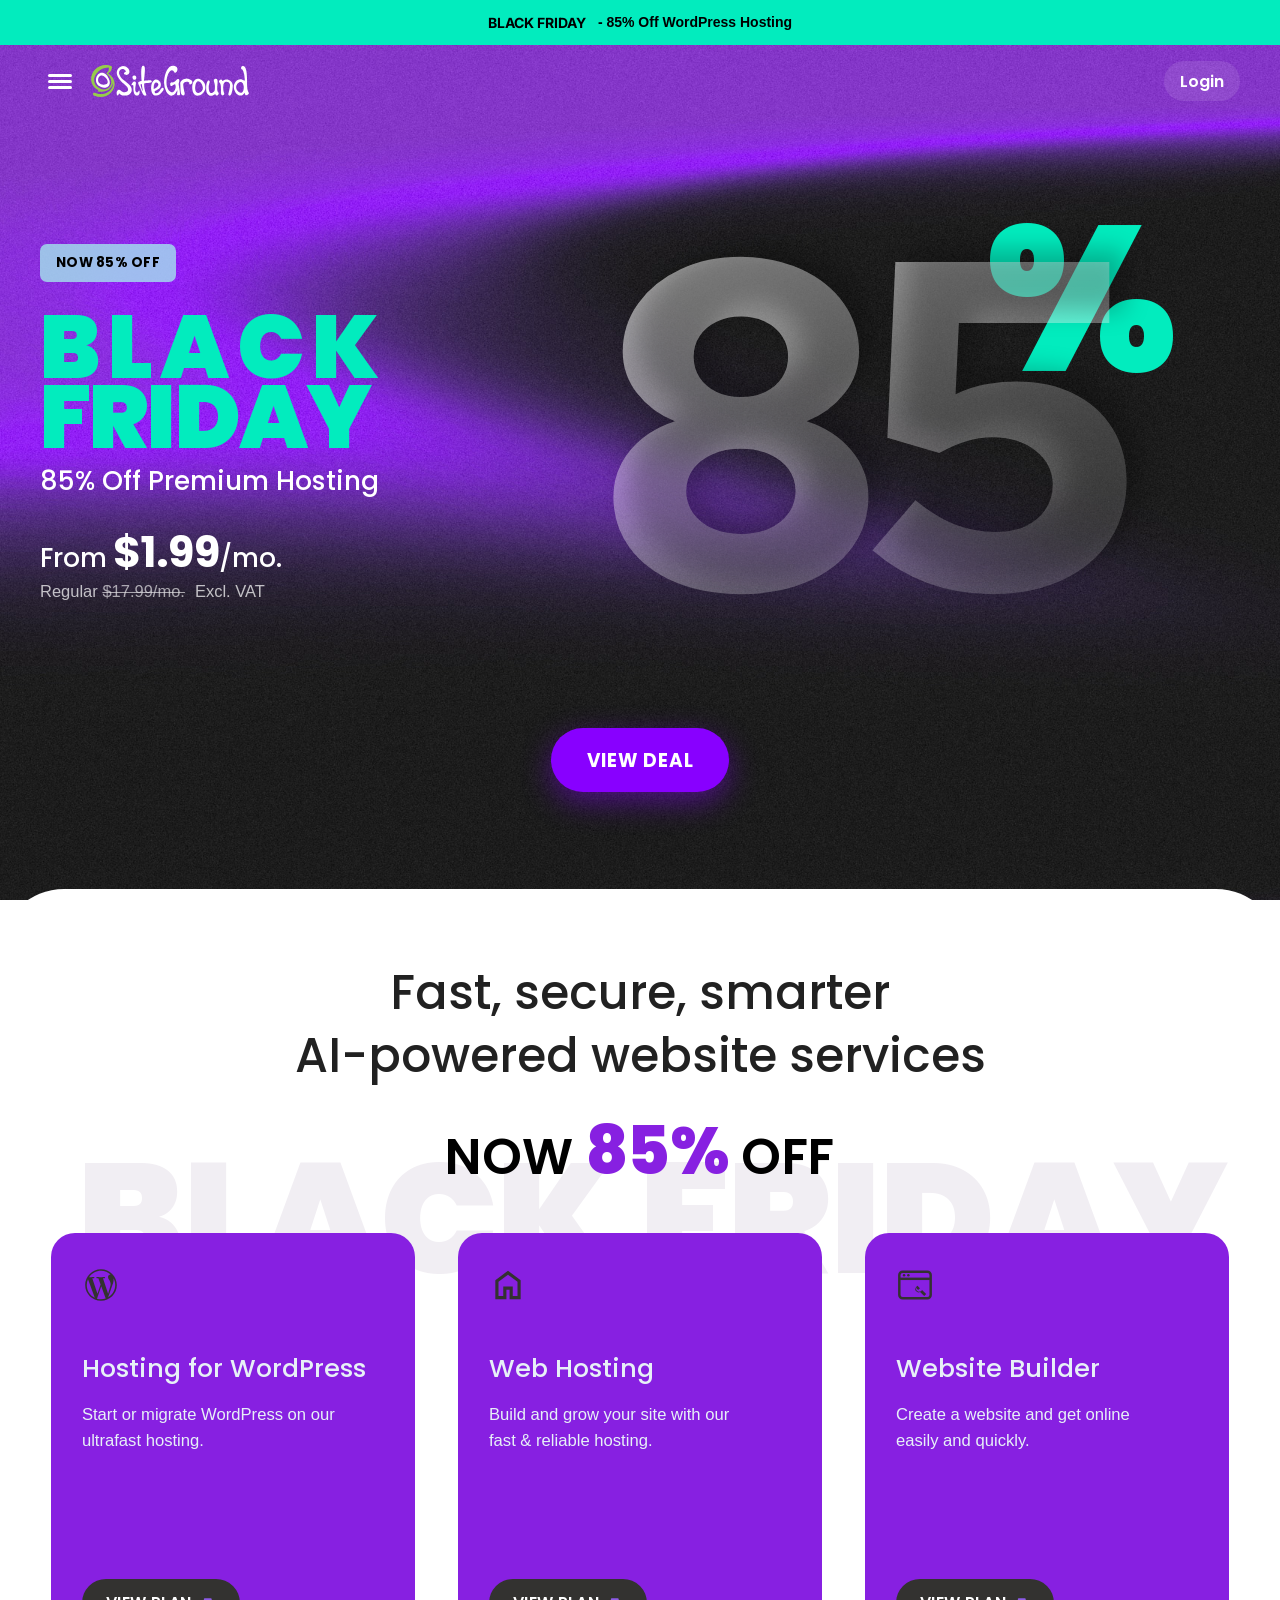
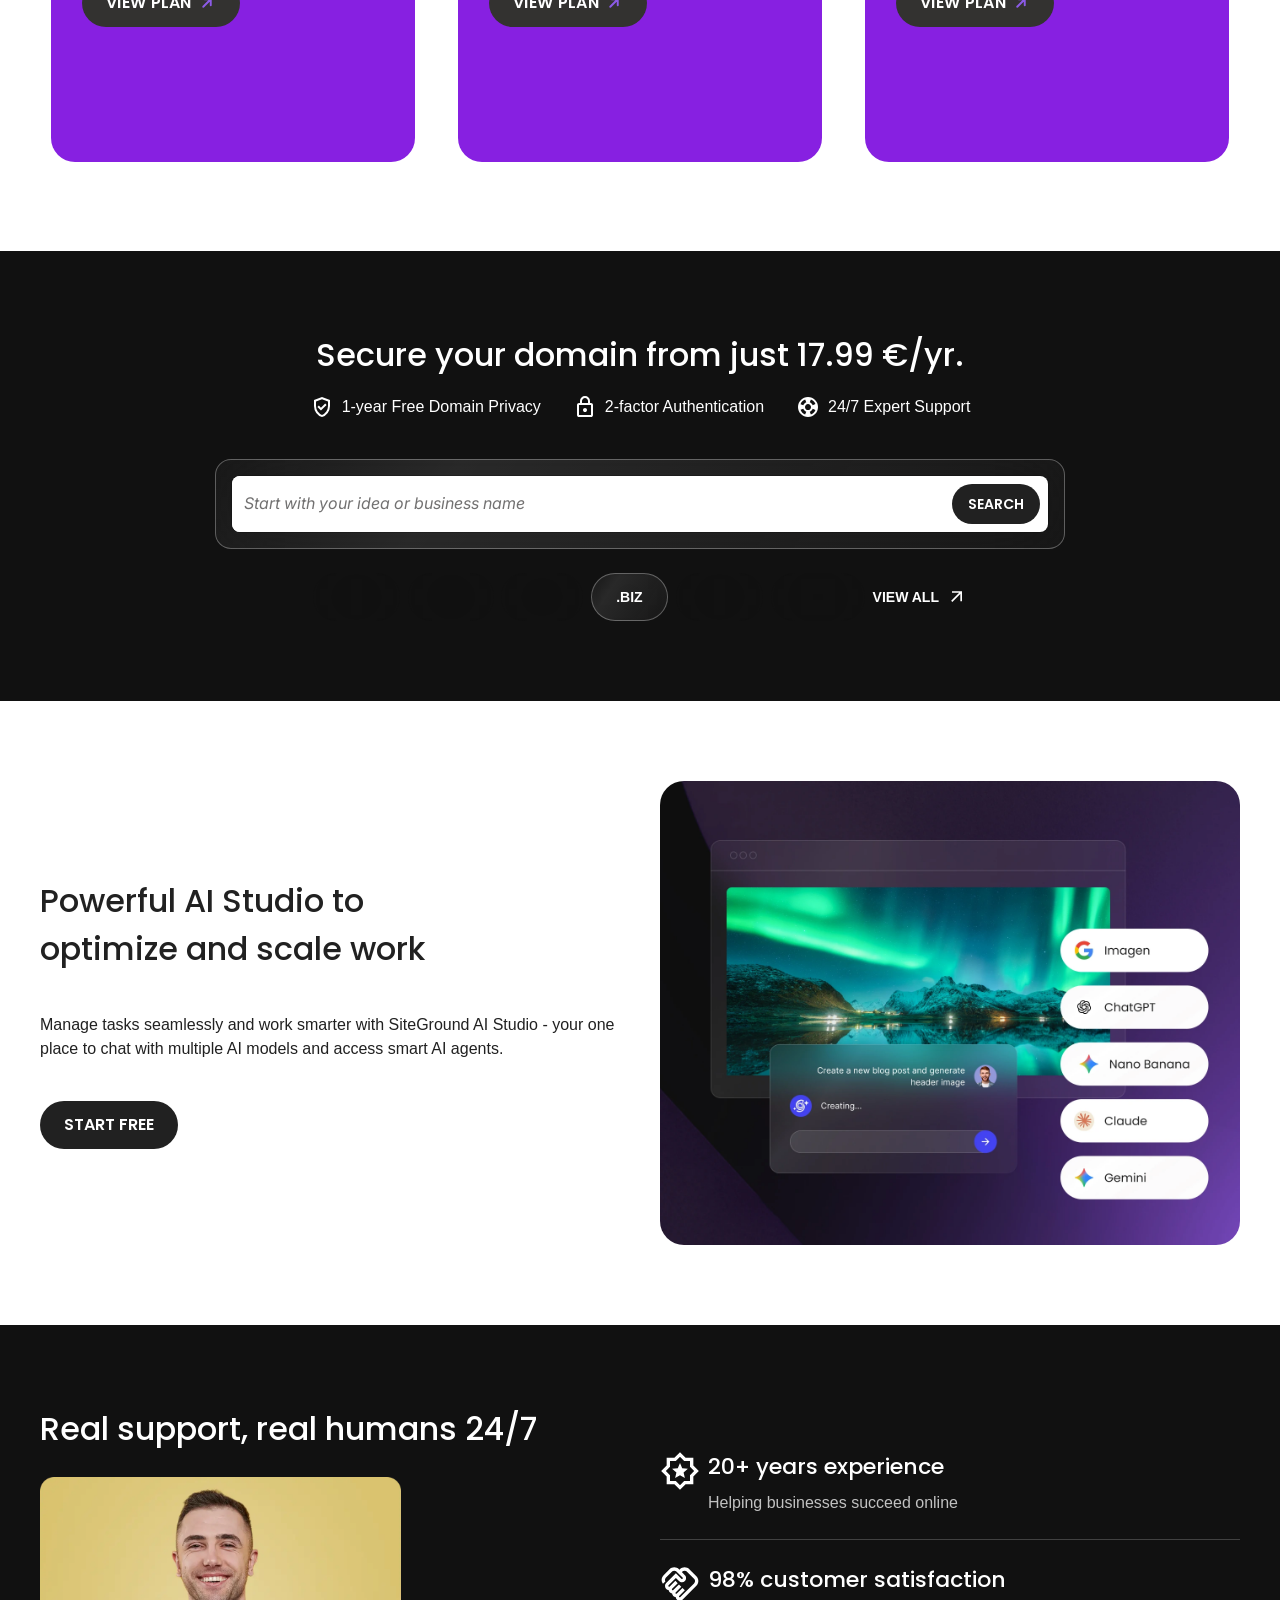
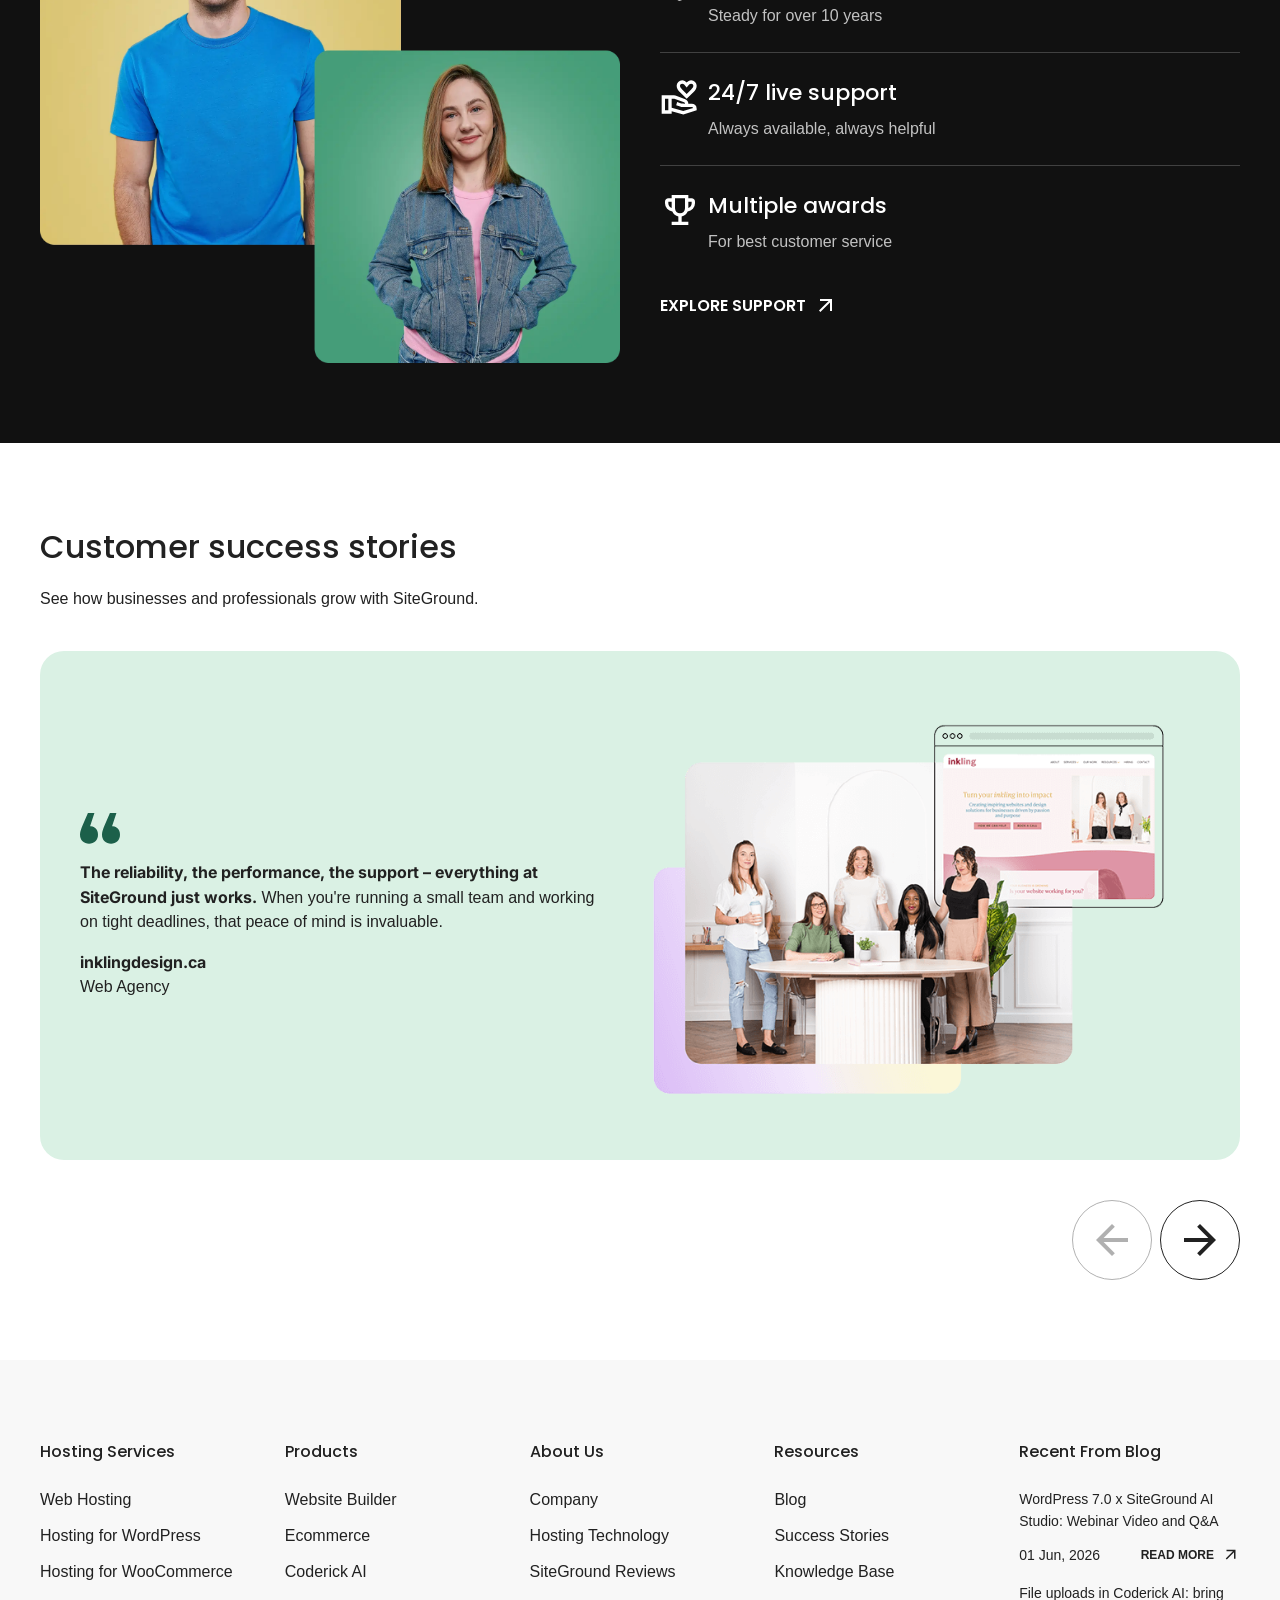
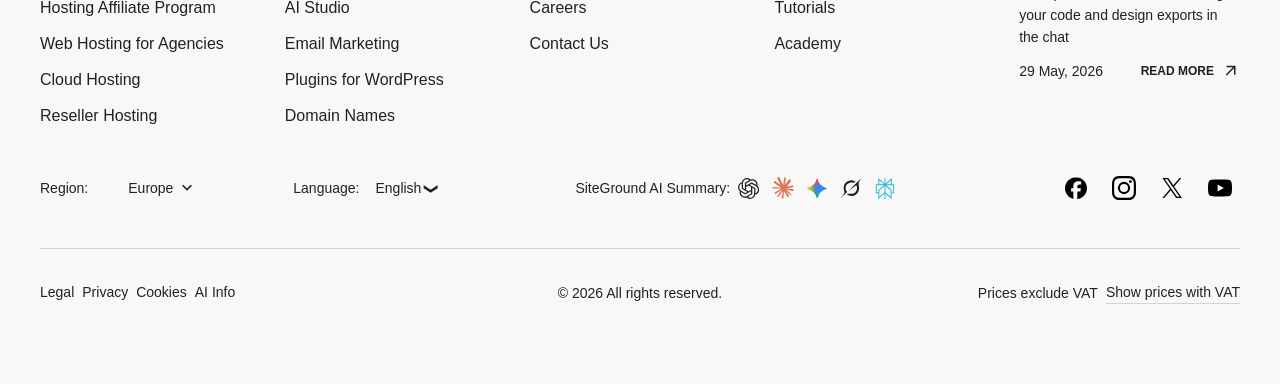
==== commit cb9c2f48: "Home hero: keep VIEW DEAL button on-screen on short viewports The BF hero is sized by width, so its " ====
--- a/index.html
+++ b/index.html
@@ -319,6 +319,21 @@
     .bf-hero__pct{ font-size:26vw; }
 }
 
+/* ===== Short viewports: keep the "View Deal" CTA on-screen =====
+   The hero is sized by width, so the content height is fixed (~767px to the
+   button). On short desktop screens (small laptops, 125% scaling, browser
+   chrome + taskbar) the CTA fell below the fold. Below 850px tall we compact
+   the hero by HEIGHT — tighter gaps + a height-capped 85% (the %/85 ratio and
+   position are preserved) — so the button stays fully visible. Tall screens
+   (≥850px) and the mobile <880px layout are untouched. */
+@media (min-width:881px) and (max-height:850px){
+    section.bf-hero .bf-hero__inner{ row-gap:clamp(.6rem,1vh,2rem); }
+    .bf-hero__cta{ margin-top:clamp(.2rem,.5vh,1.4rem); }
+    section.bf-hero .bf-hero__copy{ gap:clamp(.9rem,1.7vh,2.4rem); }
+    .bf-hero__glass{ font-size:min(50rem,58vh,36.5vw); }
+    .bf-hero__pct{ font-size:min(22rem,25.5vh,16vw); }
+}
+
 /* ===== "View Deal" CTA clickability — decorative 85% glass must not steal clicks ===== */
 .bf-hero__visual{ pointer-events:none; }
 .bf-hero__cta{ position:relative; z-index:3; }
@@ -763,15 +778,15 @@
                     <div class="wrap wrap--w-860 grid grid--lg-2 grid--gap-2xl">
                         <ul class="standard-dropdown grid">
                             <li>
-                                <a class="flex" href="#" title="translate.site.layouts.pieces.mainmenu.about.siteground">
+                                <a class="flex" href="about/" title="About THE DESIGN">
                                     <div class="flex flex--gap-s flex--align-center">
                                         <span aria-hidden="true" class="desktop-icon sg-icon sg-icon--size_40 sg-icon--color-pri-darkest" data-icon="icons/material/icon_info"><svg xmlns="http://www.w3.org/2000/svg" width="50" height="50" viewBox="0 -960 960 960">
     <path d="M440-280h80v-240h-80v240Zm40-320q17 0 28.5-11.5T520-640q0-17-11.5-28.5T480-680q-17 0-28.5 11.5T440-640q0 17 11.5 28.5T480-600Zm0 520q-83 0-156-31.5T197-197q-54-54-85.5-127T80-480q0-83 31.5-156T197-763q54-54 127-85.5T480-880q83 0 156 31.5T763-763q54 54 85.5 127T880-480q0 83-31.5 156T763-197q-54 54-127 85.5T480-80Zm0-80q134 0 227-93t93-227q0-134-93-227t-227-93q-134 0-227 93t-93 227q0 134 93 227t227 93Zm0-320Z"></path>
 </svg>
 </span>
-                                        <p class="header__nav__dropdown__title">About SiteGround</p>
+                                        <p class="header__nav__dropdown__title">About THE DESIGN</p>
                                     </div>
-                                    <p>translate.site.layouts.pieces.mainmenu.who.we.are</p>
+                                    <p>The thinking behind this campaign.</p>
                                 </a>
                             </li>
                             <li>
@@ -835,15 +850,15 @@
                     <div class="wrap wrap--w-860 grid grid--lg-2 grid--gap-2xl">
                         <ul class="standard-dropdown grid flex--align-content-start">
                             <li>
-                                <a class="flex" href="#" title="About SiteGround">
+                                <a class="flex" href="about/" title="About THE DESIGN">
                                     <div class="flex flex--gap-s flex--align-center">
                                         <span aria-hidden="true" class="desktop-icon sg-icon sg-icon--size_40 sg-icon--color-pri-darkest" data-icon="icons/material/icon_info"><svg xmlns="http://www.w3.org/2000/svg" width="50" height="50" viewBox="0 -960 960 960">
     <path d="M440-280h80v-240h-80v240Zm40-320q17 0 28.5-11.5T520-640q0-17-11.5-28.5T480-680q-17 0-28.5 11.5T440-640q0 17 11.5 28.5T480-600Zm0 520q-83 0-156-31.5T197-197q-54-54-85.5-127T80-480q0-83 31.5-156T197-763q54-54 127-85.5T480-880q83 0 156 31.5T763-763q54 54 85.5 127T880-480q0 83-31.5 156T763-197q-54 54-127 85.5T480-80Zm0-80q134 0 227-93t93-227q0-134-93-227t-227-93q-134 0-227 93t-93 227q0 134 93 227t227 93Zm0-320Z"></path>
 </svg>
 </span>
-                                        <p class="header__nav__dropdown__title">About SiteGround</p>
+                                        <p class="header__nav__dropdown__title">About THE DESIGN</p>
                                     </div>
-                                    <p>Who we are and what we do best.</p>
+                                    <p>The thinking behind this campaign.</p>
                                 </a>
                             </li>
                             <li>
